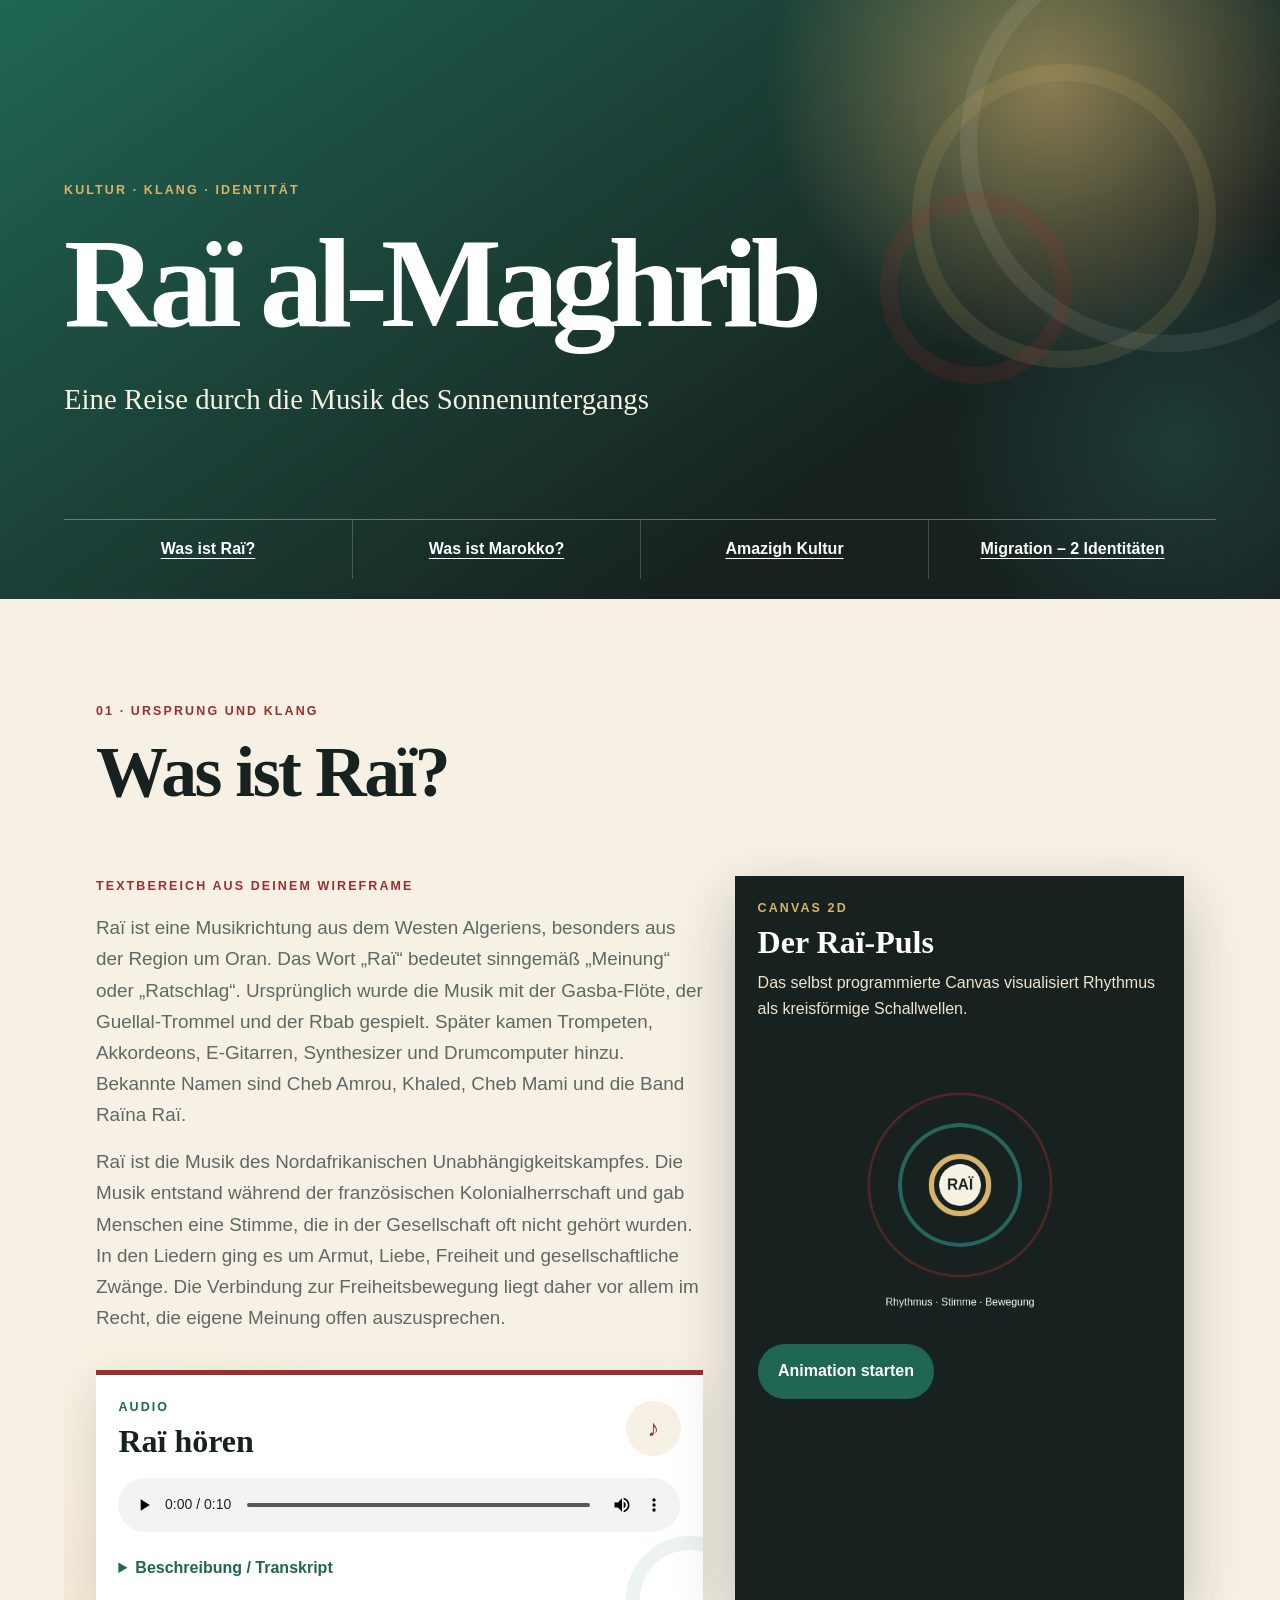
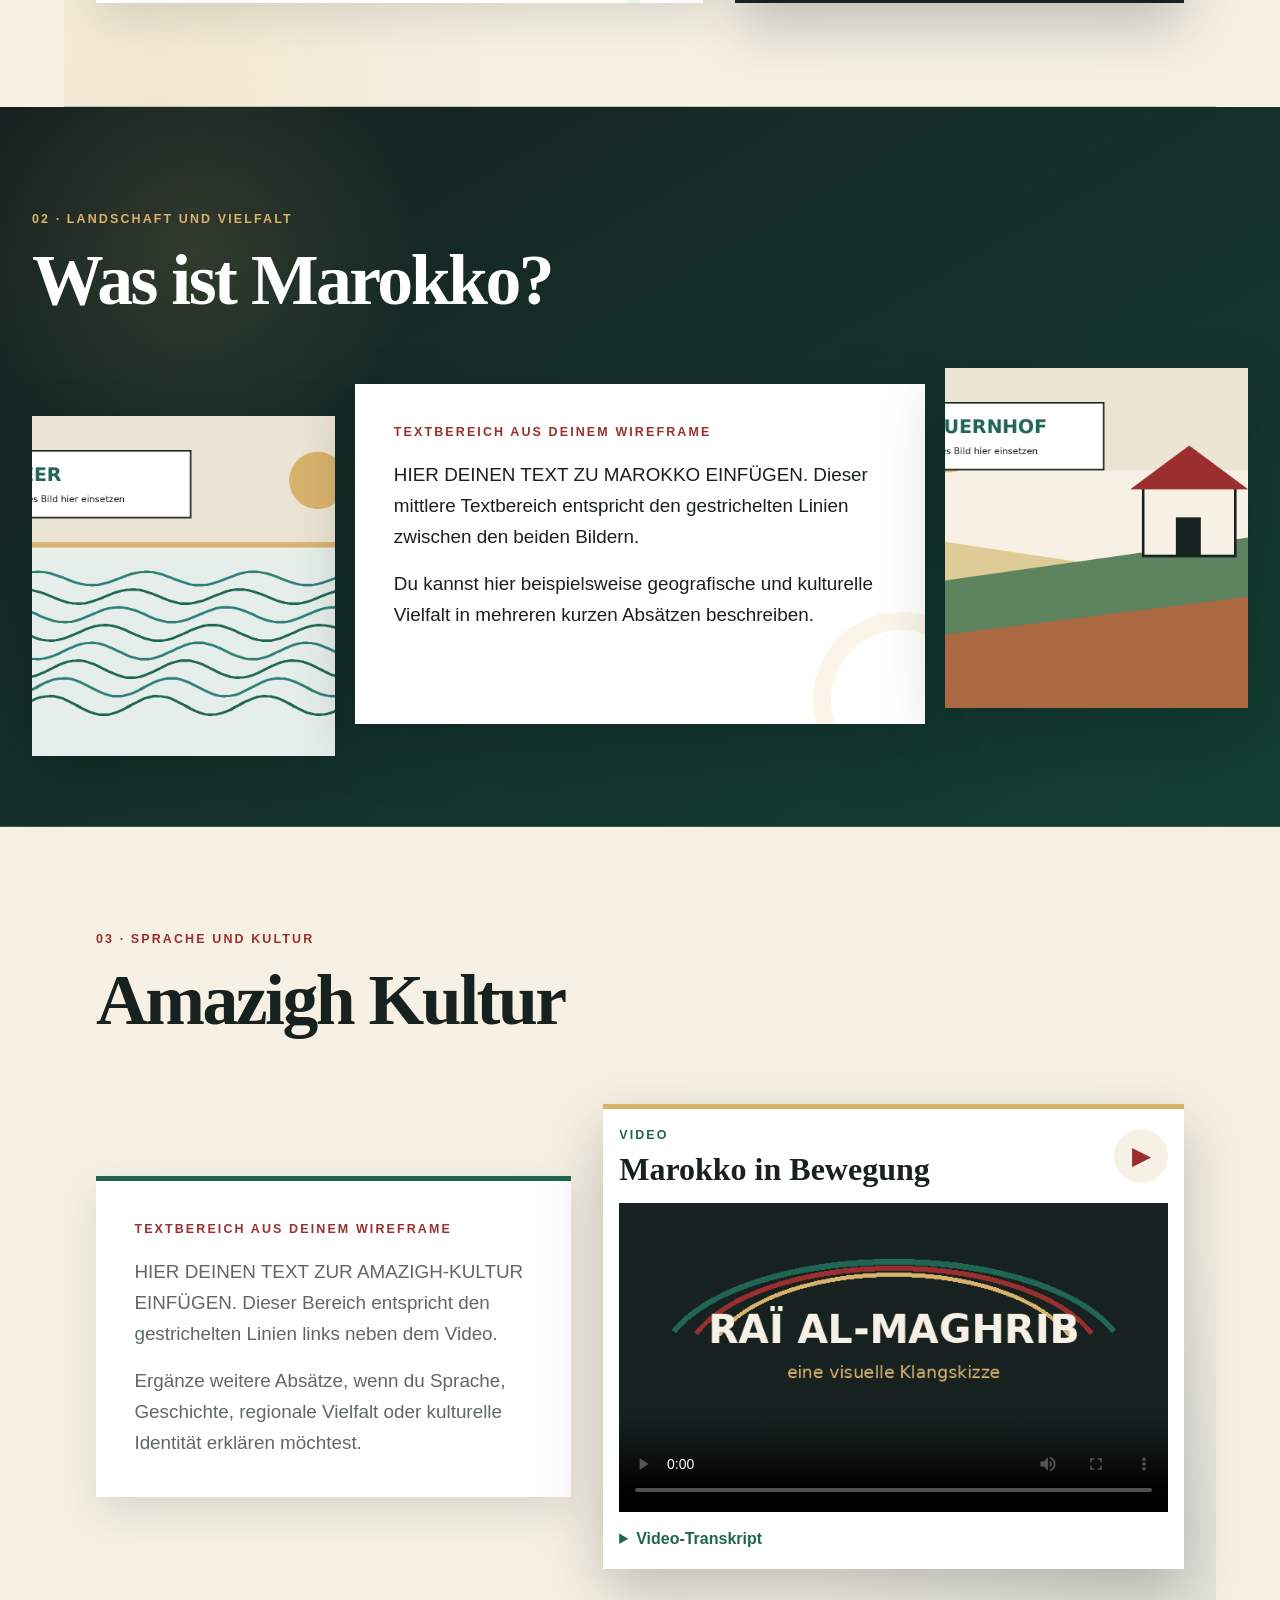
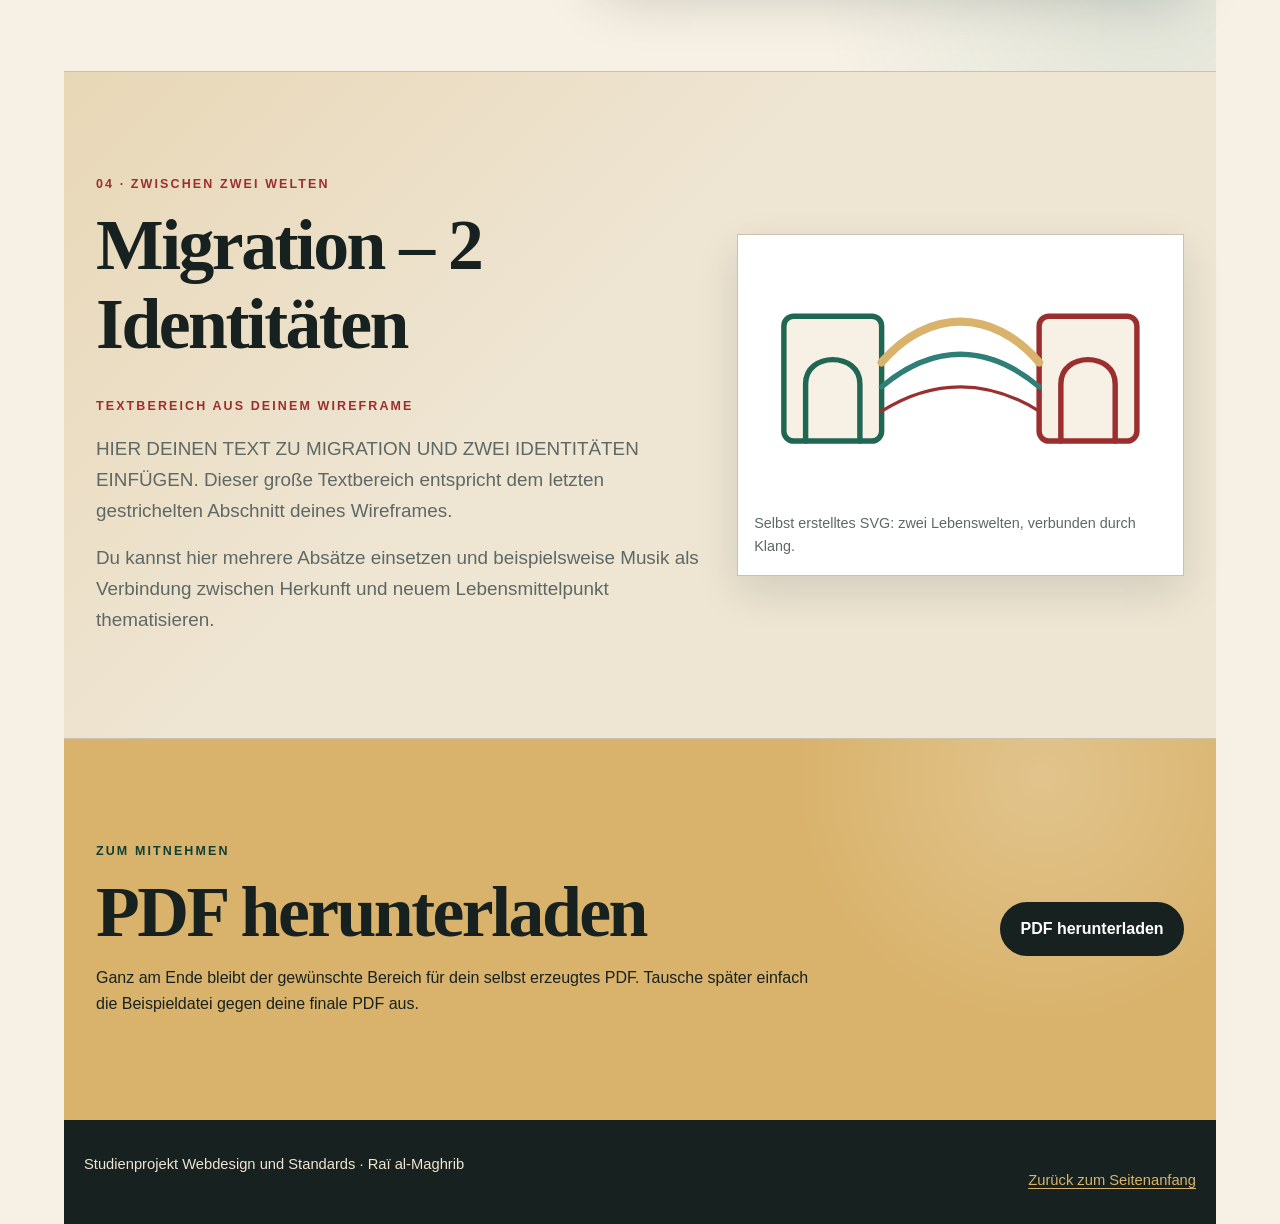
==== rai-al-maghrib-wireframe-design/index.html @ 9a780779 "prototyp" ====
<!doctype html>
<html lang="de">
<head>
    <meta charset="utf-8">
    <meta name="viewport" content="width=device-width, initial-scale=1">
    <meta name="description" content="Raï al-Maghrib – Website-Template zu Marokko, Raï, Amazigh-Kultur und Migration.">
    <title>Raï al-Maghrib – Musik des Sonnenuntergangs</title>

    <link rel="stylesheet" href="css/reset.css">
    <link rel="stylesheet" href="css/base.css">
    <link rel="stylesheet" href="css/components.css">
    <link rel="stylesheet" href="css/print.css" media="print">

    <script src="js/canvas.js" defer></script>
</head>
<body>
    <a class="skip-link" href="#hauptinhalt">Direkt zum Inhalt</a>

    <header class="site-header">
        <div class="hero-decoration" aria-hidden="true">
            <span class="hero-ring hero-ring--one"></span>
            <span class="hero-ring hero-ring--two"></span>
            <span class="hero-ring hero-ring--three"></span>
        </div>

        <div class="site-header__inner">
            <p class="eyebrow">Kultur · Klang · Identität</p>
            <h1>Raï al-Maghrib</h1>
            <p class="lead">Eine Reise durch die Musik des Sonnenuntergangs</p>
        </div>

        <nav class="main-nav" aria-label="Hauptnavigation">
            <ul>
                <li><a href="#rai">Was ist Raï?</a></li>
                <li><a href="#marokko">Was ist Marokko?</a></li>
                <li><a href="#amazigh">Amazigh Kultur</a></li>
                <li><a href="#migration">Migration – 2 Identitäten</a></li>
            </ul>
        </nav>
    </header>

    <main id="hauptinhalt">

        <section id="rai" class="section section--rai" aria-labelledby="rai-title">
            <div class="section-heading">
                <p class="section-kicker">01 · Ursprung und Klang</p>
                <h2 id="rai-title">Was ist Raï?</h2>
            </div>

            <div class="rai-layout">
                <div class="editorial-copy">
                    <p class="placeholder-label">Textbereich aus deinem Wireframe</p>
                    <div class="text-slot">
                        <p>
                        Raï ist eine Musikrichtung aus dem Westen Algeriens, besonders aus der Region um Oran. Das Wort „Raï“ bedeutet sinngemäß „Meinung“ oder „Ratschlag“. Ursprünglich wurde die Musik mit der Gasba-Flöte, der Guellal-Trommel und der Rbab gespielt. Später kamen Trompeten, Akkordeons, E-Gitarren, Synthesizer und Drumcomputer hinzu. Bekannte Namen sind Cheb Amrou, Khaled, Cheb Mami und die Band Raïna Raï.
                        </p>
                        <p>
                            Raï ist die Musik des Nordafrikanischen Unabhängigkeitskampfes. Die Musik entstand während der französischen Kolonialherrschaft und gab Menschen eine Stimme, die in der Gesellschaft oft nicht gehört wurden. In den Liedern ging es um Armut, Liebe, Freiheit und gesellschaftliche Zwänge. Die Verbindung zur Freiheitsbewegung liegt daher vor allem im Recht, die eigene Meinung offen auszusprechen.
                        </p>
                    </div>

                    <article class="audio-card" aria-labelledby="audio-title">
                        <div class="audio-card__top">
                            <div>
                                <p class="media-kicker">Audio</p>
                                <h3 id="audio-title">Raï hören</h3>
                            </div>
                            <span class="audio-mark" aria-hidden="true">♪</span>
                        </div>

                        <audio controls preload="metadata">
                            <source src="assets/audio/rai-demo.wav" type="audio/wav">
                            Ihr Browser unterstützt das Audio-Element nicht.
                        </audio>

                        <details>
                            <summary>Beschreibung / Transkript</summary>
                            <p>
                                HIER BESCHREIBUNG ODER TRANSKRIPT DEINES EIGENEN AUDIOS EINFÜGEN.
                            </p>
                        </details>
                    </article>
                </div>

                <aside class="pulse-card" aria-labelledby="pulse-title">
                    <div class="pulse-card__copy">
                        <p class="media-kicker">Canvas 2D</p>
                        <h3 id="pulse-title">Der Raï-Puls</h3>
                        <p>
                            Das selbst programmierte Canvas visualisiert Rhythmus als
                            kreisförmige Schallwellen.
                        </p>
                    </div>

                    <canvas
                        id="rai-pulse"
                        width="620"
                        height="430"
                        aria-label="Animierte Kreiswellen als Darstellung eines musikalischen Pulses">
                        Stilisierte Kreiswellen zeigen einen musikalischen Puls.
                    </canvas>

                    <button id="pulse-toggle" class="button" type="button" aria-pressed="false">
                        Animation starten
                    </button>
                </aside>
            </div>
        </section>

        <section id="marokko" class="section section--marokko" aria-labelledby="marokko-title">
            <div class="section-heading section-heading--light">
                <p class="section-kicker">02 · Landschaft und Vielfalt</p>
                <h2 id="marokko-title">Was ist Marokko?</h2>
            </div>

            <div class="marokko-grid">
                <figure class="photo-card photo-card--left">
                    <img src="assets/images/meer-platzhalter.png" alt="Platzhalter für ein eigenes Bild des Meeres">
                    <figcaption>Bild des Meeres</figcaption>
                </figure>

                <article class="story-card">
                    <p class="placeholder-label">Textbereich aus deinem Wireframe</p>
                    <div class="text-slot text-slot--dark">
                        <p>
                            HIER DEINEN TEXT ZU MAROKKO EINFÜGEN.
                            Dieser mittlere Textbereich entspricht den gestrichelten Linien
                            zwischen den beiden Bildern.
                        </p>
                        <p>
                            Du kannst hier beispielsweise geografische und kulturelle Vielfalt
                            in mehreren kurzen Absätzen beschreiben.
                        </p>
                    </div>
                </article>

                <figure class="photo-card photo-card--right">
                    <img src="assets/images/bauernhof-platzhalter.png" alt="Platzhalter für ein eigenes Bild eines Bauernhofs">
                    <figcaption>Bild vom Bauernhof</figcaption>
                </figure>
            </div>
        </section>

        <section id="amazigh" class="section section--amazigh" aria-labelledby="amazigh-title">
            <div class="section-heading">
                <p class="section-kicker">03 · Sprache und Kultur</p>
                <h2 id="amazigh-title">Amazigh Kultur</h2>
            </div>

            <div class="amazigh-grid">
                <article class="editorial-panel">
                    <p class="placeholder-label">Textbereich aus deinem Wireframe</p>
                    <div class="text-slot">
                        <p>
                            HIER DEINEN TEXT ZUR AMAZIGH-KULTUR EINFÜGEN.
                            Dieser Bereich entspricht den gestrichelten Linien links
                            neben dem Video.
                        </p>
                        <p>
                            Ergänze weitere Absätze, wenn du Sprache, Geschichte,
                            regionale Vielfalt oder kulturelle Identität erklären möchtest.
                        </p>
                    </div>
                </article>

                <article class="video-card" aria-labelledby="video-title">
                    <div class="video-card__heading">
                        <div>
                            <p class="media-kicker">Video</p>
                            <h3 id="video-title">Marokko in Bewegung</h3>
                        </div>
                        <span class="video-mark" aria-hidden="true">▶</span>
                    </div>

                    <video controls preload="metadata" poster="assets/images/video-poster.png">
                        <source src="assets/video/rai-marokko-demo.mp4" type="video/mp4">
                        <track
                            kind="captions"
                            srclang="de"
                            src="assets/video/rai-marokko-demo.vtt"
                            label="Deutsche Untertitel"
                            default>
                        Ihr Browser unterstützt das Video-Element nicht.
                    </video>

                    <details>
                        <summary>Video-Transkript</summary>
                        <p>HIER DAS TRANSKRIPT DEINES EIGENEN VIDEOS EINFÜGEN.</p>
                    </details>
                </article>
            </div>
        </section>

        <section id="migration" class="section section--migration" aria-labelledby="migration-title">
            <div class="migration-layout">
                <div>
                    <div class="section-heading section-heading--migration">
                        <p class="section-kicker">04 · Zwischen zwei Welten</p>
                        <h2 id="migration-title">Migration – 2 Identitäten</h2>
                    </div>

                    <p class="placeholder-label">Textbereich aus deinem Wireframe</p>
                    <div class="text-slot text-slot--wide">
                        <p>
                            HIER DEINEN TEXT ZU MIGRATION UND ZWEI IDENTITÄTEN EINFÜGEN.
                            Dieser große Textbereich entspricht dem letzten gestrichelten
                            Abschnitt deines Wireframes.
                        </p>
                        <p>
                            Du kannst hier mehrere Absätze einsetzen und beispielsweise
                            Musik als Verbindung zwischen Herkunft und neuem Lebensmittelpunkt thematisieren.
                        </p>
                    </div>
                </div>

                <figure class="identity-figure">
                    <svg
                        class="identity-svg"
                        viewBox="0 0 760 460"
                        role="img"
                        aria-labelledby="identity-title identity-desc">
                        <title id="identity-title">Zwei Identitäten, eine Verbindung</title>
                        <desc id="identity-desc">
                            Zwei abstrakte Torformen werden durch mehrere geschwungene Linien verbunden.
                        </desc>

                        <g class="identity-gate identity-gate--left">
                            <rect x="55" y="120" width="180" height="230" rx="18"></rect>
                            <path d="M95 350V245C95 185 195 185 195 245V350"></path>
                        </g>

                        <g class="identity-gate identity-gate--right">
                            <rect x="525" y="120" width="180" height="230" rx="18"></rect>
                            <path d="M565 350V245C565 185 665 185 665 245V350"></path>
                        </g>

                        <path class="identity-wave identity-wave--one" d="M235 205C320 105 440 105 525 205"></path>
                        <path class="identity-wave identity-wave--two" d="M235 250C330 170 430 170 525 250"></path>
                        <path class="identity-wave identity-wave--three" d="M235 295C330 235 430 235 525 295"></path>
                    </svg>
                    <figcaption>Selbst erstelltes SVG: zwei Lebenswelten, verbunden durch Klang.</figcaption>
                </figure>
            </div>
        </section>

        <section id="download" class="section section--download" aria-labelledby="download-title">
            <div>
                <p class="section-kicker">Zum Mitnehmen</p>
                <h2 id="download-title">PDF herunterladen</h2>
                <p>
                    Ganz am Ende bleibt der gewünschte Bereich für dein selbst erzeugtes PDF.
                    Tausche später einfach die Beispieldatei gegen deine finale PDF aus.
                </p>
            </div>

            <a class="button button--download" href="assets/pdf/rai-marokko-konzept.pdf" download>
                PDF herunterladen
            </a>
        </section>
    </main>

    <footer class="site-footer">
        <p>Studienprojekt Webdesign und Standards · Raï al-Maghrib</p>
        <p><a href="#hauptinhalt">Zurück zum Seitenanfang</a></p>
    </footer>
</body>
</html>
---- rai-al-maghrib-wireframe-design/css/base.css ----
/* 2. Ebene der CSS-Kaskade: globale Regeln und Farbwelt */
:root {
    --color-ink: #17211f;
    --color-paper: #f7f1e5;
    --color-paper-deep: #eee5d3;
    --color-sand: #d9b36c;
    --color-sand-soft: #ead3a2;
    --color-red: #9b2f2f;
    --color-green: #1f6653;
    --color-green-deep: #123f34;
    --color-teal: #2f7f79;
    --color-white: #ffffff;
    --color-muted: #5e6864;
    --color-border: #c9c1b2;
    --color-dark-border: #42524e;

    --shadow-soft: 0 1rem 2.5rem rgba(23, 33, 31, 0.12);
    --shadow-strong: 0 1.4rem 3.6rem rgba(8, 18, 16, 0.24);

    --font-display: Georgia, "Times New Roman", serif;
    --font-body: Arial, Helvetica, sans-serif;

    --content-width: 72rem;
}

html {
    scroll-behavior: smooth;
}

body {
    min-width: 20rem;
    overflow-x: hidden;
    background: var(--color-paper);
    color: var(--color-ink);
    font-family: var(--font-body);
    font-size: 1rem;
    line-height: 1.65;
}

a {
    color: var(--color-green);
    text-underline-offset: 0.22em;
}

a:hover,
a:focus-visible {
    color: var(--color-red);
}

h1,
h2,
h3 {
    font-family: var(--font-display);
    line-height: 1.1;
}

h1 {
    font-size: clamp(3.8rem, 10vw, 8rem);
    letter-spacing: -0.055em;
}

h2 {
    max-width: 18ch;
    font-size: clamp(2.4rem, 5.6vw, 4.6rem);
    letter-spacing: -0.035em;
}

h3 {
    font-size: clamp(1.35rem, 3vw, 2rem);
}

p + p {
    margin-top: 1rem;
}

button,
.button {
    min-height: 2.8rem;
}

:focus-visible {
    outline: 0.2rem solid var(--color-red);
    outline-offset: 0.25rem;
}

.skip-link {
    position: absolute;
    left: 1rem;
    top: -6rem;
    z-index: 200;
    padding: 0.8rem 1rem;
    background: var(--color-white);
    color: var(--color-ink);
    font-weight: 700;
}

.skip-link:focus {
    top: 1rem;
}
---- rai-al-maghrib-wireframe-design/css/components.css ----
/* 3. Ebene der CSS-Kaskade: Komponenten und Layout */

/* HERO ------------------------------------------------------------- */
.site-header {
    position: relative;
    overflow: hidden;
    padding: 1.25rem;
    background:
        radial-gradient(circle at 82% 14%, rgba(217, 179, 108, 0.58), transparent 24%),
        radial-gradient(circle at 92% 74%, rgba(47, 127, 121, 0.28), transparent 19%),
        linear-gradient(145deg, var(--color-green), var(--color-ink) 72%);
    color: var(--color-white);
}

.site-header__inner,
.main-nav,
.section,
.site-footer {
    width: min(100%, var(--content-width));
    margin-inline: auto;
}

.site-header__inner {
    position: relative;
    z-index: 2;
    padding-block: clamp(5rem, 13vw, 10rem) clamp(3.8rem, 8vw, 6rem);
}

.eyebrow,
.section-kicker,
.media-kicker,
.placeholder-label {
    font-size: 0.78rem;
    font-weight: 700;
    letter-spacing: 0.17em;
    text-transform: uppercase;
}

.eyebrow {
    margin-bottom: 0.75rem;
    color: var(--color-sand);
}

.lead {
    max-width: 44rem;
    margin-top: 1.4rem;
    color: var(--color-paper);
    font-family: var(--font-display);
    font-size: clamp(1.25rem, 2.7vw, 1.8rem);
}

.hero-decoration {
    position: absolute;
    inset: 0;
    pointer-events: none;
}

.hero-ring {
    position: absolute;
    border: 1.1rem solid rgba(247, 241, 229, 0.08);
    border-radius: 50%;
}

.hero-ring--one {
    width: 26rem;
    height: 26rem;
    right: -6rem;
    top: -4rem;
}

.hero-ring--two {
    width: 19rem;
    height: 19rem;
    right: 4rem;
    top: 4rem;
    border-color: rgba(217, 179, 108, 0.13);
}

.hero-ring--three {
    width: 12rem;
    height: 12rem;
    right: 13rem;
    top: 12rem;
    border-color: rgba(155, 47, 47, 0.16);
}

/* NAV -------------------------------------------------------------- */
.main-nav {
    position: relative;
    z-index: 3;
    border-top: 0.0625rem solid rgba(255, 255, 255, 0.32);
}

.main-nav ul {
    display: grid;
    grid-template-columns: 1fr;
}

.main-nav li + li {
    border-top: 0.0625rem solid rgba(255, 255, 255, 0.2);
}

.main-nav a {
    display: block;
    padding: 1rem 0.5rem;
    color: var(--color-white);
    font-weight: 700;
    text-align: center;
    text-decoration-thickness: 0.08rem;
}

.main-nav a:hover,
.main-nav a:focus-visible {
    color: var(--color-sand);
}

/* SHARED SECTION SYSTEM -------------------------------------------- */
.section {
    position: relative;
    padding: clamp(4.5rem, 8vw, 7rem) 1.25rem;
    border-bottom: 0.0625rem solid var(--color-border);
}

.section-heading {
    margin-bottom: clamp(2.5rem, 5vw, 4rem);
}

.section-kicker {
    margin-bottom: 0.7rem;
    color: var(--color-red);
}

.section-heading--light .section-kicker,
.section--marokko .media-kicker {
    color: var(--color-sand);
}

.section-heading--light h2 {
    color: var(--color-white);
}

.placeholder-label {
    margin-bottom: 1rem;
    color: var(--color-red);
}

.media-kicker {
    margin-bottom: 0.4rem;
    color: var(--color-green);
}

.text-slot {
    max-width: 43rem;
    color: var(--color-muted);
    font-size: clamp(1.04rem, 1.8vw, 1.18rem);
}

.text-slot--wide {
    max-width: 49rem;
}

.text-slot--dark {
    color: var(--color-ink);
}

/* 01 RAÏ ----------------------------------------------------------- */
.section--rai {
    background:
        radial-gradient(circle at 8% 100%, rgba(217, 179, 108, 0.18), transparent 25%),
        var(--color-paper);
}

.rai-layout {
    display: grid;
    gap: 2rem;
}

.editorial-copy {
    align-self: center;
}

.audio-card {
    position: relative;
    overflow: hidden;
    max-width: 39rem;
    margin-top: 2.3rem;
    padding: 1.4rem;
    background: var(--color-white);
    border-top: 0.34rem solid var(--color-red);
    box-shadow: var(--shadow-soft);
}

.audio-card::after {
    position: absolute;
    right: -3.2rem;
    bottom: -3.8rem;
    width: 8rem;
    height: 8rem;
    border: 0.9rem solid rgba(31, 102, 83, 0.08);
    border-radius: 50%;
    content: "";
}

.audio-card__top,
.video-card__heading {
    display: flex;
    align-items: center;
    justify-content: space-between;
    gap: 1rem;
}

.audio-mark,
.video-mark {
    display: grid;
    flex: 0 0 auto;
    width: 3.4rem;
    height: 3.4rem;
    place-items: center;
    border-radius: 50%;
    background: var(--color-paper);
    color: var(--color-red);
    font-size: 1.45rem;
    font-weight: 700;
}

.audio-card audio {
    width: 100%;
    margin-top: 1.15rem;
}

.audio-card details,
.video-card details {
    position: relative;
    z-index: 2;
    margin-top: 0.9rem;
    color: var(--color-muted);
}

.audio-card summary,
.video-card summary {
    cursor: pointer;
    color: var(--color-green);
    font-weight: 700;
}

.pulse-card {
    position: relative;
    overflow: hidden;
    align-self: stretch;
    padding: 1.4rem;
    background: var(--color-ink);
    color: var(--color-white);
    box-shadow: var(--shadow-strong);
}

.pulse-card__copy {
    position: relative;
    z-index: 2;
    max-width: 28rem;
}

.pulse-card .media-kicker {
    color: var(--color-sand);
}

.pulse-card p:last-child {
    margin-top: 0.6rem;
    color: var(--color-paper-deep);
}

#rai-pulse {
    width: 100%;
    margin-top: 1.4rem;
    background: var(--color-ink);
}

.button {
    display: inline-flex;
    align-items: center;
    justify-content: center;
    margin-top: 1.2rem;
    padding: 0.75rem 1.15rem;
    border: 0.125rem solid var(--color-green);
    border-radius: 999px;
    background: var(--color-green);
    color: var(--color-white);
    font-weight: 700;
    text-decoration: none;
    cursor: pointer;
}

.button:hover,
.button:focus-visible {
    border-color: var(--color-red);
    background: var(--color-red);
    color: var(--color-white);
}

/* 02 MAROKKO ------------------------------------------------------- */
.section--marokko {
    width: 100%;
    max-width: none;
    padding-inline: max(1.25rem, calc((100vw - var(--content-width)) / 2 + 1.25rem));
    background:
        radial-gradient(circle at 15% 20%, rgba(217, 179, 108, 0.14), transparent 18%),
        linear-gradient(150deg, var(--color-ink), var(--color-green-deep));
    color: var(--color-white);
    border-bottom-color: var(--color-dark-border);
}

.marokko-grid {
    display: grid;
    gap: 1.25rem;
    align-items: stretch;
}

.photo-card,
.story-card,
.video-card,
.editorial-panel {
    background: var(--color-white);
    color: var(--color-ink);
    box-shadow: var(--shadow-strong);
}

.photo-card {
    overflow: hidden;
}

.photo-card img {
    width: 100%;
    height: 100%;
    min-height: 18rem;
    object-fit: cover;
}

.photo-card figcaption {
    padding: 0.75rem 1rem 1rem;
    color: var(--color-muted);
    font-size: 0.9rem;
}

.story-card {
    position: relative;
    overflow: hidden;
    padding: clamp(1.6rem, 3vw, 2.5rem);
}

.story-card::after {
    position: absolute;
    right: -4rem;
    bottom: -4rem;
    width: 11rem;
    height: 11rem;
    border: 1.15rem solid rgba(217, 179, 108, 0.15);
    border-radius: 50%;
    content: "";
}

/* 03 AMAZIGH ------------------------------------------------------- */
.section--amazigh {
    background:
        radial-gradient(circle at 94% 88%, rgba(47, 127, 121, 0.12), transparent 25%),
        var(--color-paper);
}

.amazigh-grid {
    display: grid;
    gap: 2rem;
}

.editorial-panel {
    align-self: center;
    padding: clamp(1.5rem, 3vw, 2.4rem);
    border-top: 0.35rem solid var(--color-green);
    box-shadow: var(--shadow-soft);
}

.video-card {
    align-self: start;
    padding: 1rem;
    border-top: 0.35rem solid var(--color-sand);
}

.video-card video {
    width: 100%;
    margin-top: 1rem;
}

/* 04 MIGRATION ----------------------------------------------------- */
.section--migration {
    background:
        linear-gradient(135deg, rgba(217, 179, 108, 0.28), transparent 44%),
        var(--color-paper-deep);
}

.migration-layout {
    display: grid;
    gap: 2.3rem;
    align-items: center;
}

.section-heading--migration {
    margin-bottom: 2rem;
}

.identity-figure {
    padding: 1rem;
    background: var(--color-white);
    border: 0.0625rem solid var(--color-border);
    box-shadow: var(--shadow-soft);
}

.identity-figure figcaption {
    margin-top: 0.7rem;
    color: var(--color-muted);
    font-size: 0.9rem;
}

.identity-gate rect {
    fill: var(--color-paper);
    stroke-width: 10;
}

.identity-gate path {
    fill: none;
    stroke-linecap: round;
    stroke-width: 10;
}

.identity-gate--left rect,
.identity-gate--left path {
    stroke: var(--color-green);
}

.identity-gate--right rect,
.identity-gate--right path {
    stroke: var(--color-red);
}

.identity-wave {
    fill: none;
    stroke-linecap: round;
}

.identity-wave--one {
    stroke: var(--color-sand);
    stroke-width: 15;
}

.identity-wave--two {
    stroke: var(--color-teal);
    stroke-width: 10;
}

.identity-wave--three {
    stroke: var(--color-red);
    stroke-width: 6;
}

/* DOWNLOAD --------------------------------------------------------- */
.section--download {
    display: grid;
    gap: 2rem;
    align-items: center;
    background:
        radial-gradient(circle at 85% 10%, rgba(255, 255, 255, 0.22), transparent 24%),
        var(--color-sand);
    border-bottom: 0;
}

.section--download .section-kicker {
    color: var(--color-green-deep);
}

.section--download p:last-child {
    max-width: 45rem;
    margin-top: 0.8rem;
    color: var(--color-ink);
}

.button--download {
    margin-top: 0;
    border-color: var(--color-ink);
    background: var(--color-ink);
}

/* FOOTER ----------------------------------------------------------- */
.site-footer {
    display: flex;
    flex-wrap: wrap;
    justify-content: space-between;
    gap: 1rem;
    padding: 2rem 1.25rem;
    background: var(--color-ink);
    color: var(--color-paper-deep);
    font-size: 0.92rem;
}

.site-footer a {
    color: var(--color-sand);
}

/* RESPONSIVE ------------------------------------------------------- */
@media screen and (min-width: 48rem) {
    .site-header,
    .section {
        padding-inline: 2rem;
    }

    .main-nav ul {
        grid-template-columns: repeat(4, 1fr);
    }

    .main-nav li + li {
        border-top: 0;
        border-left: 0.0625rem solid rgba(255, 255, 255, 0.2);
    }

    .rai-layout {
        grid-template-columns: minmax(0, 1.15fr) minmax(19rem, 0.85fr);
        align-items: start;
    }

    .marokko-grid {
        grid-template-columns: minmax(11rem, 0.72fr) minmax(20rem, 1.35fr) minmax(11rem, 0.72fr);
    }

    .amazigh-grid {
        grid-template-columns: minmax(0, 0.9fr) minmax(22rem, 1.1fr);
        align-items: center;
    }

    .migration-layout {
        grid-template-columns: minmax(0, 1.15fr) minmax(20rem, 0.85fr);
    }

    .section--download {
        grid-template-columns: minmax(0, 1fr) auto;
    }
}

@media screen and (min-width: 70rem) {
    .photo-card--left {
        transform: translateY(2rem);
    }

    .photo-card--right {
        transform: translateY(-1rem);
    }
}

@media (prefers-reduced-motion: reduce) {
    html {
        scroll-behavior: auto;
    }

    .photo-card--left,
    .photo-card--right {
        transform: none;
    }
}
---- rai-al-maghrib-wireframe-design/css/print.css ----
/* 4. Ebene der CSS-Kaskade: Druckansicht */
@media print {
    body {
        background: #ffffff;
        color: #000000;
        font-size: 11pt;
    }

    .skip-link,
    .main-nav,
    audio,
    video,
    canvas,
    button,
    .hero-decoration {
        display: none;
    }

    .site-header,
    .section--marokko,
    .section--migration,
    .section--download,
    .site-footer {
        background: #ffffff;
        color: #000000;
    }

    .section,
    .site-footer {
        width: 100%;
        padding: 1.2rem 0;
    }

    .photo-card,
    .story-card,
    .video-card,
    .editorial-panel,
    .identity-figure {
        box-shadow: none;
    }

    a {
        color: #000000;
    }

    a[href]::after {
        content: " (" attr(href) ")";
        font-size: 0.85em;
    }
}
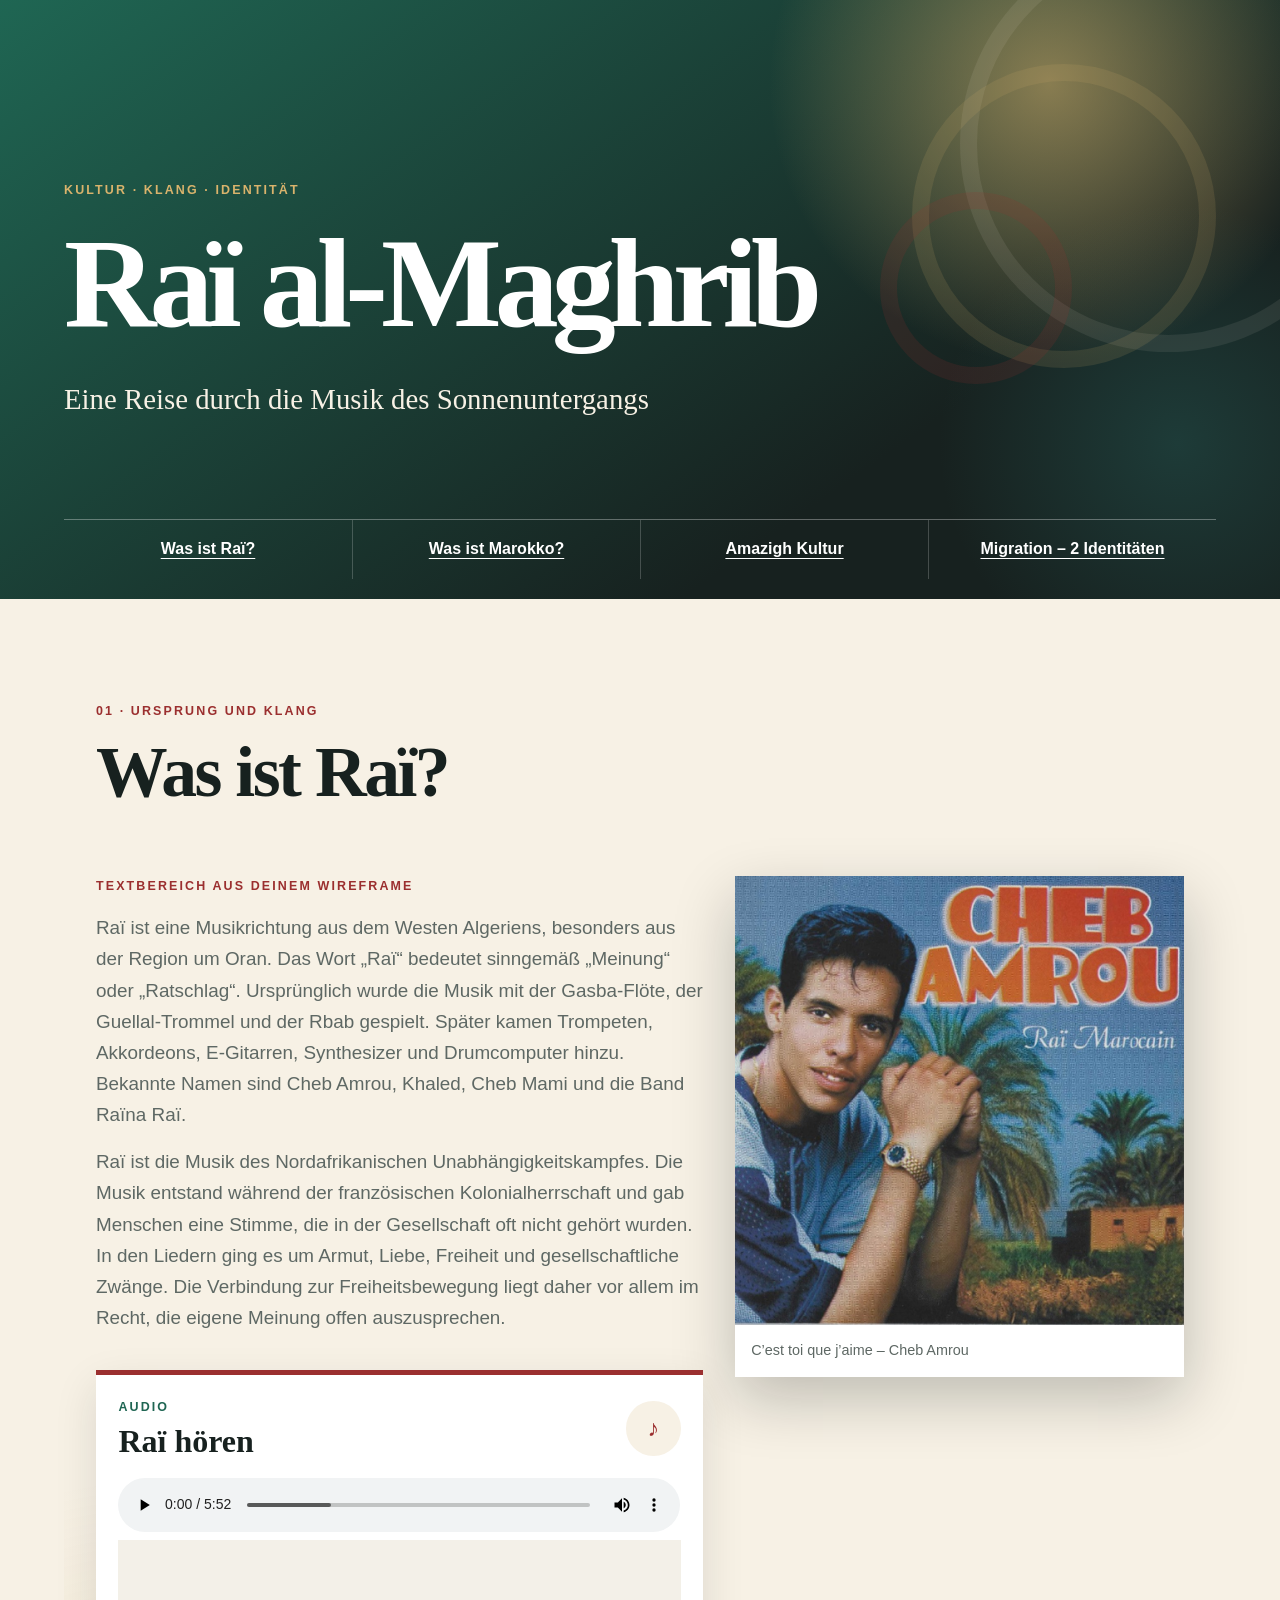
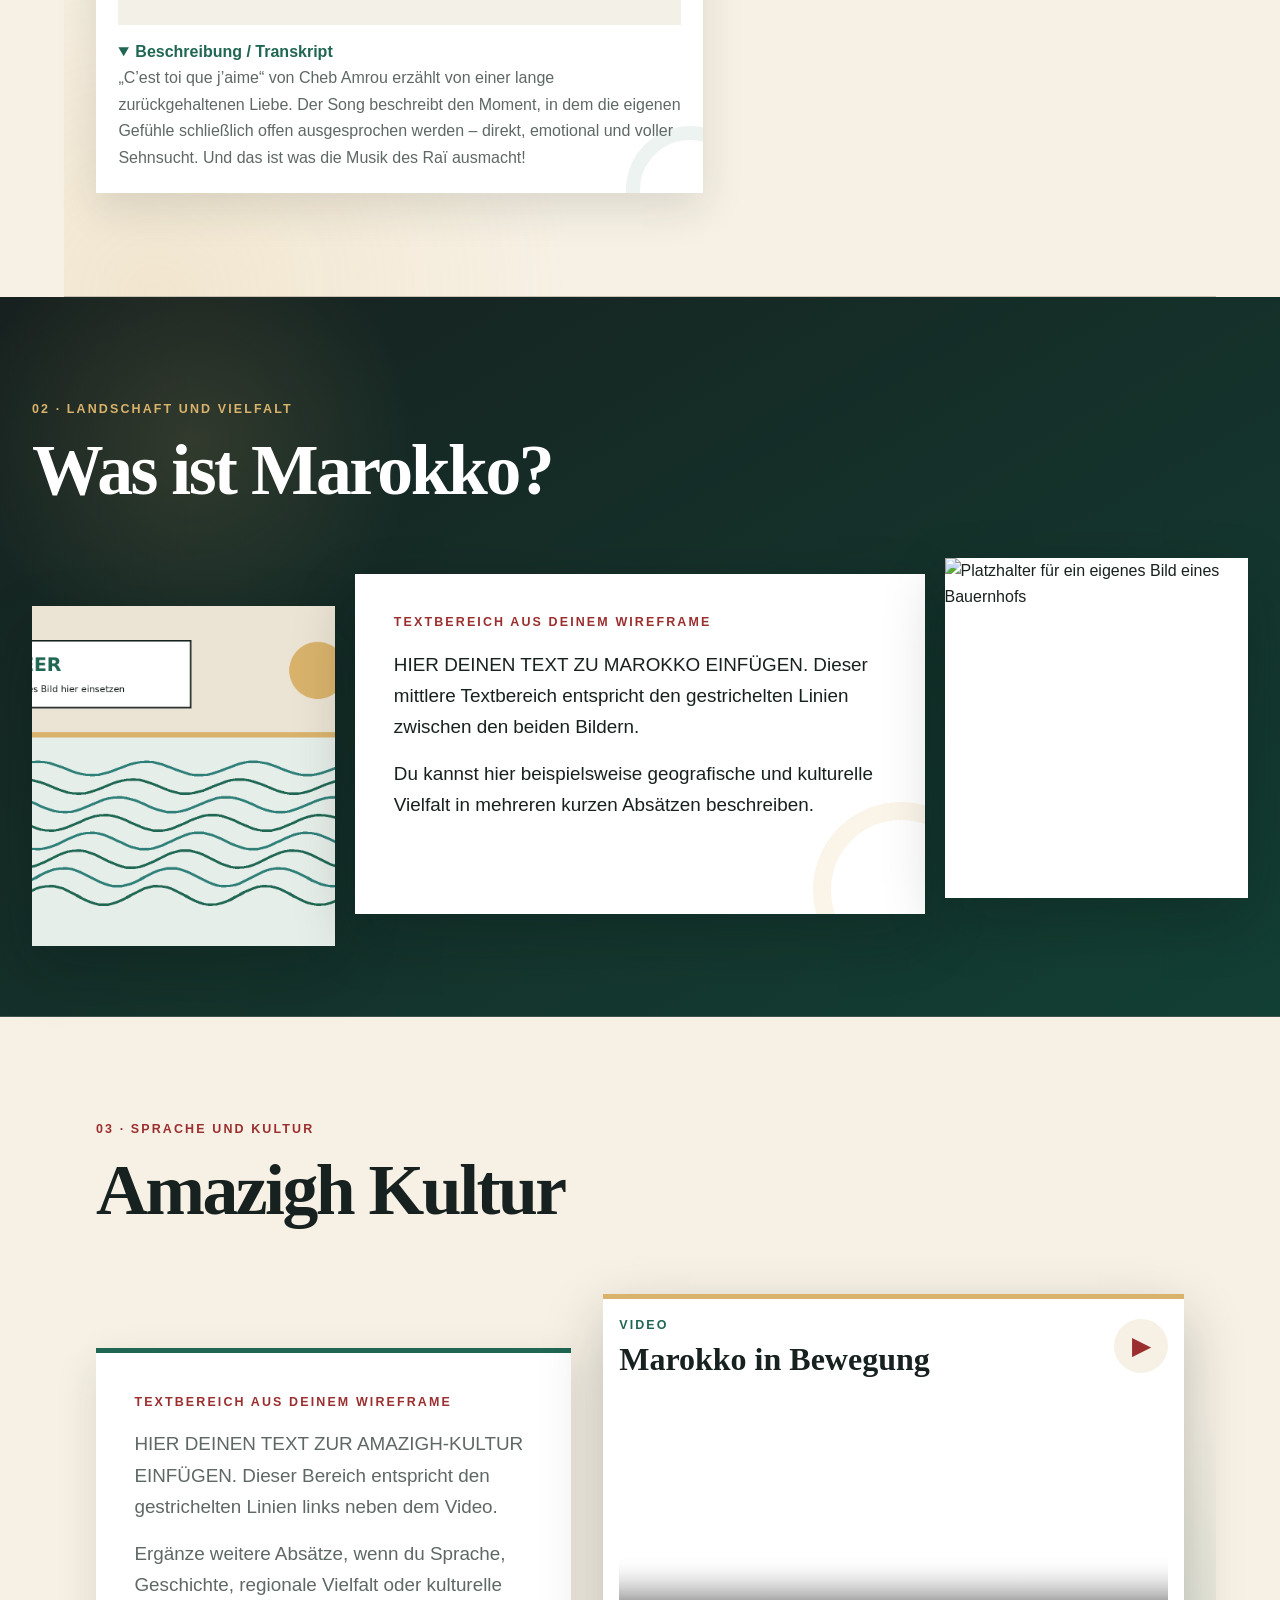
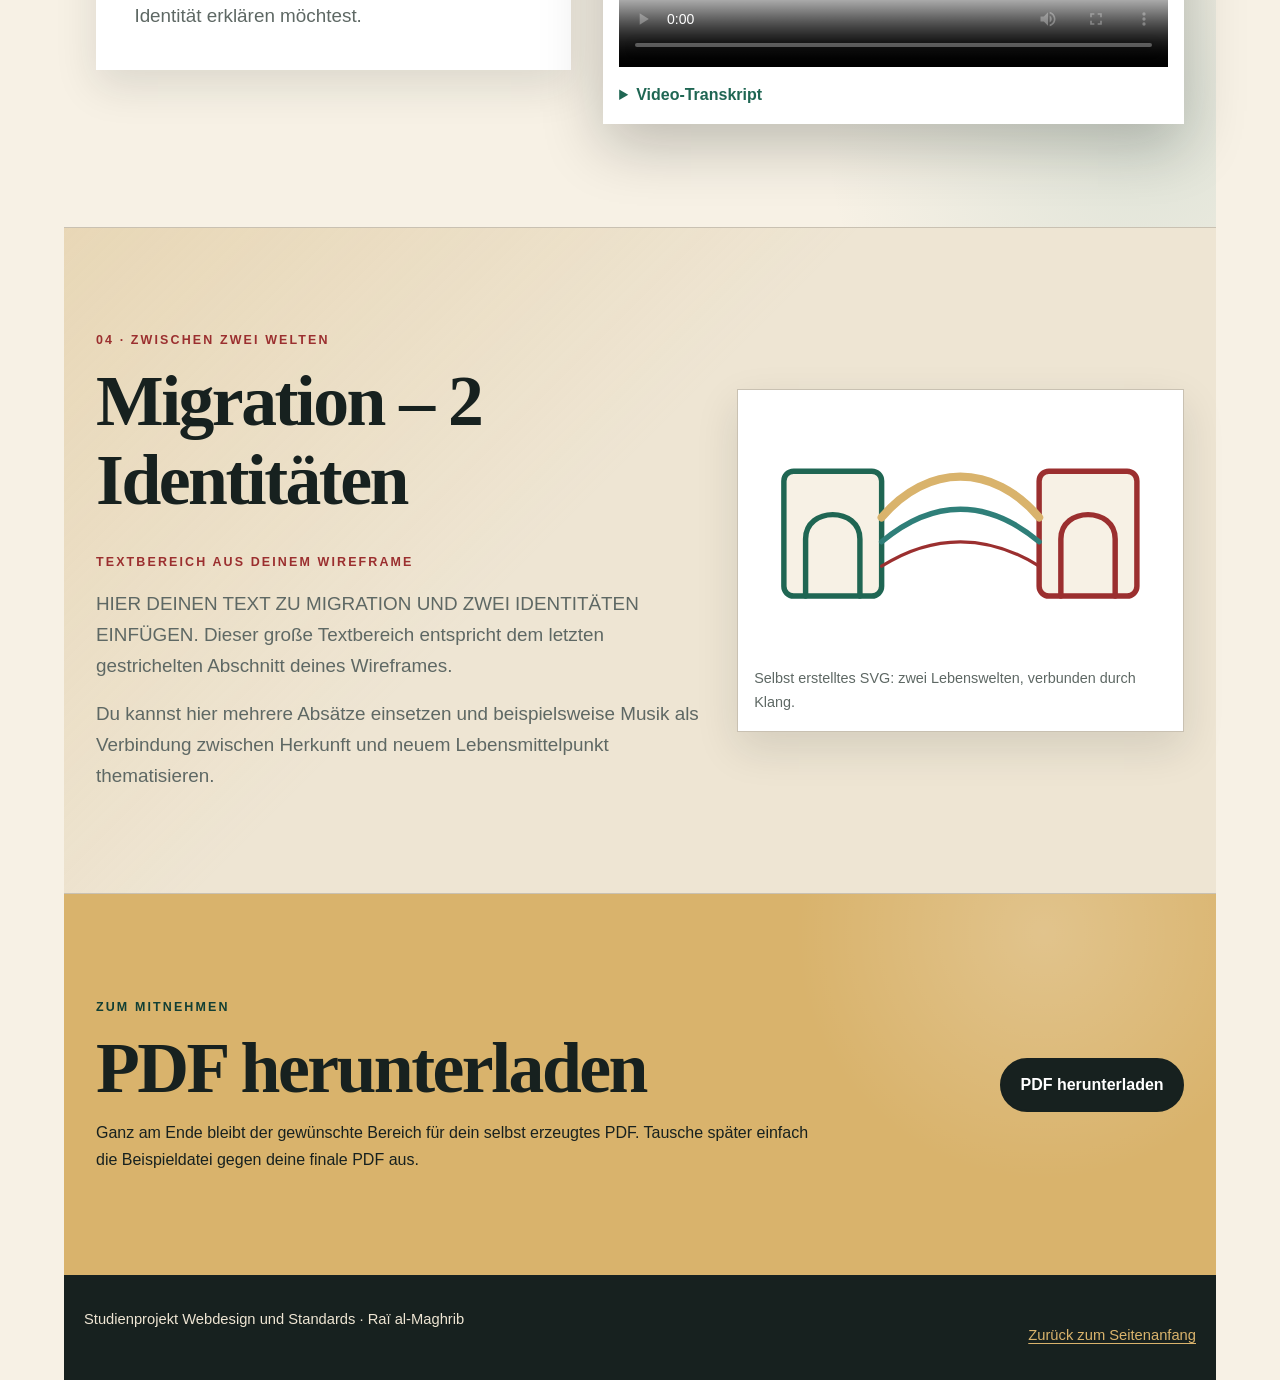
==== commit 4a266631: "canvas eingefügt mit album cover, Zu machen: mimetypes video+fotos, canvas ohne liveserver" ====
--- a/rai-al-maghrib-wireframe-design/index.html
+++ b/rai-al-maghrib-wireframe-design/index.html
@@ -67,43 +67,44 @@
                             </div>
                             <span class="audio-mark" aria-hidden="true">♪</span>
                         </div>
-
-                        <audio controls preload="metadata">
-                            <source src="assets/audio/rai-demo.wav" type="audio/wav">
+    <!-- AUDIO -->
+                        <audio id="raiAudio" controls preload="metadata">
+                        <source src="assets/audio/cest_toi_que_jaime.wav" type="audio/mpeg">
+                        <source src="assets/audio/cest_toi_que_jaime.ogg" type="audio/ogg">
+                        <source src="assets/audio/cest_toi_que_jaime.mp3" type="audio/wav">
                             Ihr Browser unterstützt das Audio-Element nicht.
                         </audio>
-
-                        <details>
+    <!-- AUDIO/ -->
+    <!-- CANVAS -->
+
+                        <canvas
+                            id="audioCanvas"
+                            width="800"
+                            height="120"
+                            aria-label="Visualisierung der Audio von C’est toi que j’aime">
+                            Ihr Browser unterstützt das Canvas-Element nicht.
+                        </canvas>
+    <!-- CANVAS/ -->
+
+                        <details class="audio-description" open>
                             <summary>Beschreibung / Transkript</summary>
                             <p>
-                                HIER BESCHREIBUNG ODER TRANSKRIPT DEINES EIGENEN AUDIOS EINFÜGEN.
+                            „C’est toi que j’aime“ von Cheb Amrou erzählt von einer lange zurückgehaltenen Liebe. Der Song beschreibt den Moment, in dem die eigenen Gefühle schließlich offen ausgesprochen werden – direkt, emotional und voller Sehnsucht. Und das ist was die Musik des Raï ausmacht!
                             </p>
                         </details>
                     </article>
                 </div>
-
-                <aside class="pulse-card" aria-labelledby="pulse-title">
-                    <div class="pulse-card__copy">
-                        <p class="media-kicker">Canvas 2D</p>
-                        <h3 id="pulse-title">Der Raï-Puls</h3>
-                        <p>
-                            Das selbst programmierte Canvas visualisiert Rhythmus als
-                            kreisförmige Schallwellen.
-                        </p>
-                    </div>
-
-                    <canvas
-                        id="rai-pulse"
-                        width="620"
-                        height="430"
-                        aria-label="Animierte Kreiswellen als Darstellung eines musikalischen Pulses">
-                        Stilisierte Kreiswellen zeigen einen musikalischen Puls.
-                    </canvas>
-
-                    <button id="pulse-toggle" class="button" type="button" aria-pressed="false">
-                        Animation starten
-                    </button>
-                </aside>
+    <!-- AlbumCover -->
+                <figure class="album-card">
+                    <img
+                        src="assets/images/cest_toi_que_jaime-cover.jpg"
+                        alt="Albumcover von C’est toi que j’aime von Cheb Amrou"
+                    >
+                    <figcaption>
+                        C’est toi que j’aime – Cheb Amrou
+                    </figcaption>
+                </figure>
+    <!-- AlbumCover/ -->
             </div>
         </section>
 
--- a/rai-al-maghrib-wireframe-design/css/components.css
+++ b/rai-al-maghrib-wireframe-design/css/components.css
@@ -228,6 +228,19 @@
     margin-top: 1.15rem;
 }
 
+.audio-card__canvas {
+    display: block;
+    width: 100%;
+    height: 120px;
+
+    margin-top: 1rem;
+    margin-bottom: 1rem;
+
+    background: var(--color-paper);
+    border: 2px solid red;
+    border-radius: 0.75rem;
+}
+
 .audio-card details,
 .video-card details {
     position: relative;
@@ -243,35 +256,24 @@
     font-weight: 700;
 }
 
-.pulse-card {
-    position: relative;
+.album-card {
     overflow: hidden;
-    align-self: stretch;
-    padding: 1.4rem;
-    background: var(--color-ink);
-    color: var(--color-white);
+    margin: 0;
+    background: var(--color-white);
     box-shadow: var(--shadow-strong);
 }
 
-.pulse-card__copy {
-    position: relative;
-    z-index: 2;
-    max-width: 28rem;
-}
-
-.pulse-card .media-kicker {
-    color: var(--color-sand);
-}
-
-.pulse-card p:last-child {
-    margin-top: 0.6rem;
-    color: var(--color-paper-deep);
-}
-
-#rai-pulse {
+.album-card img {
+    display: block;
     width: 100%;
-    margin-top: 1.4rem;
-    background: var(--color-ink);
+    aspect-ratio: 1 / 1;
+    object-fit: cover;
+}
+
+.album-card figcaption {
+    padding: 0.9rem 1rem;
+    color: var(--color-muted);
+    font-size: 0.9rem;
 }
 
 .button {
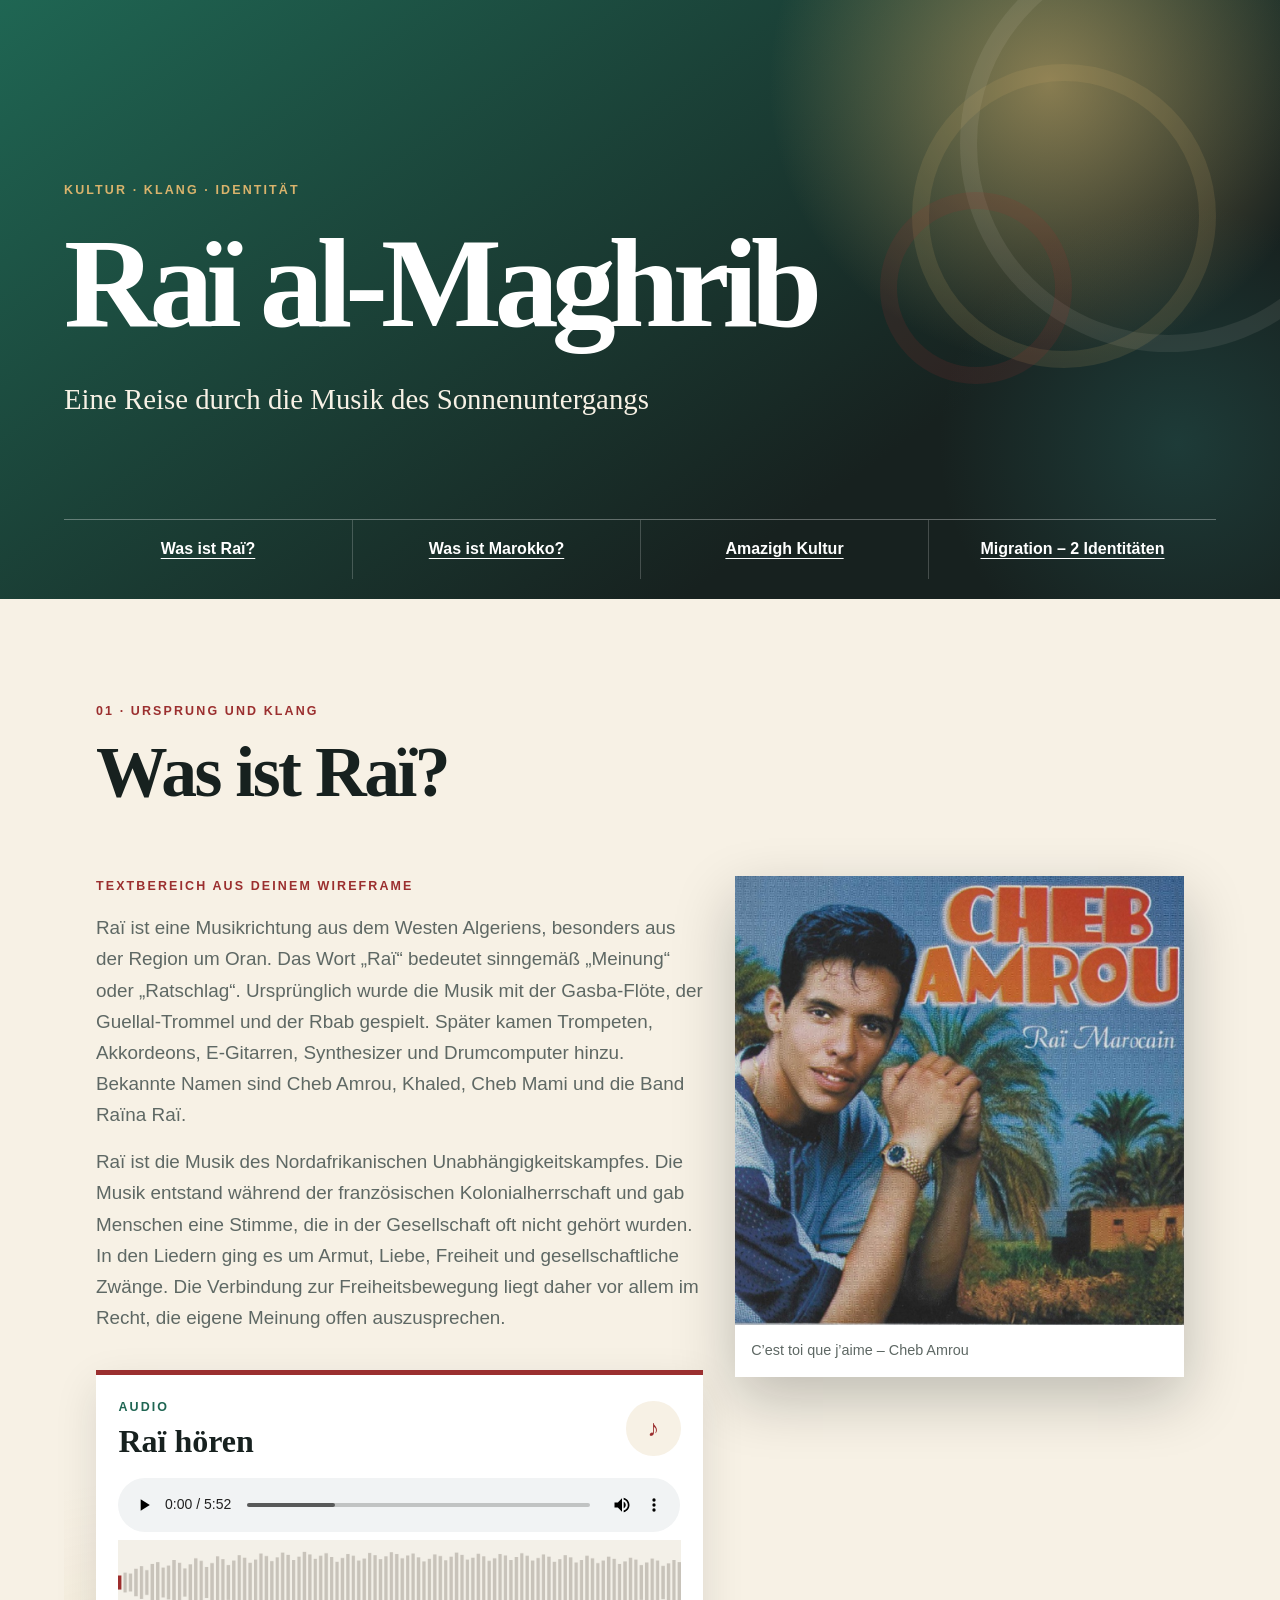
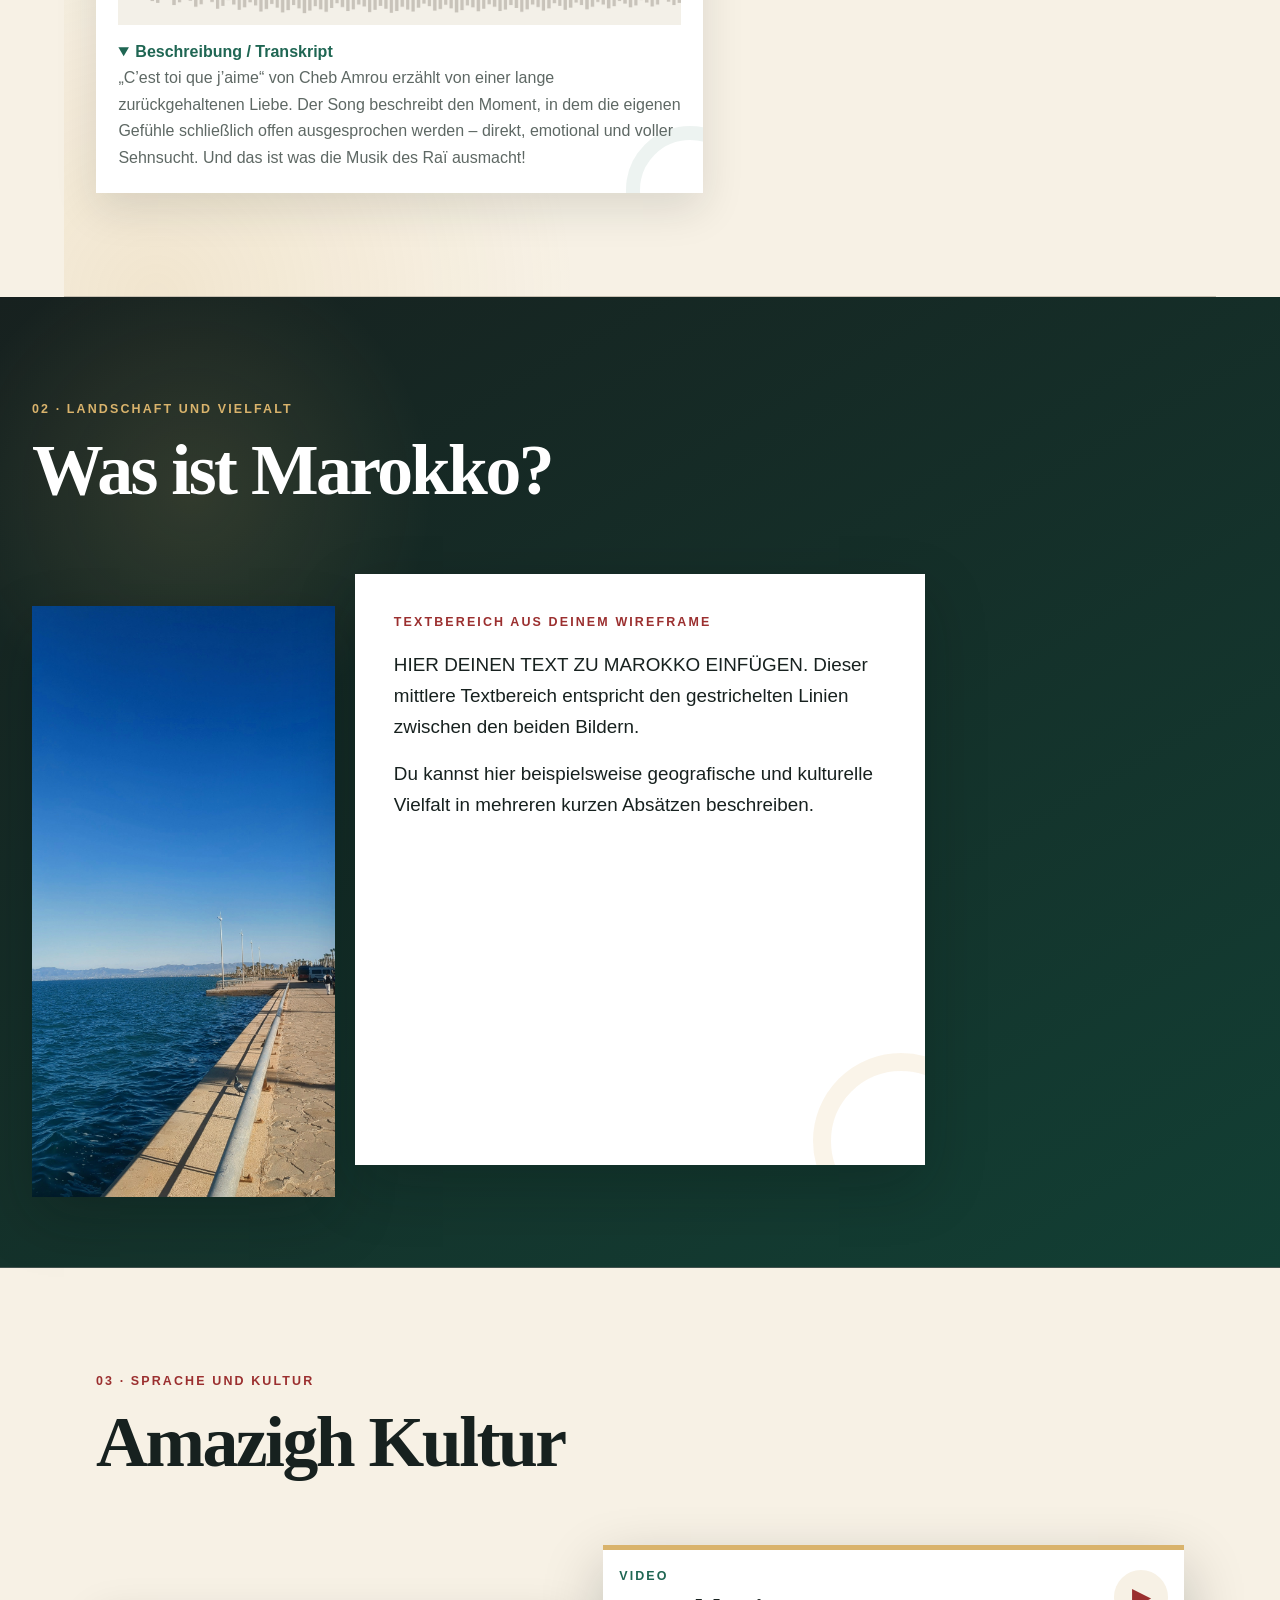
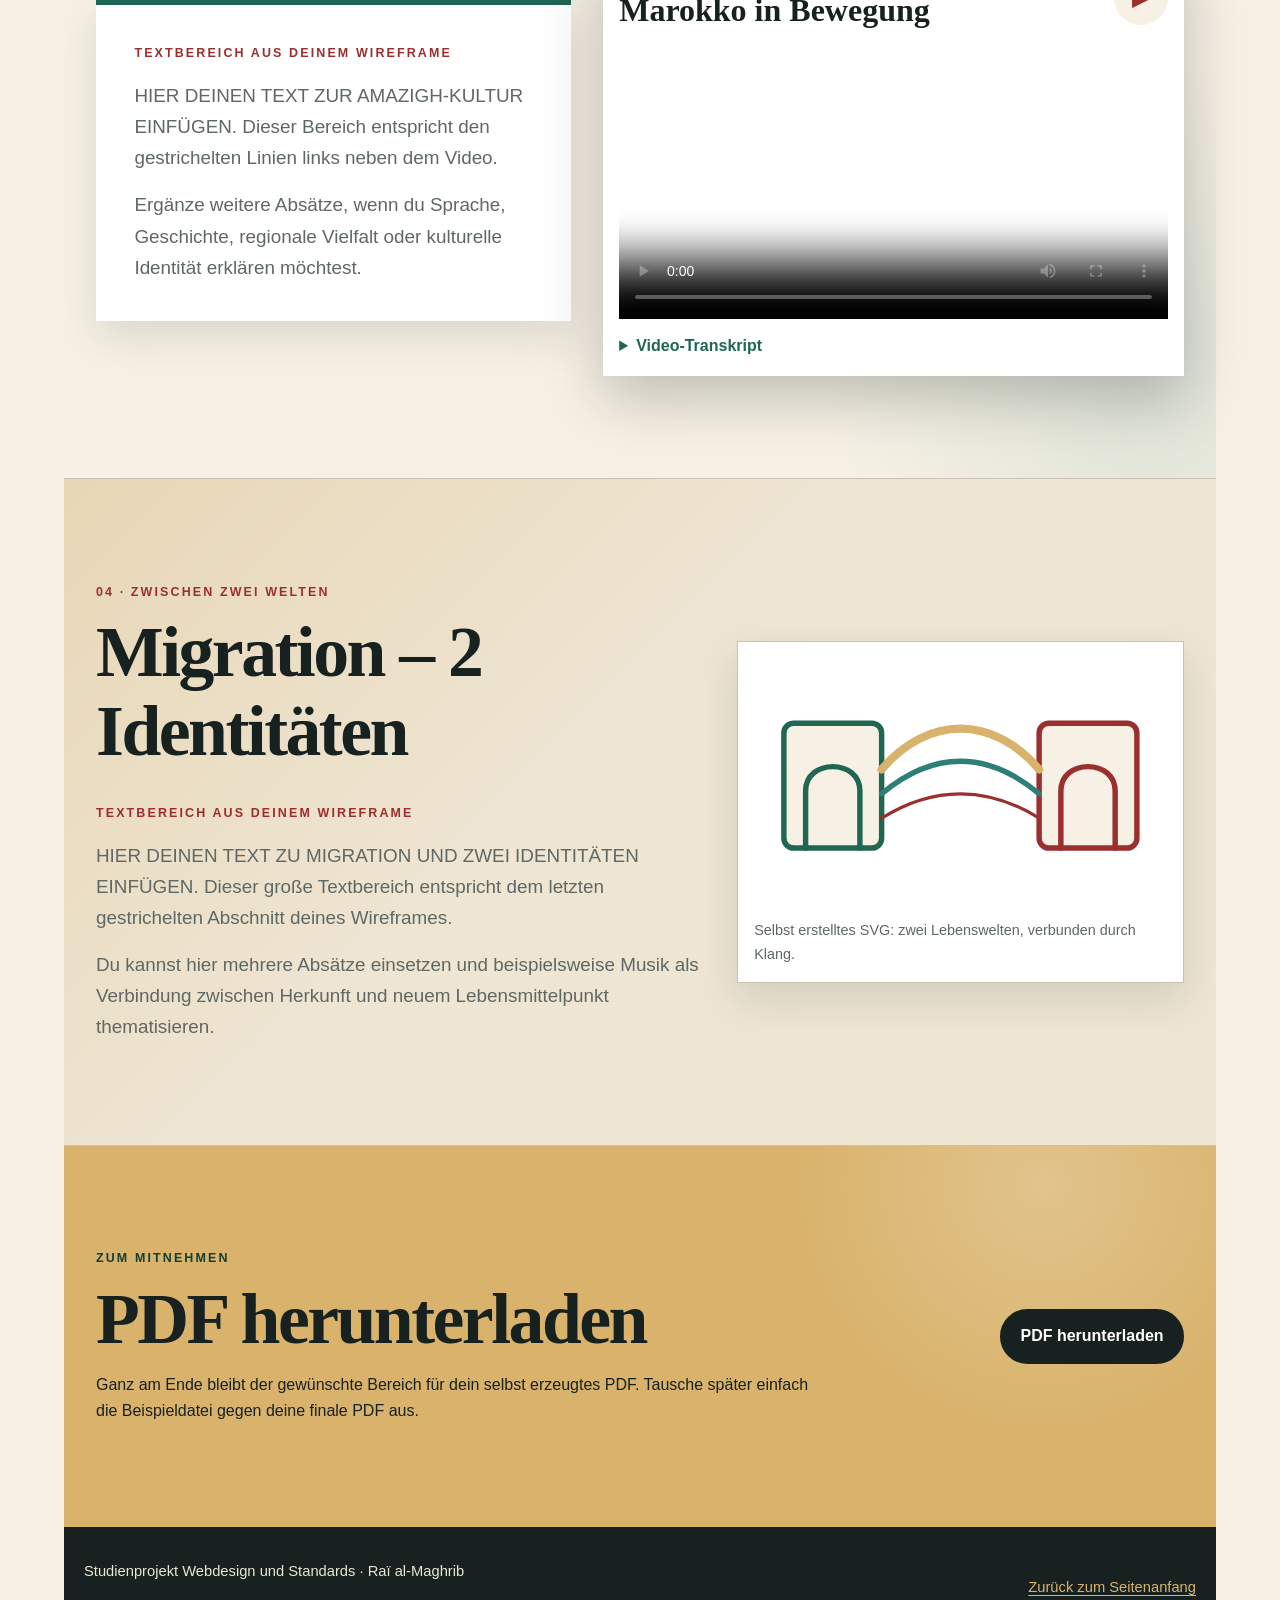
==== commit d0e236a2: "canvas überarbeitet" ====
--- a/rai-al-maghrib-wireframe-design/index.html
+++ b/rai-al-maghrib-wireframe-design/index.html
@@ -116,7 +116,7 @@
 
             <div class="marokko-grid">
                 <figure class="photo-card photo-card--left">
-                    <img src="assets/images/meer-platzhalter.png" alt="Platzhalter für ein eigenes Bild des Meeres">
+                    <img src="assets/images/meer-platzhalter.jpeg" alt="Platzhalter für ein eigenes Bild des Meeres">
                     <figcaption>Bild des Meeres</figcaption>
                 </figure>
 
@@ -134,11 +134,13 @@
                         </p>
                     </div>
                 </article>
-
+<!-- bauernhof-platzhalter  
                 <figure class="photo-card photo-card--right">
-                    <img src="assets/images/bauernhof-platzhalter.png" alt="Platzhalter für ein eigenes Bild eines Bauernhofs">
+                    <img src="assets/images/bauernhof-platzhalter.JPG" alt="Platzhalter für ein eigenes Bild eines Bauernhofs">
                     <figcaption>Bild vom Bauernhof</figcaption>
                 </figure>
+    bauernhof-platzhalter -->
+
             </div>
         </section>
 
--- a/rai-al-maghrib-wireframe-design/css/components.css
+++ b/rai-al-maghrib-wireframe-design/css/components.css
@@ -237,7 +237,6 @@
     margin-bottom: 1rem;
 
     background: var(--color-paper);
-    border: 2px solid red;
     border-radius: 0.75rem;
 }
 
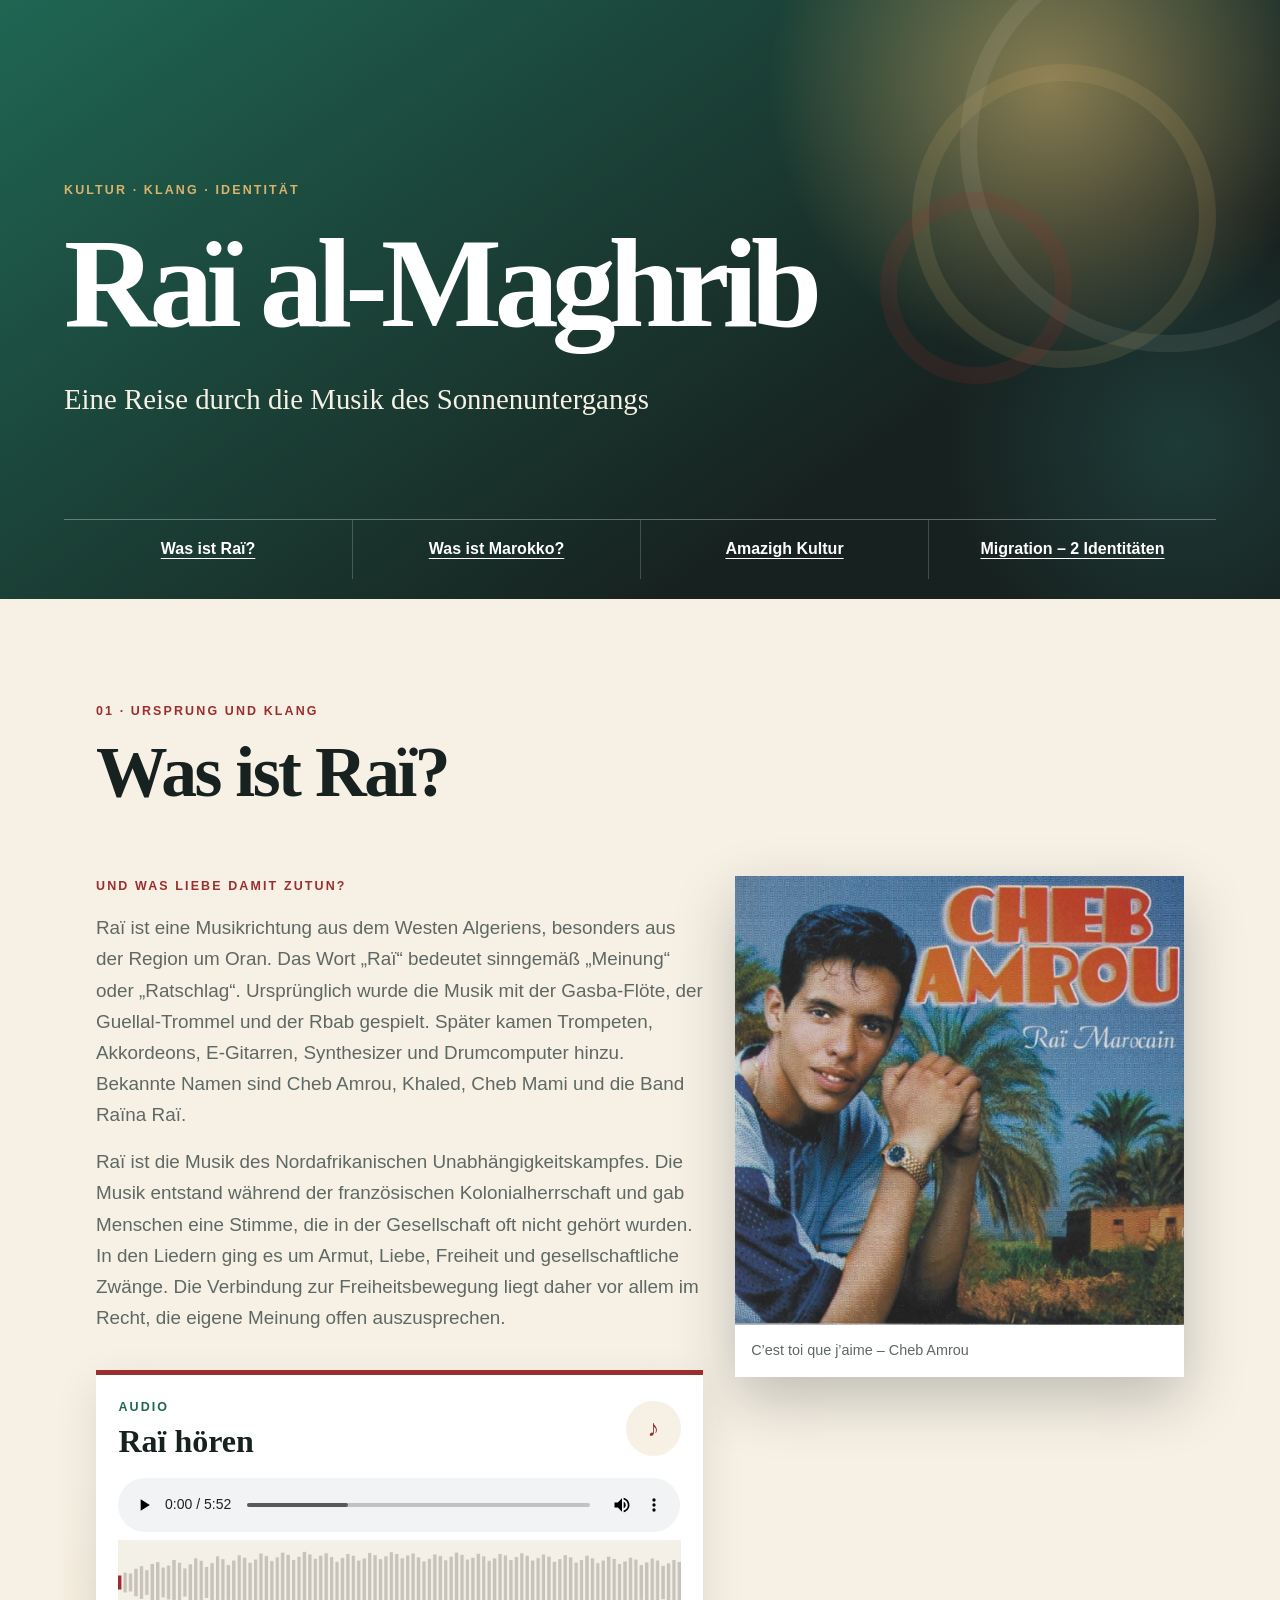
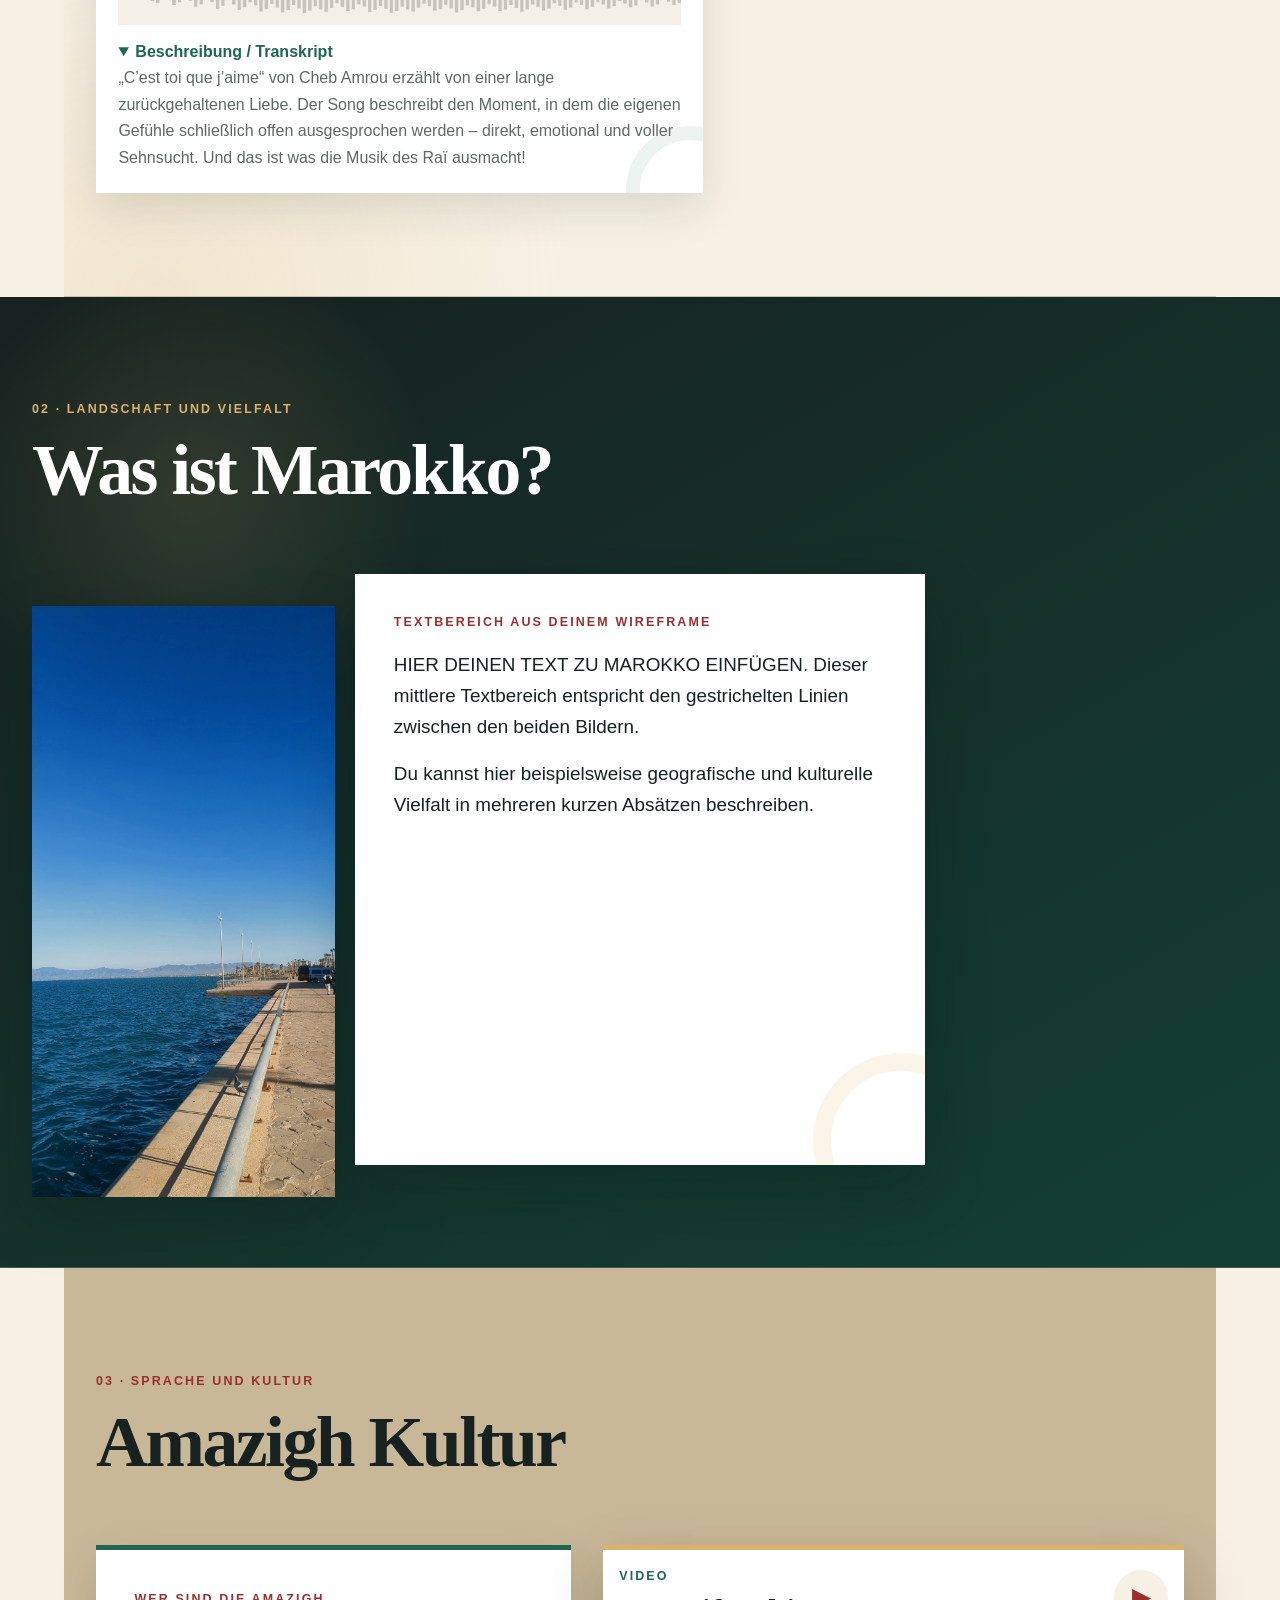
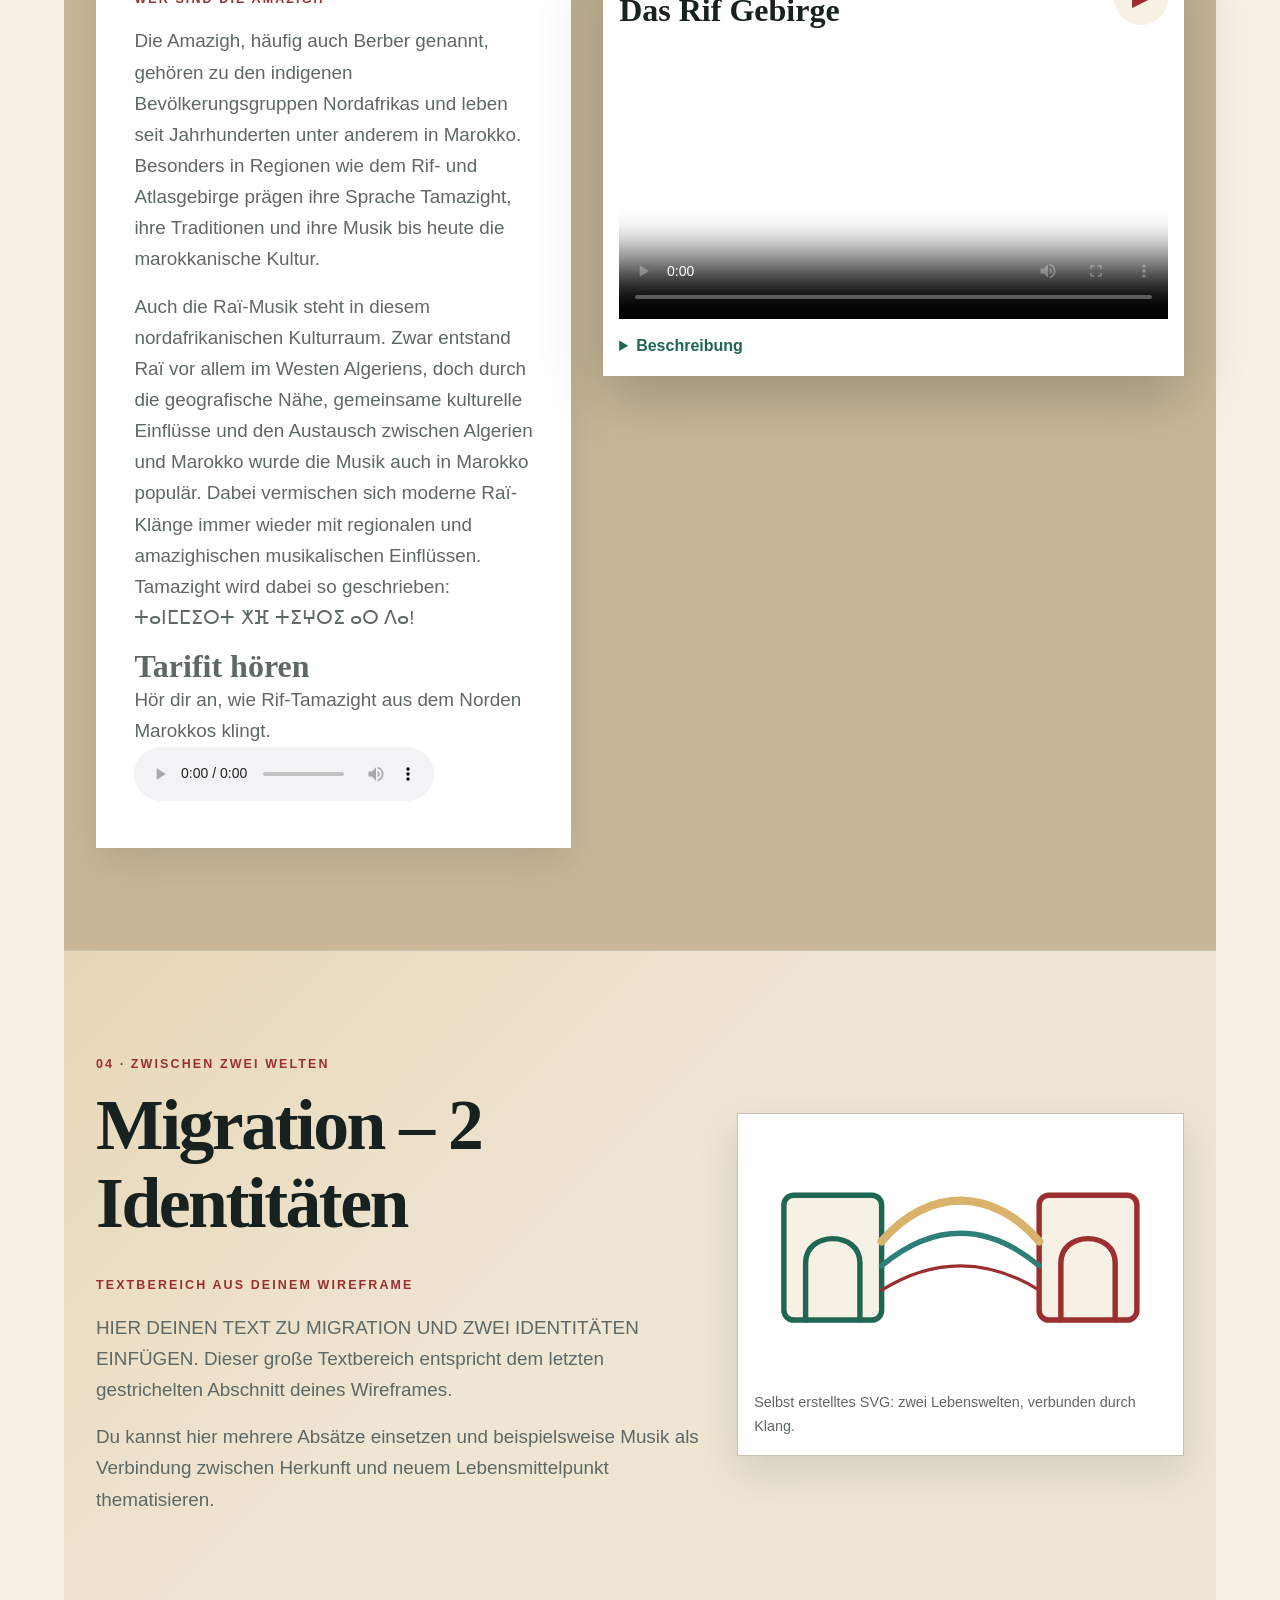
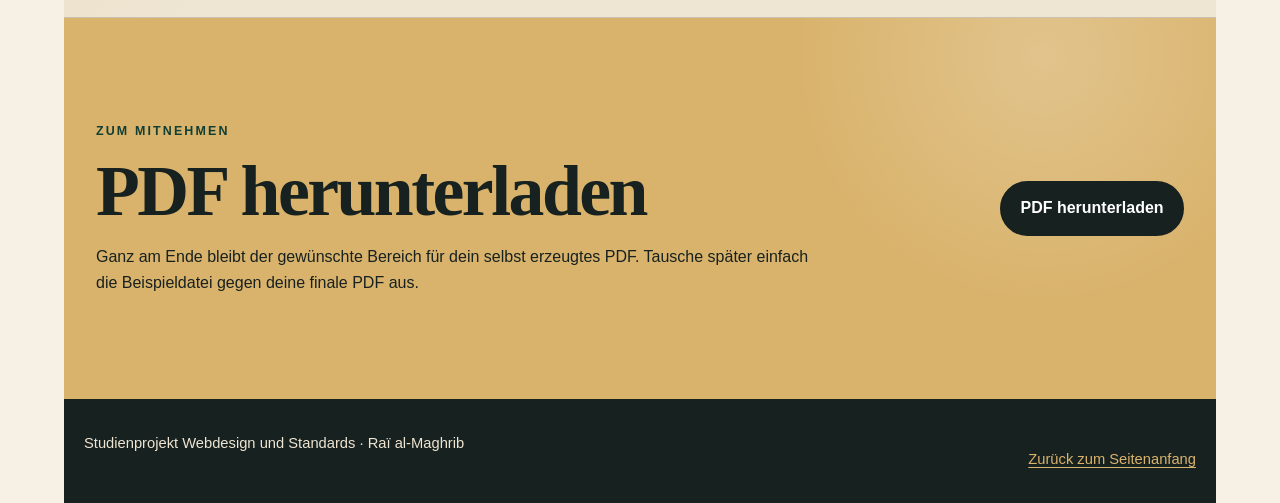
==== commit 05aab80b: "amazigh part überarbeiter" ====
--- a/rai-al-maghrib-wireframe-design/index.html
+++ b/rai-al-maghrib-wireframe-design/index.html
@@ -49,7 +49,7 @@
 
             <div class="rai-layout">
                 <div class="editorial-copy">
-                    <p class="placeholder-label">Textbereich aus deinem Wireframe</p>
+                    <p class="placeholder-label">Und was Liebe damit zutun?</p>
                     <div class="text-slot">
                         <p>
                         Raï ist eine Musikrichtung aus dem Westen Algeriens, besonders aus der Region um Oran. Das Wort „Raï“ bedeutet sinngemäß „Meinung“ oder „Ratschlag“. Ursprünglich wurde die Musik mit der Gasba-Flöte, der Guellal-Trommel und der Rbab gespielt. Später kamen Trompeten, Akkordeons, E-Gitarren, Synthesizer und Drumcomputer hinzu. Bekannte Namen sind Cheb Amrou, Khaled, Cheb Mami und die Band Raïna Raï.
@@ -152,17 +152,34 @@
 
             <div class="amazigh-grid">
                 <article class="editorial-panel">
-                    <p class="placeholder-label">Textbereich aus deinem Wireframe</p>
+                    <p class="placeholder-label">Wer sind die Amazigh</p>
                     <div class="text-slot">
                         <p>
-                            HIER DEINEN TEXT ZUR AMAZIGH-KULTUR EINFÜGEN.
-                            Dieser Bereich entspricht den gestrichelten Linien links
-                            neben dem Video.
-                        </p>
-                        <p>
-                            Ergänze weitere Absätze, wenn du Sprache, Geschichte,
-                            regionale Vielfalt oder kulturelle Identität erklären möchtest.
-                        </p>
+                        Die Amazigh, häufig auch Berber genannt, gehören zu den indigenen Bevölkerungsgruppen Nordafrikas und leben seit Jahrhunderten unter anderem in Marokko. Besonders in Regionen wie dem Rif- und Atlasgebirge prägen ihre Sprache Tamazight, ihre Traditionen und ihre Musik bis heute die marokkanische Kultur.
+                        </p>
+                        <p>
+                            Auch die Raï-Musik steht in diesem nordafrikanischen Kulturraum. Zwar entstand Raï vor allem im Westen Algeriens, doch durch die geografische Nähe, gemeinsame kulturelle Einflüsse und den Austausch zwischen Algerien und Marokko wurde die Musik auch in Marokko populär. Dabei vermischen sich moderne Raï-Klänge immer wieder mit regionalen und amazighischen musikalischen Einflüssen. Tamazight wird dabei so geschrieben: ⵜⴰⵏⵎⵎⵉⵔⵜ ⵅⴼ ⵜⵉⵖⵔⵉ ⴰⵔ ⴷⴰ!
+
+                        </p>
+                        <p>      </p>
+                        <p>      </p>
+                        <div class="audio-box">
+            <p class="audio-box__label"></p>
+
+            <h3>Tarifit hören</h3>
+
+            <p class="audio-box__text">
+                Hör dir an, wie Rif-Tamazight aus dem Norden Marokkos klingt.
+            </p>
+
+            <audio class="audio-box__player" controls preload="metadata">
+                <source src="assets/audio/tamazight.mp3" type="audio/mpeg">
+                <source src="assets/audio/tamazight.ogg" type="audio/ogg">
+                <source src="assets/audio/tamazight.wav" type="audio/wav">
+
+                Dein Browser unterstützt das Audio-Element nicht.
+            </audio>
+        </div>
                     </div>
                 </article>
 
@@ -170,7 +187,7 @@
                     <div class="video-card__heading">
                         <div>
                             <p class="media-kicker">Video</p>
-                            <h3 id="video-title">Marokko in Bewegung</h3>
+                            <h3 id="video-title">Das Rif Gebirge</h3>
                         </div>
                         <span class="video-mark" aria-hidden="true">▶</span>
                     </div>
@@ -187,8 +204,8 @@
                     </video>
 
                     <details>
-                        <summary>Video-Transkript</summary>
-                        <p>HIER DAS TRANSKRIPT DEINES EIGENEN VIDEOS EINFÜGEN.</p>
+                        <summary>Beschreibung</summary>
+                        <p>Das Rif-Gebirge im Norden und Nordosten Marokkos ist nicht nur landschaftlich prägend, sondern auch ein wichtiger kultureller Raum der Amazigh. Besonders die dort lebenden Rif-Amazigh haben über Generationen eigene sprachliche, musikalische und gesellschaftliche Traditionen bewahrt. Die Region steht damit beispielhaft für die kulturelle Vielfalt Marokkos und bildet einen wichtigen Hintergrund für das Verständnis nordmarokkanischer Identität.</p>
                     </details>
                 </article>
             </div>
--- a/rai-al-maghrib-wireframe-design/css/components.css
+++ b/rai-al-maghrib-wireframe-design/css/components.css
@@ -361,8 +361,7 @@
 /* 03 AMAZIGH ------------------------------------------------------- */
 .section--amazigh {
     background:
-        radial-gradient(circle at 94% 88%, rgba(47, 127, 121, 0.12), transparent 25%),
-        var(--color-paper);
+        #c9b898;
 }
 
 .amazigh-grid {
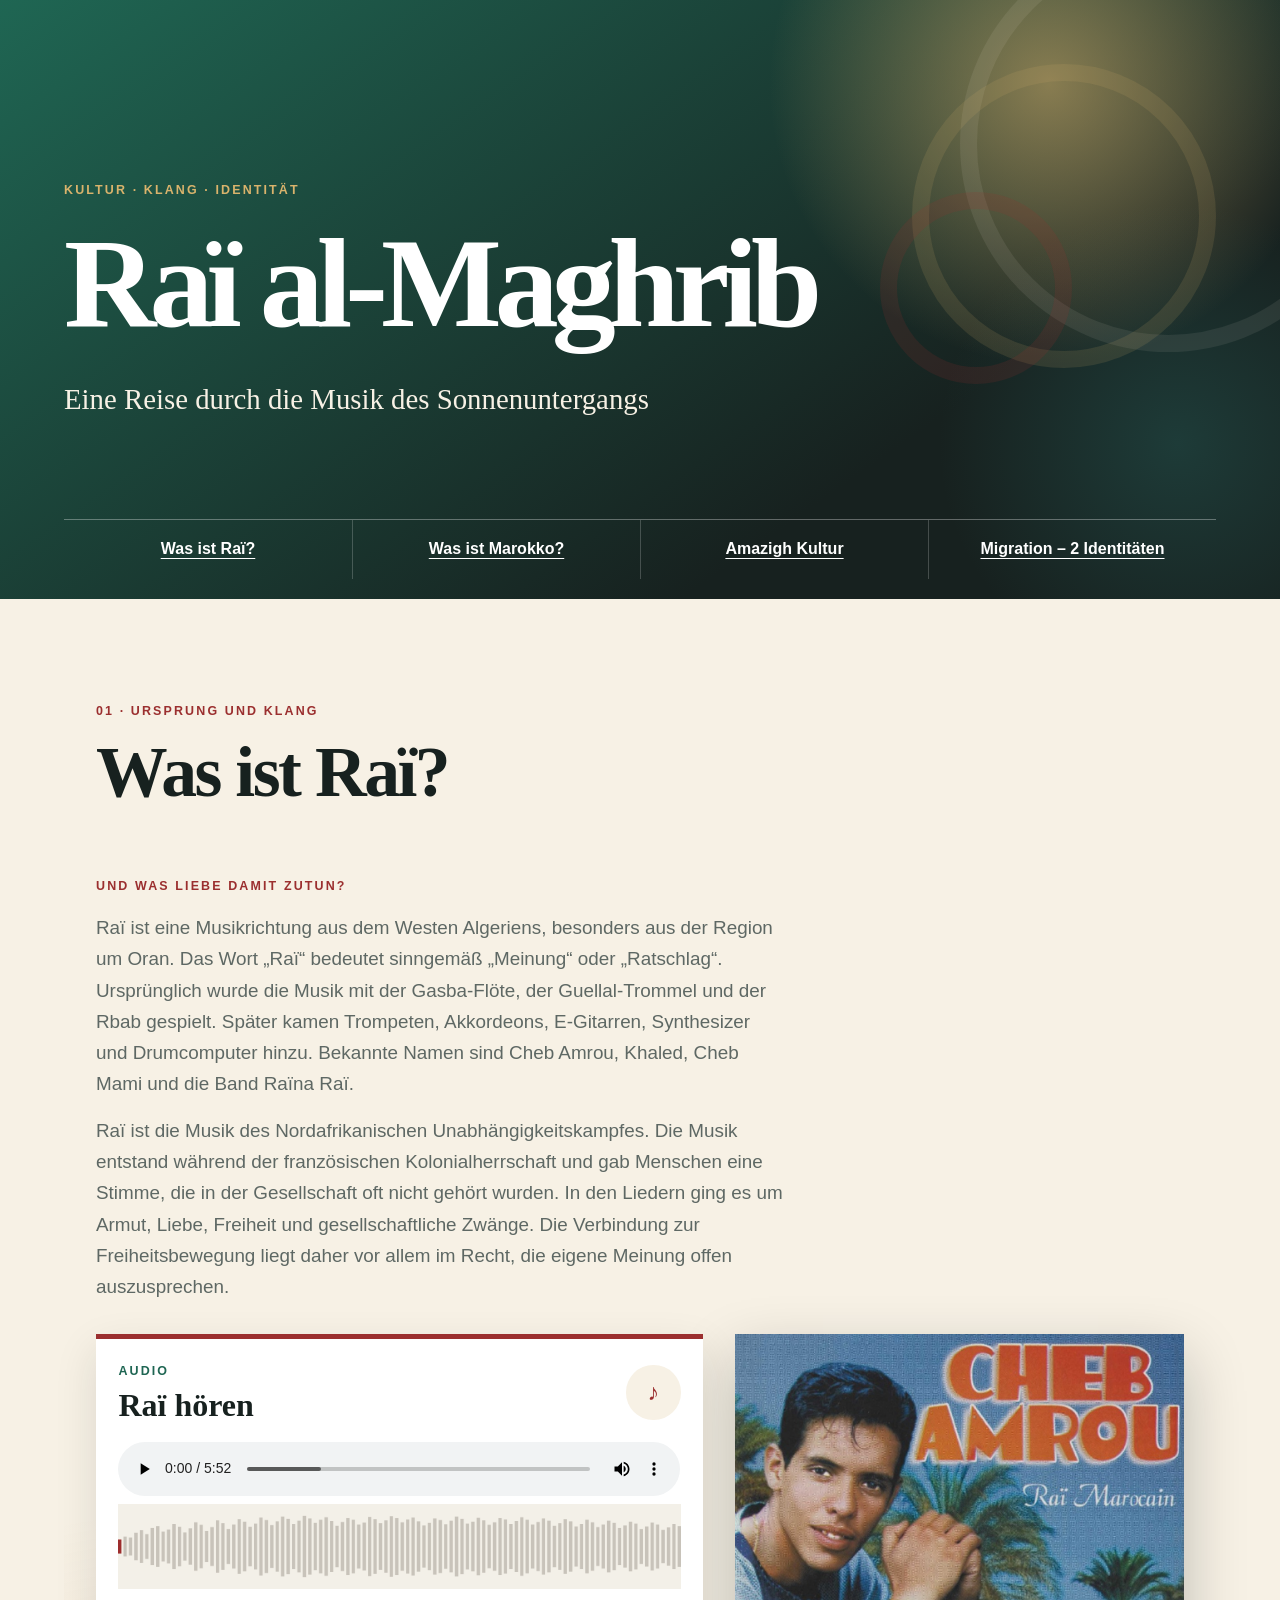
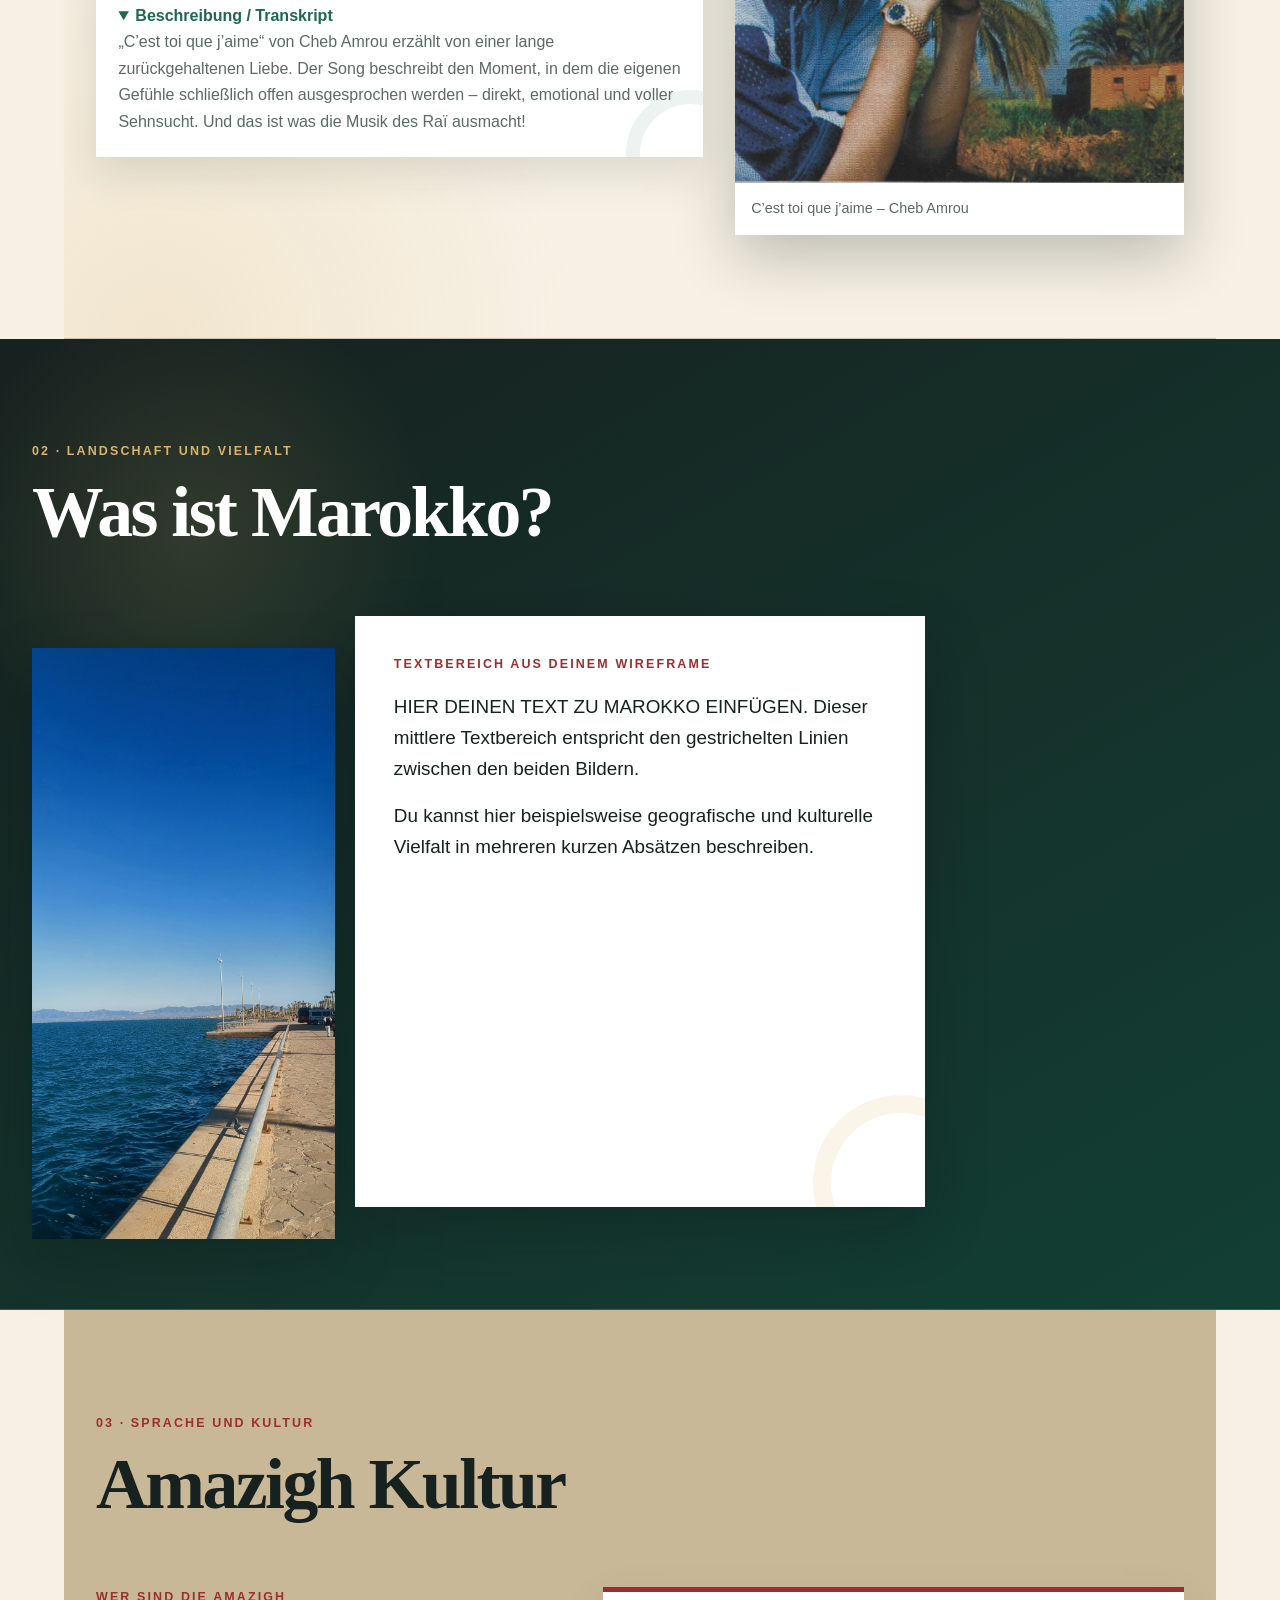
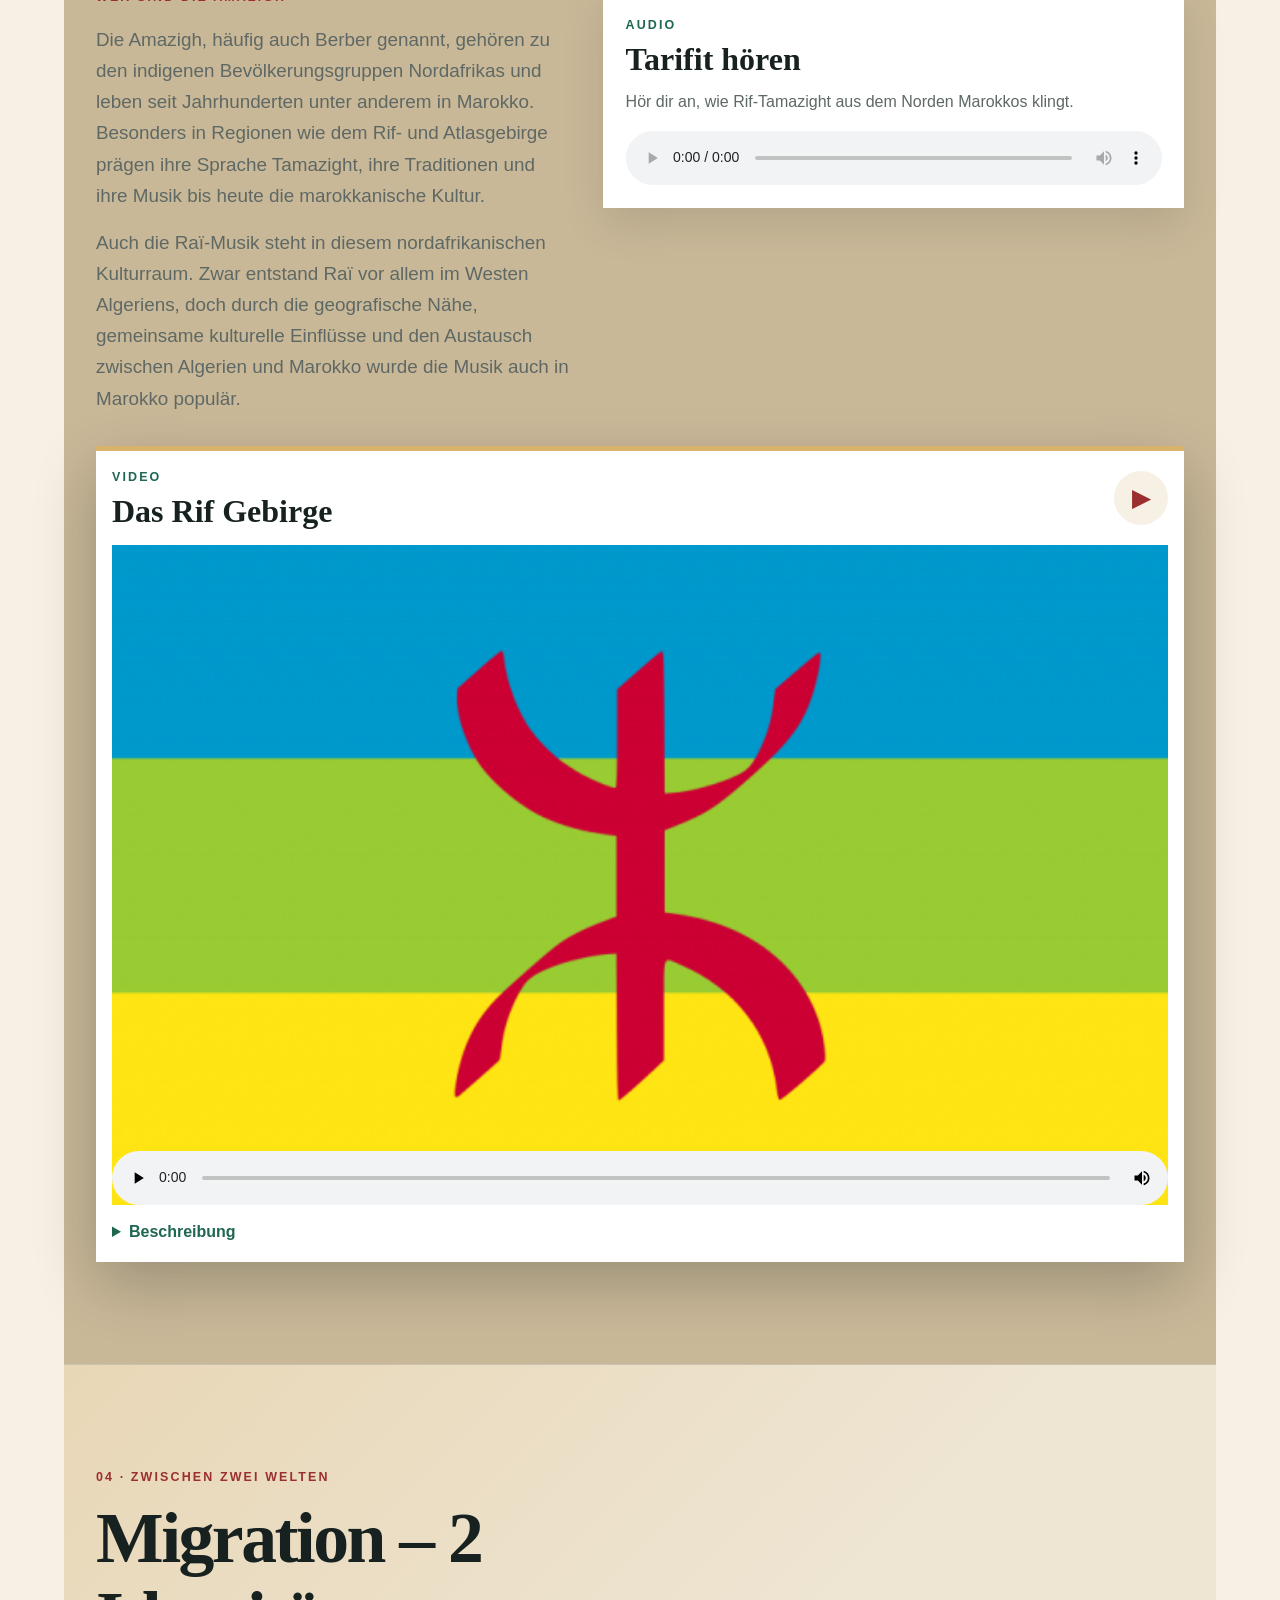
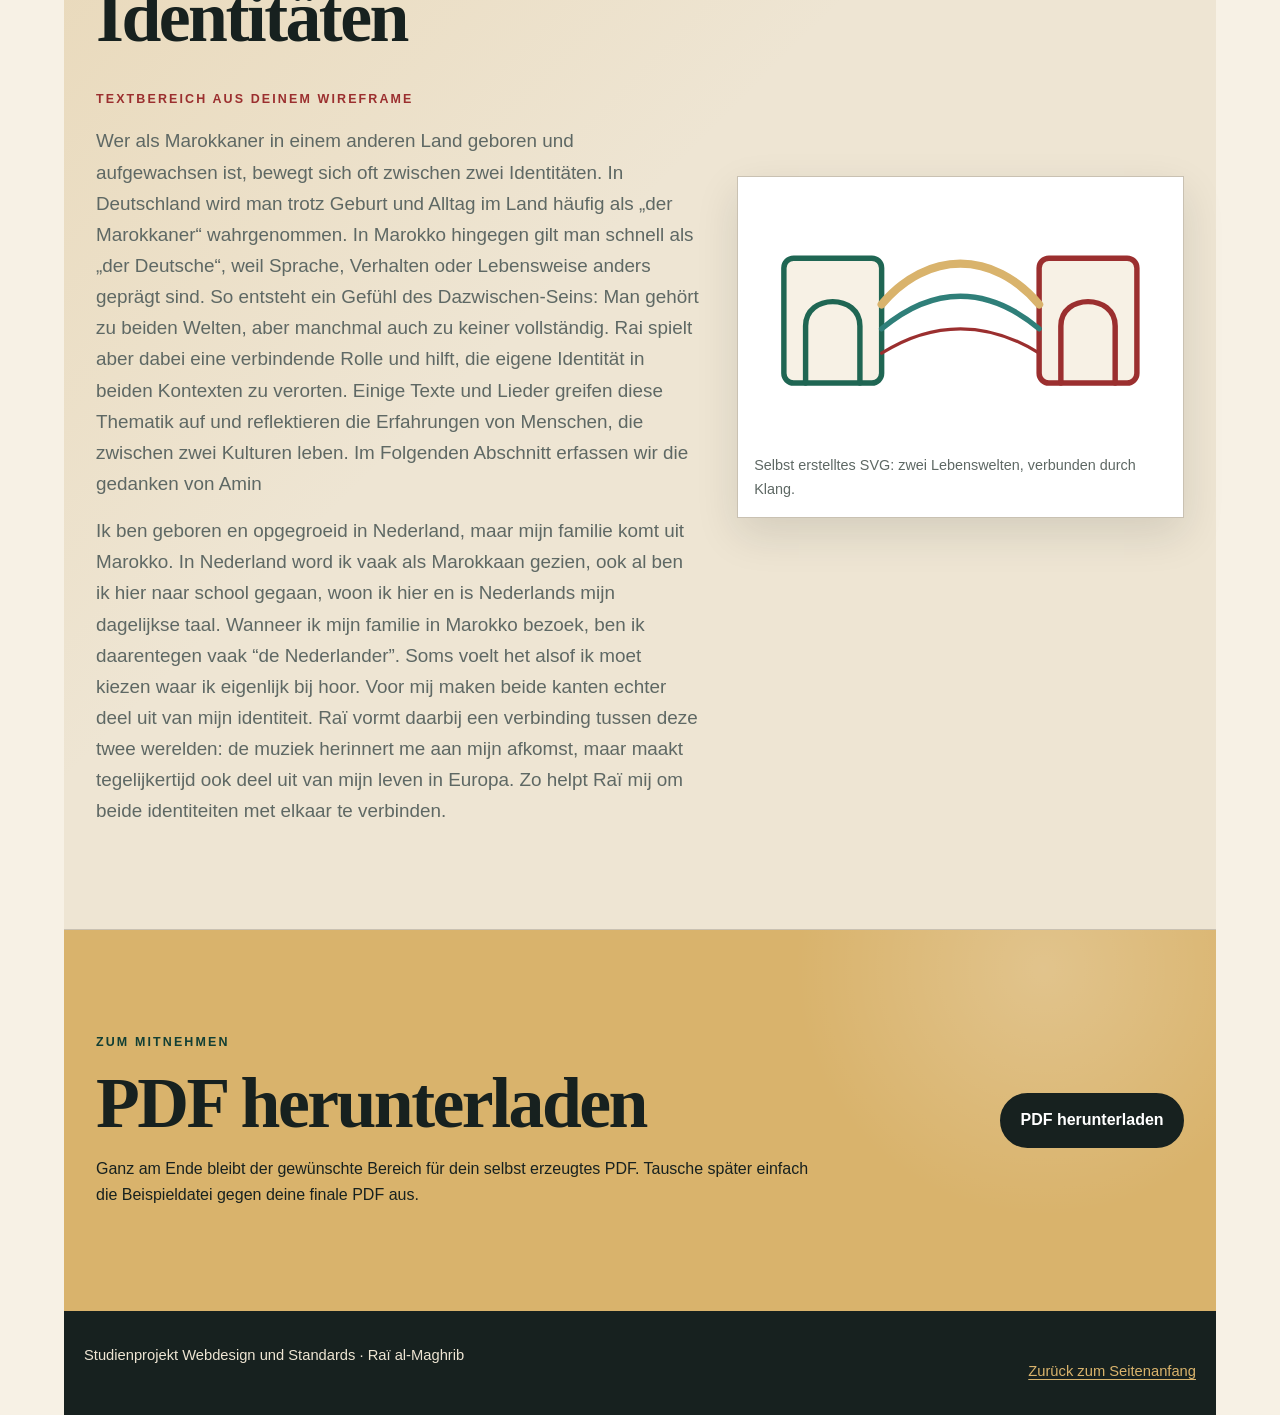
==== commit a0362745: "album cover gerichter, amazigh video verschoben und formatiert" ====
--- a/rai-al-maghrib-wireframe-design/index.html
+++ b/rai-al-maghrib-wireframe-design/index.html
@@ -58,6 +58,7 @@
                             Raï ist die Musik des Nordafrikanischen Unabhängigkeitskampfes. Die Musik entstand während der französischen Kolonialherrschaft und gab Menschen eine Stimme, die in der Gesellschaft oft nicht gehört wurden. In den Liedern ging es um Armut, Liebe, Freiheit und gesellschaftliche Zwänge. Die Verbindung zur Freiheitsbewegung liegt daher vor allem im Recht, die eigene Meinung offen auszusprechen.
                         </p>
                     </div>
+                </div>
 
                     <article class="audio-card" aria-labelledby="audio-title">
                         <div class="audio-card__top">
@@ -67,14 +68,14 @@
                             </div>
                             <span class="audio-mark" aria-hidden="true">♪</span>
                         </div>
-    <!-- AUDIO -->
+    <!-- RAI AUDIO  -->
                         <audio id="raiAudio" controls preload="metadata">
-                        <source src="assets/audio/cest_toi_que_jaime.wav" type="audio/mpeg">
+                        <source src="assets/audio/cest_toi_que_jaime.wav" type="audio/wav">
                         <source src="assets/audio/cest_toi_que_jaime.ogg" type="audio/ogg">
-                        <source src="assets/audio/cest_toi_que_jaime.mp3" type="audio/wav">
-                            Ihr Browser unterstützt das Audio-Element nicht.
+                        <source src="assets/audio/cest_toi_que_jaime.mp3" type="audio/mpeg">
+                        Ihr Browser unterstützt das Audio-Element nicht.
                         </audio>
-    <!-- AUDIO/ -->
+    <!-- RAI AUDIO/ -->
     <!-- CANVAS -->
 
                         <canvas
@@ -93,18 +94,14 @@
                             </p>
                         </details>
                     </article>
-                </div>
     <!-- AlbumCover -->
-                <figure class="album-card">
-                    <img
-                        src="assets/images/cest_toi_que_jaime-cover.jpg"
-                        alt="Albumcover von C’est toi que j’aime von Cheb Amrou"
-                    >
-                    <figcaption>
-                        C’est toi que j’aime – Cheb Amrou
-                    </figcaption>
-                </figure>
-    <!-- AlbumCover/ -->
+            <figure class="album-card">
+                <img src="assets/images/cest_toi_que_jaime-cover.jpg"alt="Albumcover von C’est toi que j’aime von Cheb Amrou">
+                <figcaption>
+                    C’est toi que j’aime – Cheb Amrou
+                </figcaption>
+            </figure>
+            <!-- AlbumCover/ -->
             </div>
         </section>
 
@@ -134,13 +131,6 @@
                         </p>
                     </div>
                 </article>
-<!-- bauernhof-platzhalter  
-                <figure class="photo-card photo-card--right">
-                    <img src="assets/images/bauernhof-platzhalter.JPG" alt="Platzhalter für ein eigenes Bild eines Bauernhofs">
-                    <figcaption>Bild vom Bauernhof</figcaption>
-                </figure>
-    bauernhof-platzhalter -->
-
             </div>
         </section>
 
@@ -151,35 +141,52 @@
             </div>
 
             <div class="amazigh-grid">
-                <article class="editorial-panel">
-                    <p class="placeholder-label">Wer sind die Amazigh</p>
-                    <div class="text-slot">
-                        <p>
-                        Die Amazigh, häufig auch Berber genannt, gehören zu den indigenen Bevölkerungsgruppen Nordafrikas und leben seit Jahrhunderten unter anderem in Marokko. Besonders in Regionen wie dem Rif- und Atlasgebirge prägen ihre Sprache Tamazight, ihre Traditionen und ihre Musik bis heute die marokkanische Kultur.
-                        </p>
-                        <p>
-                            Auch die Raï-Musik steht in diesem nordafrikanischen Kulturraum. Zwar entstand Raï vor allem im Westen Algeriens, doch durch die geografische Nähe, gemeinsame kulturelle Einflüsse und den Austausch zwischen Algerien und Marokko wurde die Musik auch in Marokko populär. Dabei vermischen sich moderne Raï-Klänge immer wieder mit regionalen und amazighischen musikalischen Einflüssen. Tamazight wird dabei so geschrieben: ⵜⴰⵏⵎⵎⵉⵔⵜ ⵅⴼ ⵜⵉⵖⵔⵉ ⴰⵔ ⴷⴰ!
-
-                        </p>
-                        <p>      </p>
-                        <p>      </p>
-                        <div class="audio-box">
-            <p class="audio-box__label"></p>
-
-            <h3>Tarifit hören</h3>
-
-            <p class="audio-box__text">
-                Hör dir an, wie Rif-Tamazight aus dem Norden Marokkos klingt.
-            </p>
-
-            <audio class="audio-box__player" controls preload="metadata">
-                <source src="assets/audio/tamazight.mp3" type="audio/mpeg">
-                <source src="assets/audio/tamazight.ogg" type="audio/ogg">
-                <source src="assets/audio/tamazight.wav" type="audio/wav">
-
-                Dein Browser unterstützt das Audio-Element nicht.
-            </audio>
-        </div>
+
+            <article class="amazigh-copy">
+            <p class="placeholder-label">Wer sind die Amazigh</p>
+            <div class="text-slot">
+                <p>
+                    Die Amazigh, häufig auch Berber genannt, gehören zu den
+                    indigenen Bevölkerungsgruppen Nordafrikas und leben seit
+                    Jahrhunderten unter anderem in Marokko. Besonders in Regionen
+                    wie dem Rif- und Atlasgebirge prägen ihre Sprache Tamazight,
+                    ihre Traditionen und ihre Musik bis heute die marokkanische Kultur.
+                </p>
+
+                <p>
+                    Auch die Raï-Musik steht in diesem nordafrikanischen Kulturraum.
+                    Zwar entstand Raï vor allem im Westen Algeriens, doch durch die
+                    geografische Nähe, gemeinsame kulturelle Einflüsse und den
+                    Austausch zwischen Algerien und Marokko wurde die Musik auch
+                    in Marokko populär.
+                </p>
+            </div>
+        </article>
+
+
+            <div class="amazigh-media">
+
+            <div class="audio-box">
+                <p class="media-kicker">Audio</p>
+
+                <h3>Tarifit hören</h3>
+
+                <p class="audio-box__text">
+                    Hör dir an, wie Rif-Tamazight aus dem Norden Marokkos klingt.
+                </p>
+
+                <audio
+                    class="audio-box__player"
+                    controls
+                    preload="metadata">
+
+                    <source src="assets/audio/tamazight.mp3"type="audio/mpeg">
+                    <source src="assets/audio/tamazight.ogg"type="audio/ogg">
+                    <source src="assets/audio/tamazight.wav"type="audio/wav">
+                    Dein Browser unterstützt das Audio-Element nicht.
+                </audio>
+            </div>
+                        </article>
                     </div>
                 </article>
 
@@ -193,13 +200,9 @@
                     </div>
 
                     <video controls preload="metadata" poster="assets/images/video-poster.png">
-                        <source src="assets/video/rai-marokko-demo.mp4" type="video/mp4">
-                        <track
-                            kind="captions"
-                            srclang="de"
-                            src="assets/video/rai-marokko-demo.vtt"
-                            label="Deutsche Untertitel"
-                            default>
+                        <source src="assets/video/Bauernhof_Video.mp4" type="video/mp4">
+                        <source src="assets/video/Bauernhof_Video..webm"type="video/webm">
+                        <source src="assets/video/Bauernhof_Video.ogv"type="video/ogg">
                         Ihr Browser unterstützt das Video-Element nicht.
                     </video>
 
@@ -222,13 +225,15 @@
                     <p class="placeholder-label">Textbereich aus deinem Wireframe</p>
                     <div class="text-slot text-slot--wide">
                         <p>
-                            HIER DEINEN TEXT ZU MIGRATION UND ZWEI IDENTITÄTEN EINFÜGEN.
-                            Dieser große Textbereich entspricht dem letzten gestrichelten
-                            Abschnitt deines Wireframes.
-                        </p>
-                        <p>
-                            Du kannst hier mehrere Absätze einsetzen und beispielsweise
-                            Musik als Verbindung zwischen Herkunft und neuem Lebensmittelpunkt thematisieren.
+                        Wer als Marokkaner in einem anderen Land geboren und aufgewachsen ist, bewegt sich oft zwischen zwei Identitäten. In Deutschland wird man trotz Geburt und Alltag im Land häufig als „der Marokkaner“ wahrgenommen. In Marokko hingegen gilt man schnell als „der Deutsche“, weil Sprache, Verhalten oder Lebensweise anders geprägt sind.  
+                        So entsteht ein Gefühl des Dazwischen-Seins: Man gehört zu beiden Welten, aber manchmal auch zu keiner vollständig. Rai spielt aber dabei eine verbindende Rolle und hilft, die eigene Identität in beiden Kontexten zu verorten. Einige Texte und Lieder greifen diese Thematik auf und reflektieren die Erfahrungen von Menschen, die zwischen zwei Kulturen leben.
+                        Im Folgenden Abschnitt erfassen wir die gedanken von Amin
+
+                        </p>
+                        <p>
+                        Ik ben geboren en opgegroeid in Nederland, maar mijn familie komt uit Marokko. In Nederland word ik vaak als Marokkaan gezien, ook al ben ik hier naar school gegaan, woon ik hier en is Nederlands mijn dagelijkse taal. Wanneer ik mijn familie in Marokko bezoek, ben ik daarentegen vaak “de Nederlander”.
+
+                        Soms voelt het alsof ik moet kiezen waar ik eigenlijk bij hoor. Voor mij maken beide kanten echter deel uit van mijn identiteit. Raï vormt daarbij een verbinding tussen deze twee werelden: de muziek herinnert me aan mijn afkomst, maar maakt tegelijkertijd ook deel uit van mijn leven in Europa. Zo helpt Raï mij om beide identiteiten met elkaar te verbinden.
                         </p>
                     </div>
                 </div>
--- a/rai-al-maghrib-wireframe-design/css/components.css
+++ b/rai-al-maghrib-wireframe-design/css/components.css
@@ -380,6 +380,7 @@
     align-self: start;
     padding: 1rem;
     border-top: 0.35rem solid var(--color-sand);
+    width: 100%;
 }
 
 .video-card video {
@@ -387,6 +388,32 @@
     margin-top: 1rem;
 }
 
+.audio-box {
+    position: relative;
+
+    margin-top: 2rem;
+    padding: 1.4rem;
+
+    background: var(--color-white);
+
+    border-top: 0.35rem solid var(--color-red);
+
+    box-shadow: var(--shadow-soft);
+}
+
+.audio-box__text {
+    margin-top: 0.75rem;
+
+    color: var(--color-muted);
+}
+
+.audio-box__player {
+    display: block;
+
+    width: 100%;
+
+    margin-top: 1rem;
+}
 /* 04 MIGRATION ----------------------------------------------------- */
 .section--migration {
     background:
@@ -522,13 +549,52 @@
         align-items: start;
     }
 
+    .editorial-copy {
+        grid-column: 1 / -1;
+    }
+
+    .audio-card {
+        grid-column: 1;
+        margin-top: 0;
+        max-width: none;
+        width: 100%;
+    }
+
+    .album-card {
+        grid-column: 2;
+    }
+
+    .rai-layout {
+        grid-template-columns: minmax(0, 1.15fr) minmax(19rem, 0.85fr);
+        align-items: start;
+    }
+
+    .editorial-copy {
+        grid-column: 1 / -1;
+    }
+
+    .audio-card {
+        grid-column: 1;
+        margin-top: 0;
+        max-width: none;
+        width: 100%;
+    }
+
+    .album-card {
+        grid-column: 2;
+    }
+
     .marokko-grid {
         grid-template-columns: minmax(11rem, 0.72fr) minmax(20rem, 1.35fr) minmax(11rem, 0.72fr);
     }
 
     .amazigh-grid {
         grid-template-columns: minmax(0, 0.9fr) minmax(22rem, 1.1fr);
-        align-items: center;
+        align-items: start;
+    }
+
+    .amazigh-media .audio-box {
+    margin-top: 0;
     }
 
     .migration-layout {
@@ -548,6 +614,11 @@
     .photo-card--right {
         transform: translateY(-1rem);
     }
+    
+    .video-card {
+        grid-column: 1 / -1;
+        width: 100%;
+    }
 }
 
 @media (prefers-reduced-motion: reduce) {
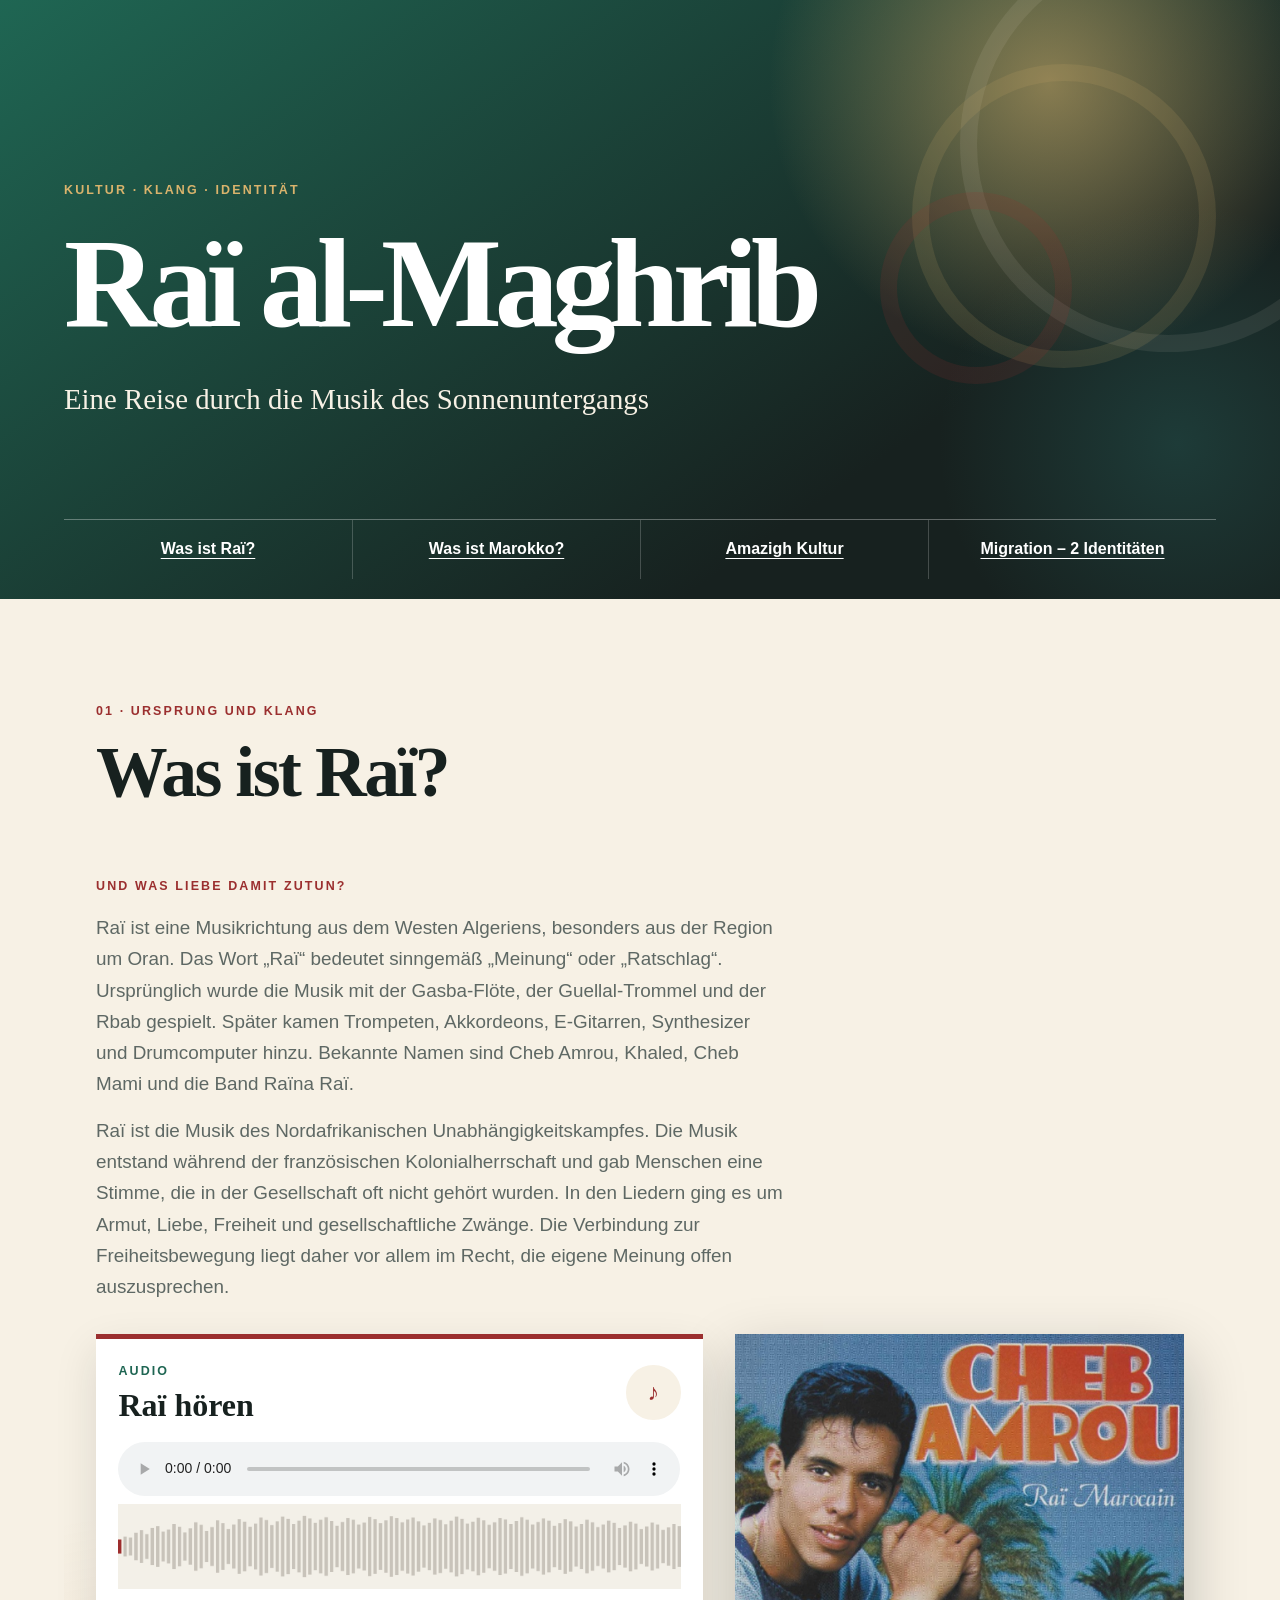
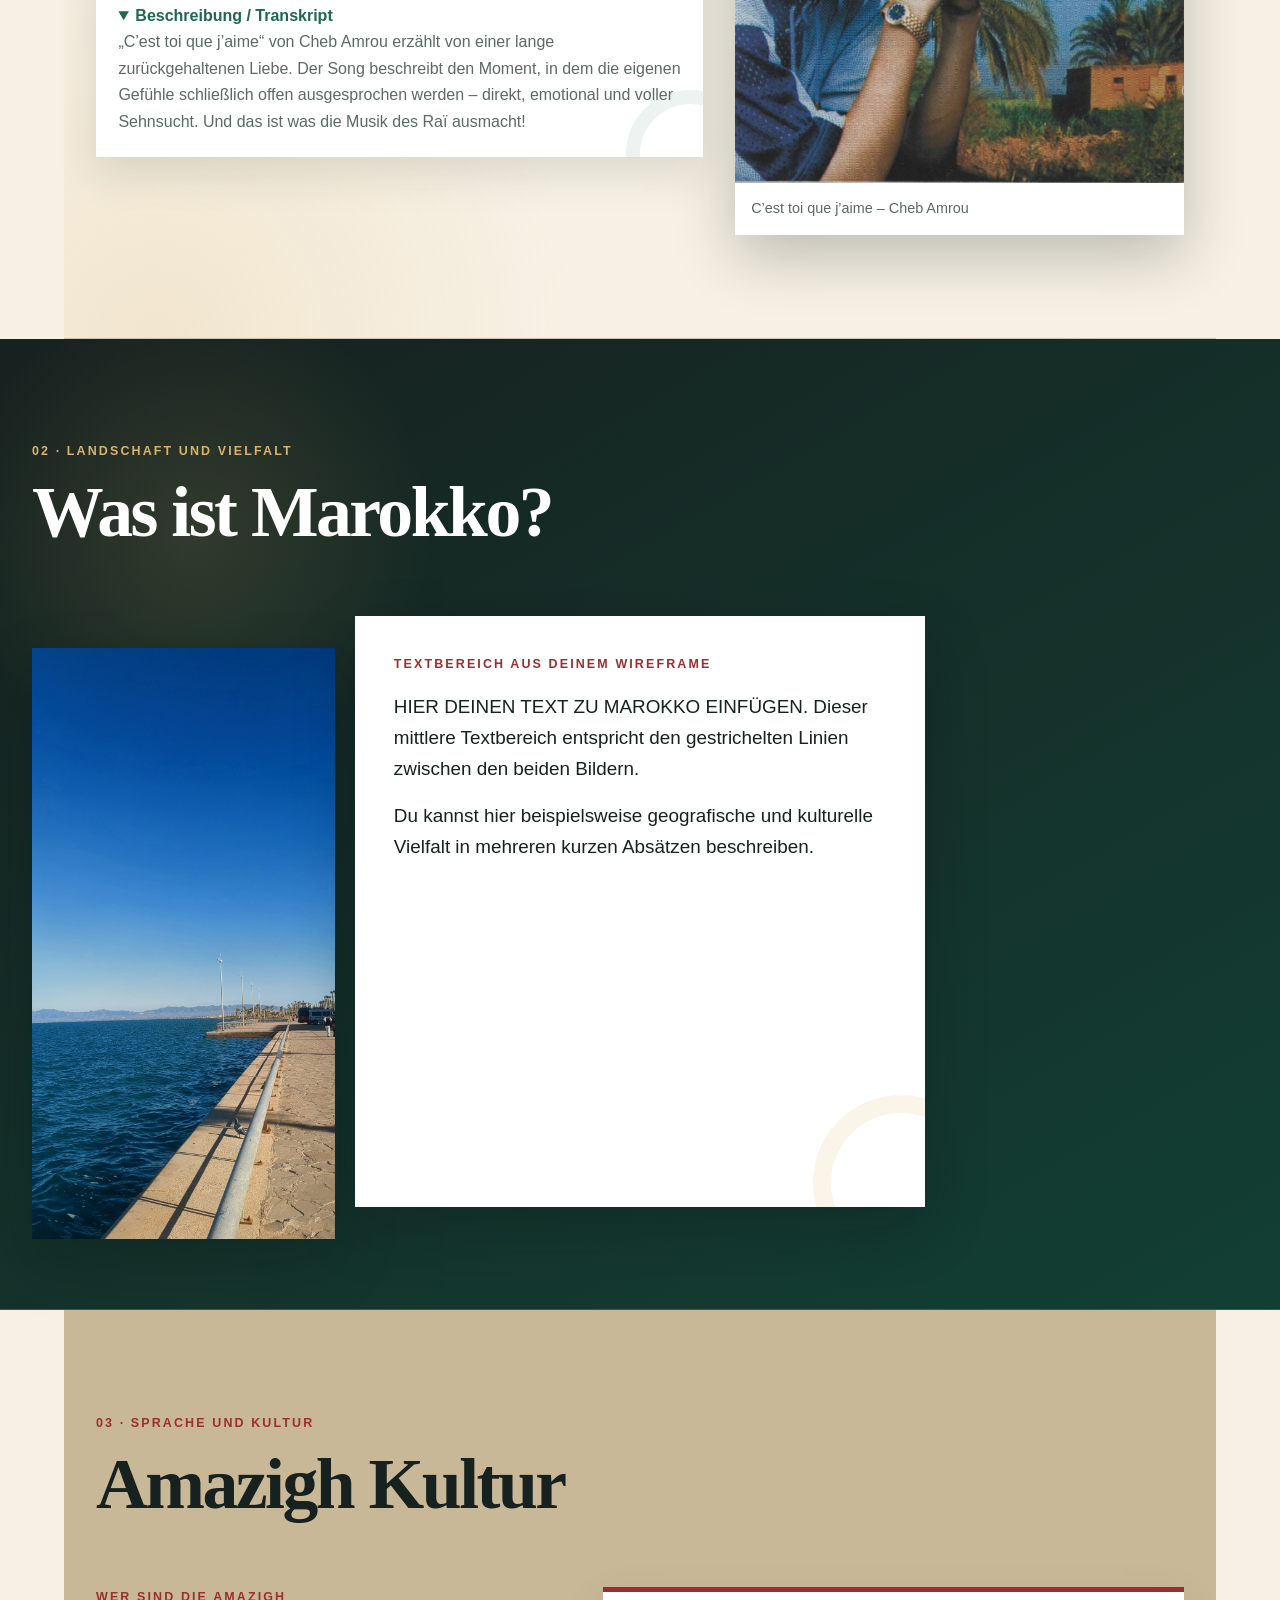
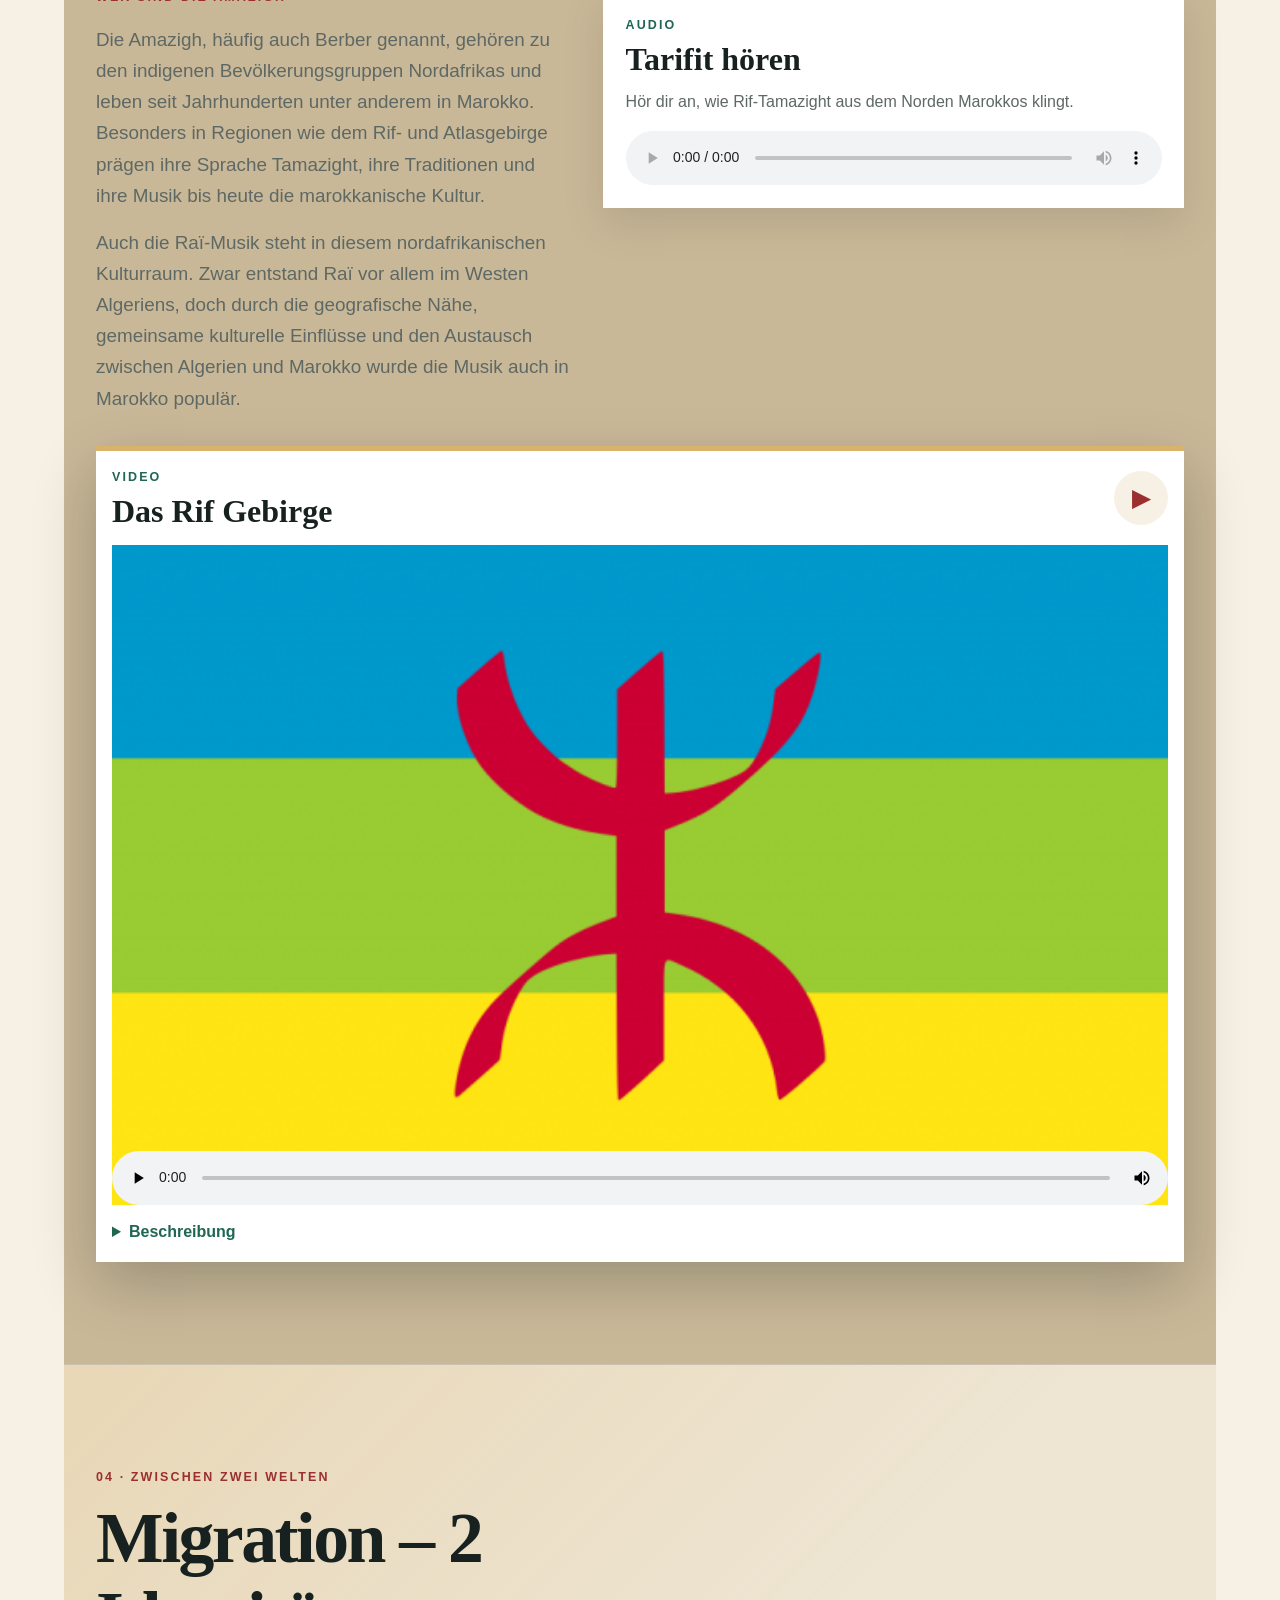
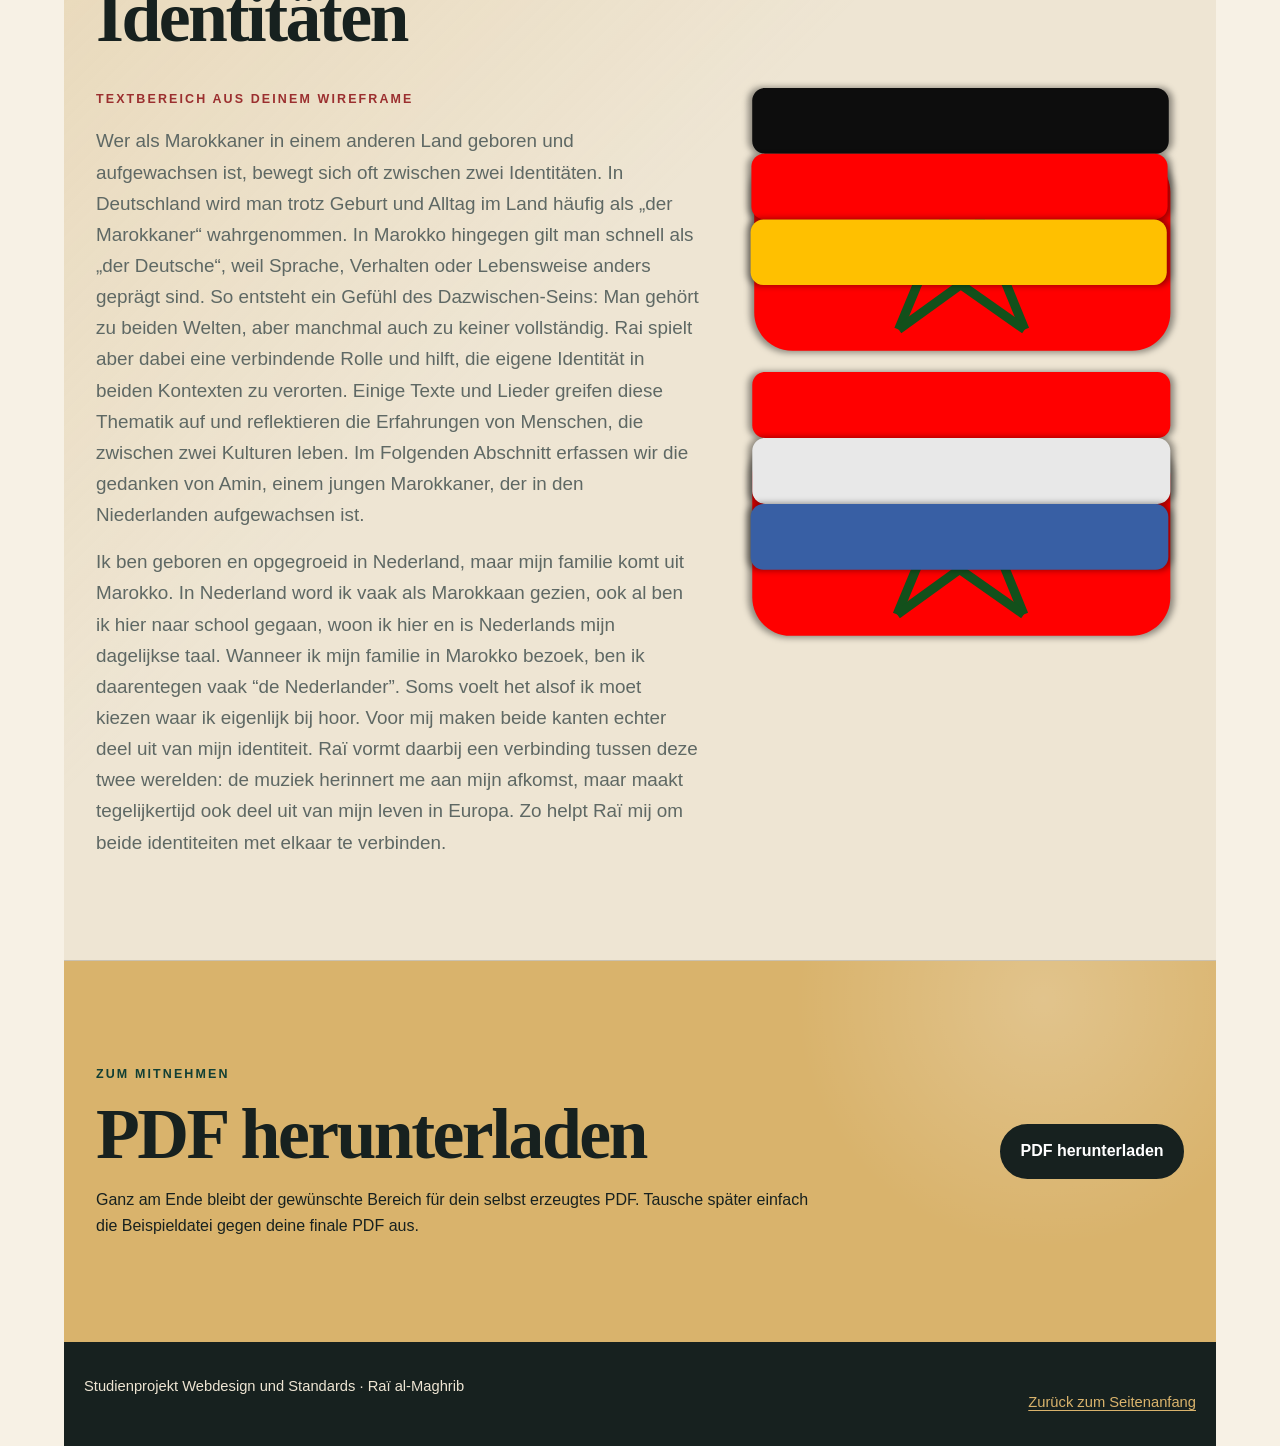
==== commit da3afc10: "SVG's eingefügt inklusive code" ====
--- a/rai-al-maghrib-wireframe-design/index.html
+++ b/rai-al-maghrib-wireframe-design/index.html
@@ -227,7 +227,7 @@
                         <p>
                         Wer als Marokkaner in einem anderen Land geboren und aufgewachsen ist, bewegt sich oft zwischen zwei Identitäten. In Deutschland wird man trotz Geburt und Alltag im Land häufig als „der Marokkaner“ wahrgenommen. In Marokko hingegen gilt man schnell als „der Deutsche“, weil Sprache, Verhalten oder Lebensweise anders geprägt sind.  
                         So entsteht ein Gefühl des Dazwischen-Seins: Man gehört zu beiden Welten, aber manchmal auch zu keiner vollständig. Rai spielt aber dabei eine verbindende Rolle und hilft, die eigene Identität in beiden Kontexten zu verorten. Einige Texte und Lieder greifen diese Thematik auf und reflektieren die Erfahrungen von Menschen, die zwischen zwei Kulturen leben.
-                        Im Folgenden Abschnitt erfassen wir die gedanken von Amin
+                        Im Folgenden Abschnitt erfassen wir die gedanken von Amin, einem jungen Marokkaner, der in den Niederlanden aufgewachsen ist.
 
                         </p>
                         <p>
@@ -238,34 +238,22 @@
                     </div>
                 </div>
 
-                <figure class="identity-figure">
-                    <svg
-                        class="identity-svg"
-                        viewBox="0 0 760 460"
-                        role="img"
-                        aria-labelledby="identity-title identity-desc">
-                        <title id="identity-title">Zwei Identitäten, eine Verbindung</title>
-                        <desc id="identity-desc">
-                            Zwei abstrakte Torformen werden durch mehrere geschwungene Linien verbunden.
-                        </desc>
-
-                        <g class="identity-gate identity-gate--left">
-                            <rect x="55" y="120" width="180" height="230" rx="18"></rect>
-                            <path d="M95 350V245C95 185 195 185 195 245V350"></path>
-                        </g>
-
-                        <g class="identity-gate identity-gate--right">
-                            <rect x="525" y="120" width="180" height="230" rx="18"></rect>
-                            <path d="M565 350V245C565 185 665 185 665 245V350"></path>
-                        </g>
-
-                        <path class="identity-wave identity-wave--one" d="M235 205C320 105 440 105 525 205"></path>
-                        <path class="identity-wave identity-wave--two" d="M235 250C330 170 430 170 525 250"></path>
-                        <path class="identity-wave identity-wave--three" d="M235 295C330 235 430 235 525 295"></path>
-                    </svg>
-                    <figcaption>Selbst erstelltes SVG: zwei Lebenswelten, verbunden durch Klang.</figcaption>
+                <div class="identity-flags">
+
+                <figure class="identity-flag">
+                    <img
+                        src="assets/images/D_Flagge.svg"
+                        alt="Verbindung der deutschen und marokkanischen Identität">
                 </figure>
-            </div>
+
+                <figure class="identity-flag">
+                    <img
+                        src="assets/images/N_Flagge.svg"
+                        alt="Verbindung der niederländischen und marokkanischen Identität">
+                </figure>
+
+                    </div>
+                    </div>
         </section>
 
         <section id="download" class="section section--download" aria-labelledby="download-title">
--- a/rai-al-maghrib-wireframe-design/css/components.css
+++ b/rai-al-maghrib-wireframe-design/css/components.css
@@ -431,60 +431,6 @@
     margin-bottom: 2rem;
 }
 
-.identity-figure {
-    padding: 1rem;
-    background: var(--color-white);
-    border: 0.0625rem solid var(--color-border);
-    box-shadow: var(--shadow-soft);
-}
-
-.identity-figure figcaption {
-    margin-top: 0.7rem;
-    color: var(--color-muted);
-    font-size: 0.9rem;
-}
-
-.identity-gate rect {
-    fill: var(--color-paper);
-    stroke-width: 10;
-}
-
-.identity-gate path {
-    fill: none;
-    stroke-linecap: round;
-    stroke-width: 10;
-}
-
-.identity-gate--left rect,
-.identity-gate--left path {
-    stroke: var(--color-green);
-}
-
-.identity-gate--right rect,
-.identity-gate--right path {
-    stroke: var(--color-red);
-}
-
-.identity-wave {
-    fill: none;
-    stroke-linecap: round;
-}
-
-.identity-wave--one {
-    stroke: var(--color-sand);
-    stroke-width: 15;
-}
-
-.identity-wave--two {
-    stroke: var(--color-teal);
-    stroke-width: 10;
-}
-
-.identity-wave--three {
-    stroke: var(--color-red);
-    stroke-width: 6;
-}
-
 /* DOWNLOAD --------------------------------------------------------- */
 .section--download {
     display: grid;
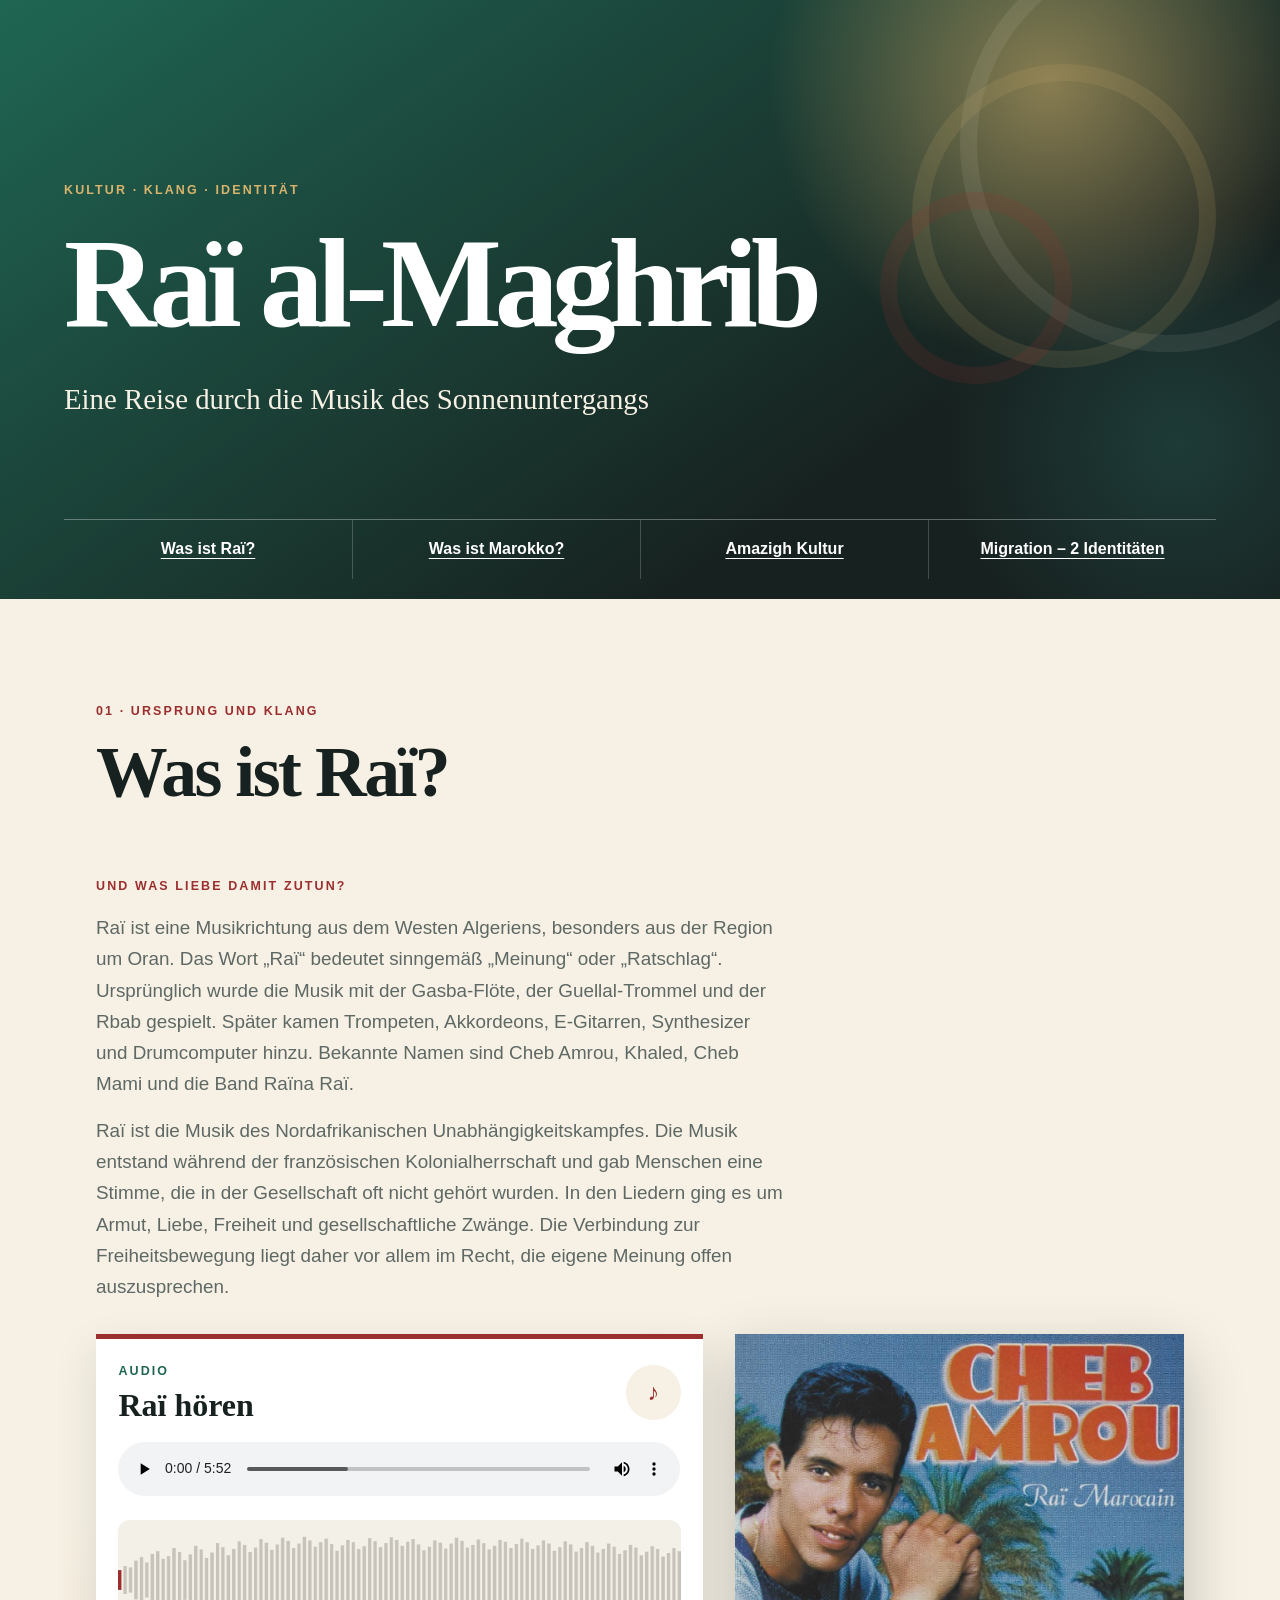
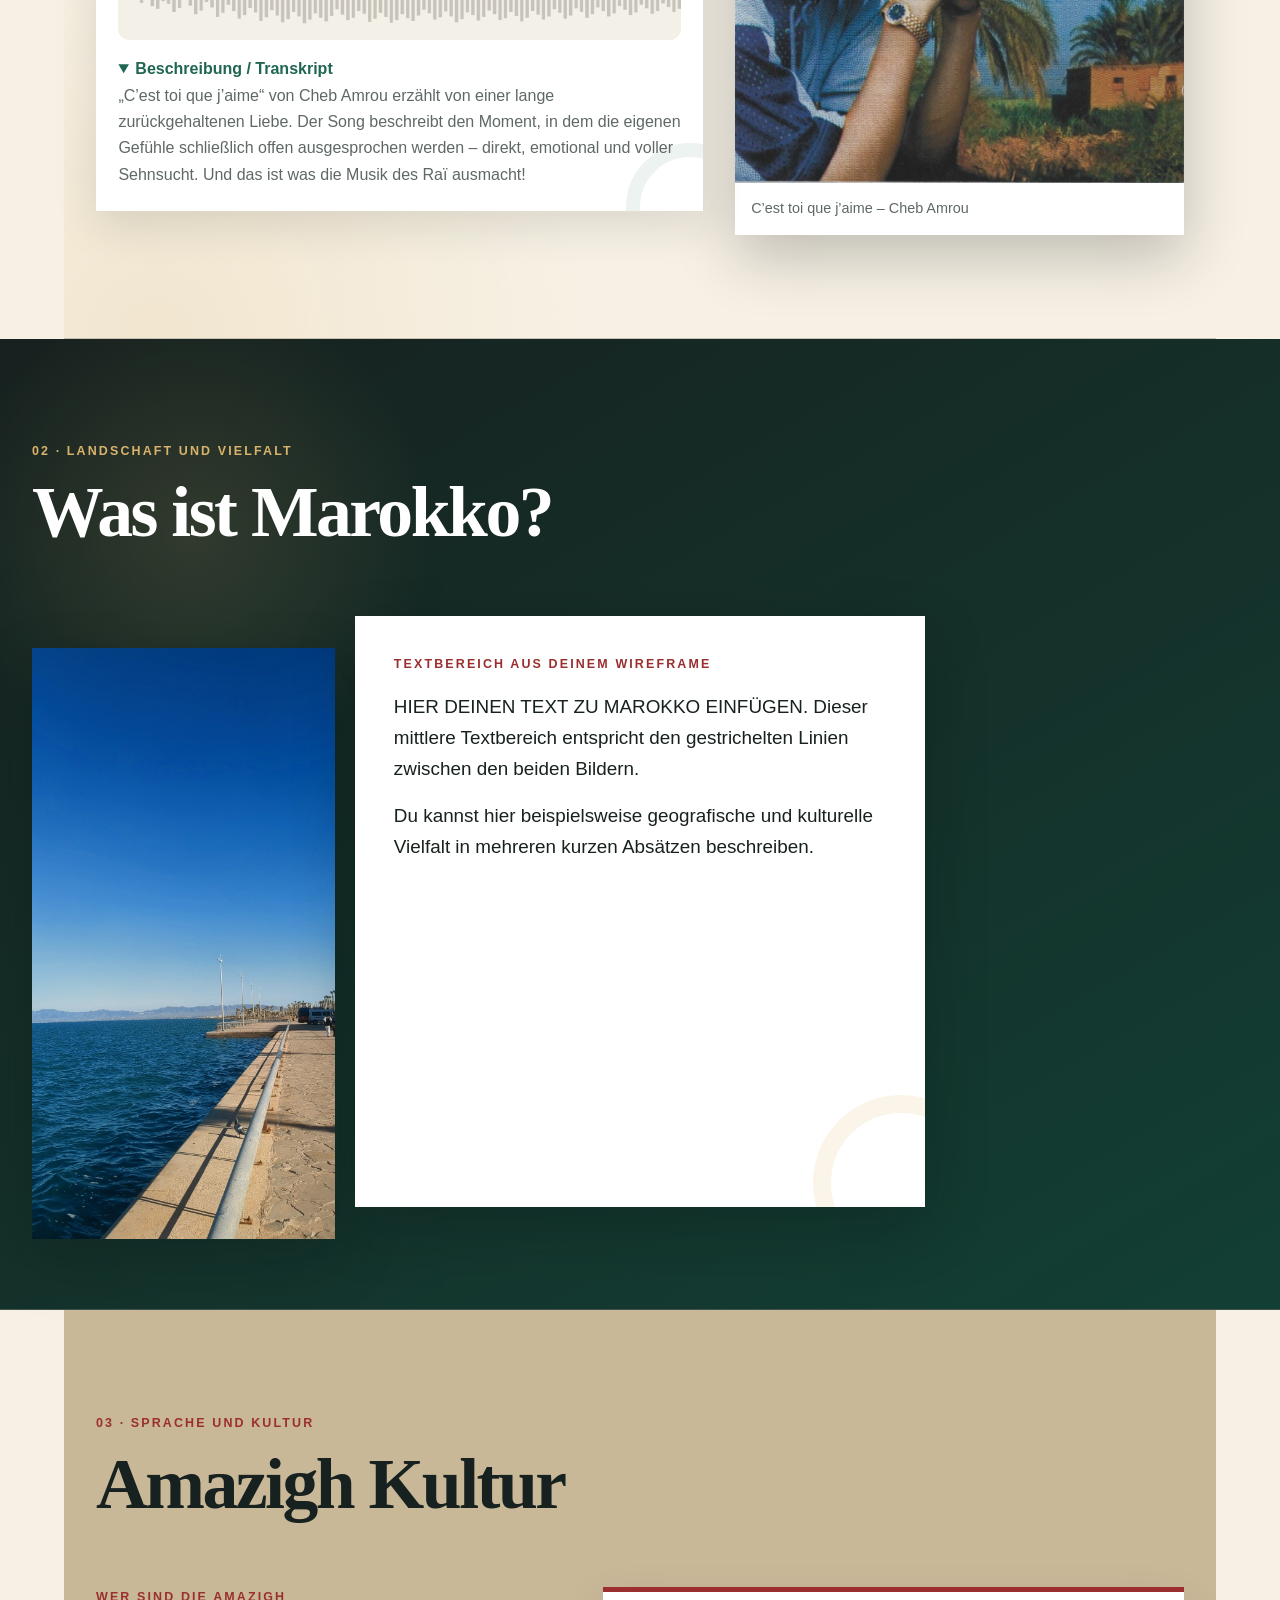
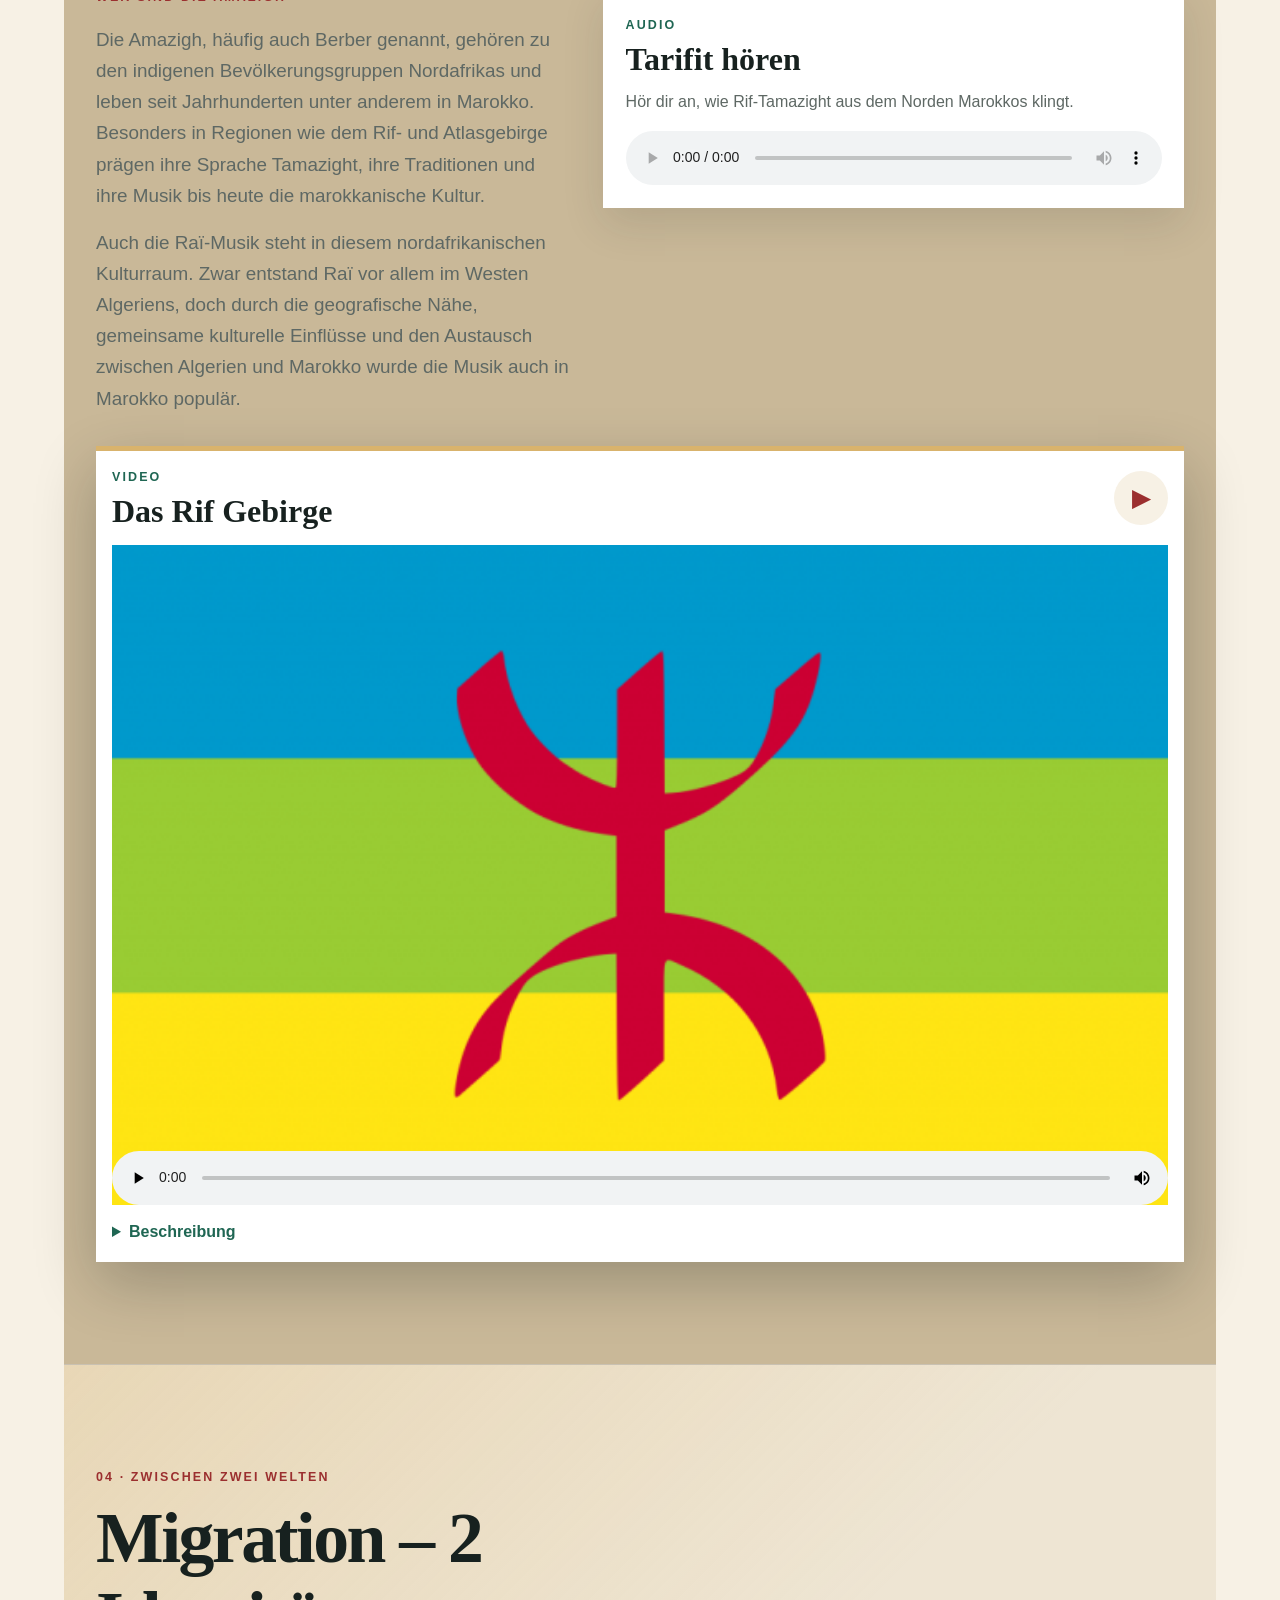
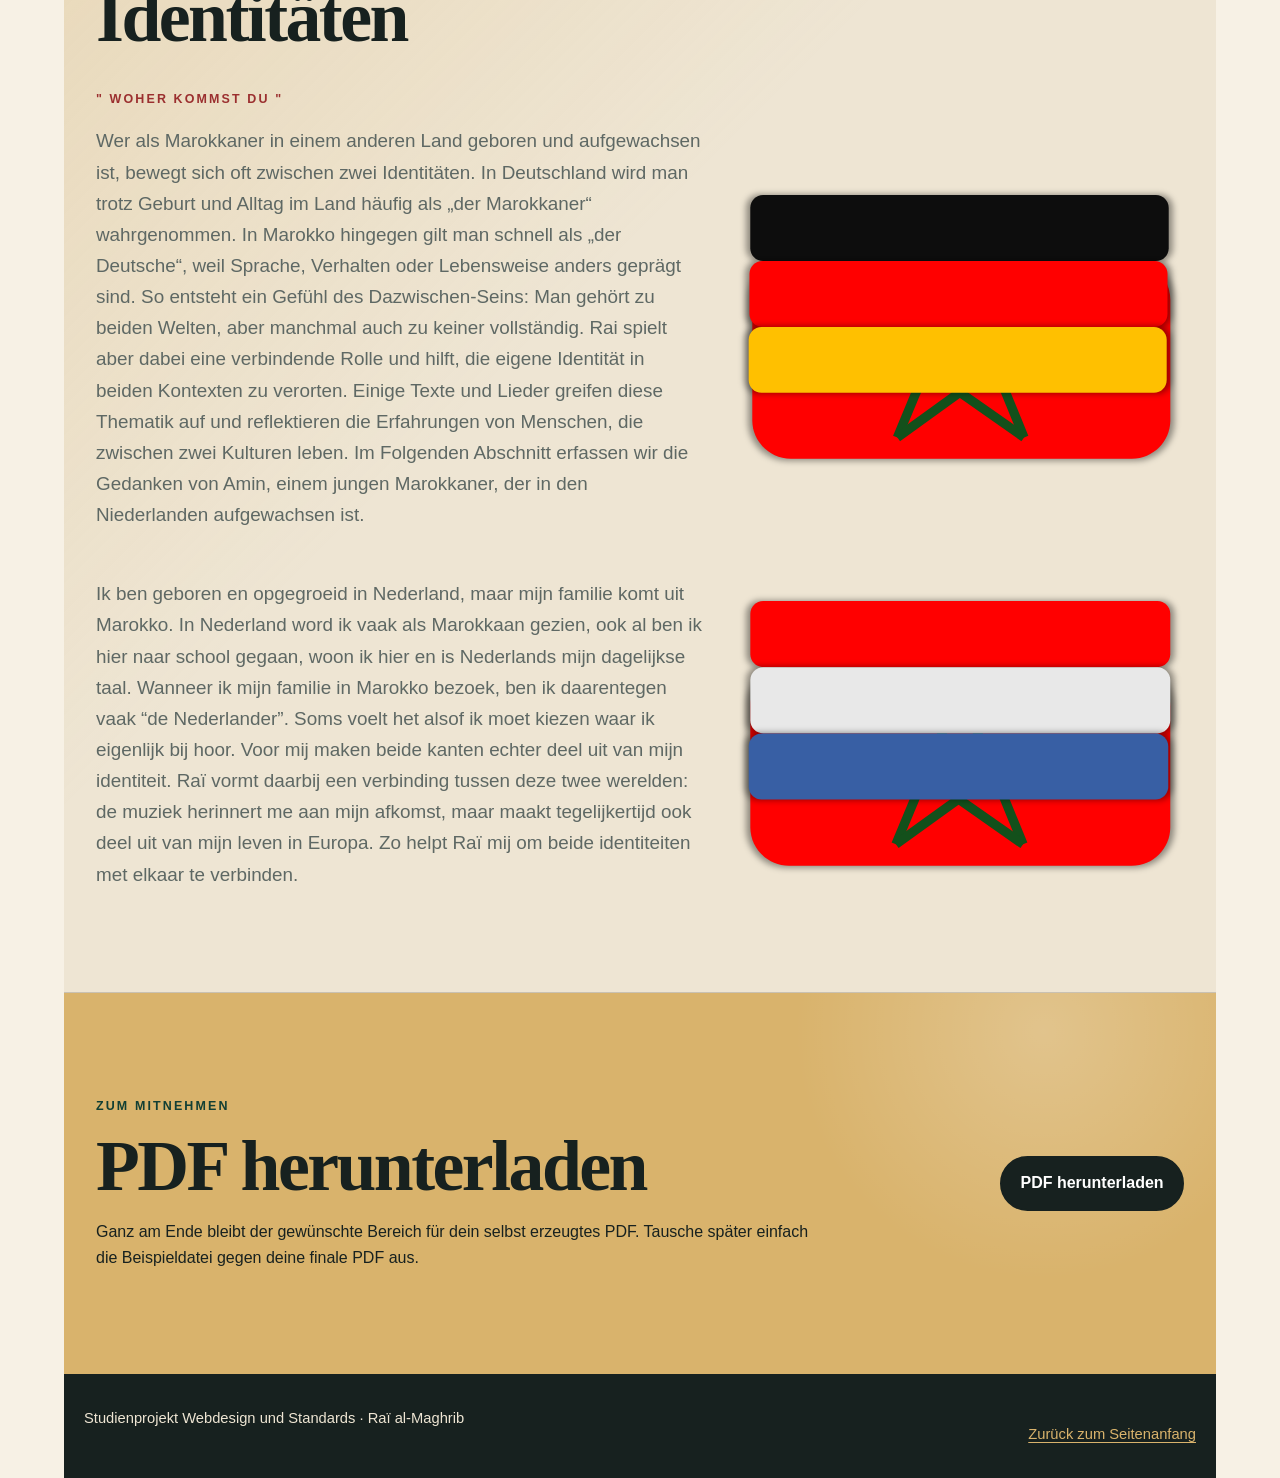
==== commit cf0e2213: "svgs überarbeitet, sturkur des html überarbeitet" ====
--- a/rai-al-maghrib-wireframe-design/index.html
+++ b/rai-al-maghrib-wireframe-design/index.html
@@ -1,280 +1,714 @@
 <!doctype html>
 <html lang="de">
+
 <head>
     <meta charset="utf-8">
-    <meta name="viewport" content="width=device-width, initial-scale=1">
-    <meta name="description" content="Raï al-Maghrib – Website-Template zu Marokko, Raï, Amazigh-Kultur und Migration.">
-    <title>Raï al-Maghrib – Musik des Sonnenuntergangs</title>
-
-    <link rel="stylesheet" href="css/reset.css">
-    <link rel="stylesheet" href="css/base.css">
-    <link rel="stylesheet" href="css/components.css">
-    <link rel="stylesheet" href="css/print.css" media="print">
-
-    <script src="js/canvas.js" defer></script>
+
+    <meta
+        name="viewport"
+        content="width=device-width, initial-scale=1">
+
+    <meta
+        name="description"
+        content="Raï al-Maghrib – Website-Template zu Marokko, Raï, Amazigh-Kultur und Migration.">
+
+    <title>
+        Raï al-Maghrib – Musik des Sonnenuntergangs
+    </title>
+
+    <link
+        rel="stylesheet"
+        href="css/reset.css">
+
+    <link
+        rel="stylesheet"
+        href="css/base.css">
+
+    <link
+        rel="stylesheet"
+        href="css/components.css">
+
+    <link
+        rel="stylesheet"
+        href="css/print.css"
+        media="print">
+
+    <script
+        src="js/canvas.js"
+        defer>
+    </script>
 </head>
+
 <body>
-    <a class="skip-link" href="#hauptinhalt">Direkt zum Inhalt</a>
+
+    <a
+        class="skip-link"
+        href="#hauptinhalt">
+        Direkt zum Inhalt
+    </a>
+
 
     <header class="site-header">
-        <div class="hero-decoration" aria-hidden="true">
+
+        <div
+            class="hero-decoration"
+            aria-hidden="true">
+
             <span class="hero-ring hero-ring--one"></span>
             <span class="hero-ring hero-ring--two"></span>
             <span class="hero-ring hero-ring--three"></span>
+
         </div>
 
+
         <div class="site-header__inner">
-            <p class="eyebrow">Kultur · Klang · Identität</p>
-            <h1>Raï al-Maghrib</h1>
-            <p class="lead">Eine Reise durch die Musik des Sonnenuntergangs</p>
+
+            <p class="eyebrow">
+                Kultur · Klang · Identität
+            </p>
+
+            <h1>
+                Raï al-Maghrib
+            </h1>
+
+            <p class="lead">
+                Eine Reise durch die Musik des Sonnenuntergangs
+            </p>
+
         </div>
 
-        <nav class="main-nav" aria-label="Hauptnavigation">
+
+        <nav
+            class="main-nav"
+            aria-label="Hauptnavigation">
+
             <ul>
-                <li><a href="#rai">Was ist Raï?</a></li>
-                <li><a href="#marokko">Was ist Marokko?</a></li>
-                <li><a href="#amazigh">Amazigh Kultur</a></li>
-                <li><a href="#migration">Migration – 2 Identitäten</a></li>
+
+                <li>
+                    <a href="#rai">
+                        Was ist Raï?
+                    </a>
+                </li>
+
+                <li>
+                    <a href="#marokko">
+                        Was ist Marokko?
+                    </a>
+                </li>
+
+                <li>
+                    <a href="#amazigh">
+                        Amazigh Kultur
+                    </a>
+                </li>
+
+                <li>
+                    <a href="#migration">
+                        Migration – 2 Identitäten
+                    </a>
+                </li>
+
             </ul>
+
         </nav>
+
     </header>
 
+
     <main id="hauptinhalt">
 
-        <section id="rai" class="section section--rai" aria-labelledby="rai-title">
+
+        <!-- ===================================================== -->
+        <!-- 01 WAS IST RAÏ                                       -->
+        <!-- ===================================================== -->
+
+        <section
+            id="rai"
+            class="section section--rai"
+            aria-labelledby="rai-title">
+
+
             <div class="section-heading">
-                <p class="section-kicker">01 · Ursprung und Klang</p>
-                <h2 id="rai-title">Was ist Raï?</h2>
+
+                <p class="section-kicker">
+                    01 · Ursprung und Klang
+                </p>
+
+                <h2 id="rai-title">
+                    Was ist Raï?
+                </h2>
+
             </div>
 
+
             <div class="rai-layout">
+
+
                 <div class="editorial-copy">
-                    <p class="placeholder-label">Und was Liebe damit zutun?</p>
+
+                    <p class="placeholder-label">
+                        Und was Liebe damit zutun?
+                    </p>
+
+
                     <div class="text-slot">
+
                         <p>
-                        Raï ist eine Musikrichtung aus dem Westen Algeriens, besonders aus der Region um Oran. Das Wort „Raï“ bedeutet sinngemäß „Meinung“ oder „Ratschlag“. Ursprünglich wurde die Musik mit der Gasba-Flöte, der Guellal-Trommel und der Rbab gespielt. Später kamen Trompeten, Akkordeons, E-Gitarren, Synthesizer und Drumcomputer hinzu. Bekannte Namen sind Cheb Amrou, Khaled, Cheb Mami und die Band Raïna Raï.
-                        </p>
+                            Raï ist eine Musikrichtung aus dem Westen Algeriens,
+                            besonders aus der Region um Oran. Das Wort „Raï“
+                            bedeutet sinngemäß „Meinung“ oder „Ratschlag“.
+                            Ursprünglich wurde die Musik mit der Gasba-Flöte,
+                            der Guellal-Trommel und der Rbab gespielt.
+                            Später kamen Trompeten, Akkordeons, E-Gitarren,
+                            Synthesizer und Drumcomputer hinzu.
+                            Bekannte Namen sind Cheb Amrou, Khaled,
+                            Cheb Mami und die Band Raïna Raï.
+                        </p>
+
                         <p>
-                            Raï ist die Musik des Nordafrikanischen Unabhängigkeitskampfes. Die Musik entstand während der französischen Kolonialherrschaft und gab Menschen eine Stimme, die in der Gesellschaft oft nicht gehört wurden. In den Liedern ging es um Armut, Liebe, Freiheit und gesellschaftliche Zwänge. Die Verbindung zur Freiheitsbewegung liegt daher vor allem im Recht, die eigene Meinung offen auszusprechen.
-                        </p>
-                    </div>
+                            Raï ist die Musik des Nordafrikanischen
+                            Unabhängigkeitskampfes. Die Musik entstand während
+                            der französischen Kolonialherrschaft und gab Menschen
+                            eine Stimme, die in der Gesellschaft oft nicht gehört
+                            wurden. In den Liedern ging es um Armut, Liebe,
+                            Freiheit und gesellschaftliche Zwänge.
+                            Die Verbindung zur Freiheitsbewegung liegt daher
+                            vor allem im Recht, die eigene Meinung offen
+                            auszusprechen.
+                        </p>
+
+                    </div>
+
                 </div>
 
-                    <article class="audio-card" aria-labelledby="audio-title">
-                        <div class="audio-card__top">
-                            <div>
-                                <p class="media-kicker">Audio</p>
-                                <h3 id="audio-title">Raï hören</h3>
-                            </div>
-                            <span class="audio-mark" aria-hidden="true">♪</span>
+
+                <!-- AUDIO -->
+
+                <article
+                    class="audio-card"
+                    aria-labelledby="audio-title">
+
+
+                    <div class="audio-card__top">
+
+                        <div>
+
+                            <p class="media-kicker">
+                                Audio
+                            </p>
+
+                            <h3 id="audio-title">
+                                Raï hören
+                            </h3>
+
                         </div>
-    <!-- RAI AUDIO  -->
-                        <audio id="raiAudio" controls preload="metadata">
-                        <source src="assets/audio/cest_toi_que_jaime.wav" type="audio/wav">
-                        <source src="assets/audio/cest_toi_que_jaime.ogg" type="audio/ogg">
-                        <source src="assets/audio/cest_toi_que_jaime.mp3" type="audio/mpeg">
+
+
+                        <span
+                            class="audio-mark"
+                            aria-hidden="true">
+                            ♪
+                        </span>
+
+                    </div>
+
+
+                    <audio
+                        id="raiAudio"
+                        controls
+                        preload="metadata">
+
+                        <source
+                            src="assets/audio/cest_toi_que_jaime.wav"
+                            type="audio/wav">
+
+                        <source
+                            src="assets/audio/cest_toi_que_jaime.ogg"
+                            type="audio/ogg">
+
+                        <source
+                            src="assets/audio/cest_toi_que_jaime.mp3"
+                            type="audio/mpeg">
+
                         Ihr Browser unterstützt das Audio-Element nicht.
-                        </audio>
-    <!-- RAI AUDIO/ -->
-    <!-- CANVAS -->
-
-                        <canvas
-                            id="audioCanvas"
-                            width="800"
-                            height="120"
-                            aria-label="Visualisierung der Audio von C’est toi que j’aime">
-                            Ihr Browser unterstützt das Canvas-Element nicht.
-                        </canvas>
-    <!-- CANVAS/ -->
-
-                        <details class="audio-description" open>
-                            <summary>Beschreibung / Transkript</summary>
-                            <p>
-                            „C’est toi que j’aime“ von Cheb Amrou erzählt von einer lange zurückgehaltenen Liebe. Der Song beschreibt den Moment, in dem die eigenen Gefühle schließlich offen ausgesprochen werden – direkt, emotional und voller Sehnsucht. Und das ist was die Musik des Raï ausmacht!
-                            </p>
-                        </details>
-                    </article>
-    <!-- AlbumCover -->
-            <figure class="album-card">
-                <img src="assets/images/cest_toi_que_jaime-cover.jpg"alt="Albumcover von C’est toi que j’aime von Cheb Amrou">
-                <figcaption>
-                    C’est toi que j’aime – Cheb Amrou
-                </figcaption>
-            </figure>
-            <!-- AlbumCover/ -->
+
+                    </audio>
+
+
+                    <!-- CANVAS -->
+
+                    <canvas
+                        id="audioCanvas"
+                        width="800"
+                        height="120"
+                        aria-label="Visualisierung der Audio von C’est toi que j’aime">
+
+                        Ihr Browser unterstützt das Canvas-Element nicht.
+
+                    </canvas>
+
+
+                    <details
+                        class="audio-description"
+                        open>
+
+                        <summary>
+                            Beschreibung / Transkript
+                        </summary>
+
+                        <p>
+                            „C’est toi que j’aime“ von Cheb Amrou erzählt von
+                            einer lange zurückgehaltenen Liebe. Der Song
+                            beschreibt den Moment, in dem die eigenen Gefühle
+                            schließlich offen ausgesprochen werden – direkt,
+                            emotional und voller Sehnsucht. Und das ist was
+                            die Musik des Raï ausmacht!
+                        </p>
+
+                    </details>
+
+                </article>
+
+
+                <!-- ALBUMCOVER -->
+
+                <figure class="album-card">
+
+                    <img
+                        src="assets/images/cest_toi_que_jaime-cover.jpg"
+                        alt="Albumcover von C’est toi que j’aime von Cheb Amrou">
+
+                    <figcaption>
+                        C’est toi que j’aime – Cheb Amrou
+                    </figcaption>
+
+                </figure>
+
             </div>
+
         </section>
 
-        <section id="marokko" class="section section--marokko" aria-labelledby="marokko-title">
+
+
+        <!-- ===================================================== -->
+        <!-- 02 MAROKKO                                           -->
+        <!-- ===================================================== -->
+
+        <section
+            id="marokko"
+            class="section section--marokko"
+            aria-labelledby="marokko-title">
+
+
             <div class="section-heading section-heading--light">
-                <p class="section-kicker">02 · Landschaft und Vielfalt</p>
-                <h2 id="marokko-title">Was ist Marokko?</h2>
+
+                <p class="section-kicker">
+                    02 · Landschaft und Vielfalt
+                </p>
+
+                <h2 id="marokko-title">
+                    Was ist Marokko?
+                </h2>
+
             </div>
 
+
             <div class="marokko-grid">
+
+
                 <figure class="photo-card photo-card--left">
-                    <img src="assets/images/meer-platzhalter.jpeg" alt="Platzhalter für ein eigenes Bild des Meeres">
-                    <figcaption>Bild des Meeres</figcaption>
+
+                    <img
+                        src="assets/images/meer-platzhalter.jpeg"
+                        alt="Platzhalter für ein eigenes Bild des Meeres">
+
+                    <figcaption>
+                        Bild des Meeres
+                    </figcaption>
+
                 </figure>
 
+
                 <article class="story-card">
-                    <p class="placeholder-label">Textbereich aus deinem Wireframe</p>
+
+                    <p class="placeholder-label">
+                        Textbereich aus deinem Wireframe
+                    </p>
+
+
                     <div class="text-slot text-slot--dark">
+
                         <p>
                             HIER DEINEN TEXT ZU MAROKKO EINFÜGEN.
-                            Dieser mittlere Textbereich entspricht den gestrichelten Linien
-                            zwischen den beiden Bildern.
-                        </p>
+                            Dieser mittlere Textbereich entspricht den
+                            gestrichelten Linien zwischen den beiden Bildern.
+                        </p>
+
                         <p>
-                            Du kannst hier beispielsweise geografische und kulturelle Vielfalt
-                            in mehreren kurzen Absätzen beschreiben.
-                        </p>
-                    </div>
+                            Du kannst hier beispielsweise geografische und
+                            kulturelle Vielfalt in mehreren kurzen Absätzen
+                            beschreiben.
+                        </p>
+
+                    </div>
+
                 </article>
+
             </div>
+
         </section>
 
-        <section id="amazigh" class="section section--amazigh" aria-labelledby="amazigh-title">
+
+
+        <!-- ===================================================== -->
+        <!-- 03 AMAZIGH KULTUR                                    -->
+        <!-- ===================================================== -->
+
+        <section
+            id="amazigh"
+            class="section section--amazigh"
+            aria-labelledby="amazigh-title">
+
+
             <div class="section-heading">
-                <p class="section-kicker">03 · Sprache und Kultur</p>
-                <h2 id="amazigh-title">Amazigh Kultur</h2>
+
+                <p class="section-kicker">
+                    03 · Sprache und Kultur
+                </p>
+
+                <h2 id="amazigh-title">
+                    Amazigh Kultur
+                </h2>
+
             </div>
 
+
             <div class="amazigh-grid">
 
-            <article class="amazigh-copy">
-            <p class="placeholder-label">Wer sind die Amazigh</p>
-            <div class="text-slot">
+
+                <!-- TEXT -->
+
+                <article class="amazigh-copy">
+
+                    <p class="placeholder-label">
+                        Wer sind die Amazigh
+                    </p>
+
+
+                    <div class="text-slot">
+
+                        <p>
+                            Die Amazigh, häufig auch Berber genannt,
+                            gehören zu den indigenen Bevölkerungsgruppen
+                            Nordafrikas und leben seit Jahrhunderten unter
+                            anderem in Marokko. Besonders in Regionen wie
+                            dem Rif- und Atlasgebirge prägen ihre Sprache
+                            Tamazight, ihre Traditionen und ihre Musik bis
+                            heute die marokkanische Kultur.
+                        </p>
+
+                        <p>
+                            Auch die Raï-Musik steht in diesem
+                            nordafrikanischen Kulturraum. Zwar entstand
+                            Raï vor allem im Westen Algeriens, doch durch
+                            die geografische Nähe, gemeinsame kulturelle
+                            Einflüsse und den Austausch zwischen Algerien
+                            und Marokko wurde die Musik auch in Marokko
+                            populär.
+                        </p>
+
+                    </div>
+
+                </article>
+
+
+                <!-- AUDIO -->
+
+                <div class="amazigh-media">
+
+                    <div class="audio-box">
+
+                        <p class="media-kicker">
+                            Audio
+                        </p>
+
+                        <h3>
+                            Tarifit hören
+                        </h3>
+
+                        <p class="audio-box__text">
+                            Hör dir an, wie Rif-Tamazight aus dem Norden
+                            Marokkos klingt.
+                        </p>
+
+
+                        <audio
+                            class="audio-box__player"
+                            controls
+                            preload="metadata">
+
+                            <source
+                                src="assets/audio/tamazight.mp3"
+                                type="audio/mpeg">
+
+                            <source
+                                src="assets/audio/tamazight.ogg"
+                                type="audio/ogg">
+
+                            <source
+                                src="assets/audio/tamazight.wav"
+                                type="audio/wav">
+
+                            Dein Browser unterstützt das Audio-Element nicht.
+
+                        </audio>
+
+                    </div>
+
+                </div>
+
+
+                <!-- VIDEO -->
+
+                <article
+                    class="video-card"
+                    aria-labelledby="video-title">
+
+
+                    <div class="video-card__heading">
+
+                        <div>
+
+                            <p class="media-kicker">
+                                Video
+                            </p>
+
+                            <h3 id="video-title">
+                                Das Rif Gebirge
+                            </h3>
+
+                        </div>
+
+
+                        <span
+                            class="video-mark"
+                            aria-hidden="true">
+                            ▶
+                        </span>
+
+                    </div>
+
+
+                    <video
+                        controls
+                        preload="metadata"
+                        poster="assets/images/video-poster.png">
+
+                        <source
+                            src="assets/video/Bauernhof_Video.mp4"
+                            type="video/mp4">
+
+                        <source
+                            src="assets/video/Bauernhof_Video..webm"
+                            type="video/webm">
+
+                        <source
+                            src="assets/video/Bauernhof_Video.ogv"
+                            type="video/ogg">
+
+                        Ihr Browser unterstützt das Video-Element nicht.
+
+                    </video>
+
+
+                    <details>
+
+                        <summary>
+                            Beschreibung
+                        </summary>
+
+                        <p>
+                            Das Rif-Gebirge im Norden und Nordosten Marokkos
+                            ist nicht nur landschaftlich prägend, sondern
+                            auch ein wichtiger kultureller Raum der Amazigh.
+                            Besonders die dort lebenden Rif-Amazigh haben
+                            über Generationen eigene sprachliche,
+                            musikalische und gesellschaftliche Traditionen
+                            bewahrt. Die Region steht damit beispielhaft
+                            für die kulturelle Vielfalt Marokkos und bildet
+                            einen wichtigen Hintergrund für das Verständnis
+                            nordmarokkanischer Identität.
+                        </p>
+
+                    </details>
+
+                </article>
+
+
+            </div>
+
+        </section>
+
+
+
+        <!-- ===================================================== -->
+        <!-- 04 MIGRATION                                         -->
+        <!-- ===================================================== -->
+
+        <section
+            id="migration"
+            class="section section--migration"
+            aria-labelledby="migration-title">
+
+
+            <div class="migration-layout">
+
+
+                <div>
+
+                    <div class="section-heading section-heading--migration">
+
+                        <p class="section-kicker">
+                            04 · Zwischen zwei Welten
+                        </p>
+
+                        <h2 id="migration-title">
+                            Migration – 2 Identitäten
+                        </h2>
+
+                    </div>
+
+
+                    <p class="placeholder-label">
+                        " Woher kommst du "
+                    </p>
+
+                <div class="identity-pairs">
+
+                    <div class="identity-pair">
+
+                        <div class="text-slot text-slot--wide">
+                            <p>
+                                Wer als Marokkaner in einem anderen Land geboren und
+                                aufgewachsen ist, bewegt sich oft zwischen zwei Identitäten.
+                                In Deutschland wird man trotz Geburt und Alltag im Land häufig
+                                als „der Marokkaner“ wahrgenommen. In Marokko hingegen gilt man
+                                schnell als „der Deutsche“, weil Sprache, Verhalten oder
+                                Lebensweise anders geprägt sind.
+
+                                So entsteht ein Gefühl des Dazwischen-Seins: Man gehört zu beiden
+                                Welten, aber manchmal auch zu keiner vollständig. Rai spielt aber
+                                dabei eine verbindende Rolle und hilft, die eigene Identität in
+                                beiden Kontexten zu verorten. Einige Texte und Lieder greifen
+                                diese Thematik auf und reflektieren die Erfahrungen von Menschen,
+                                die zwischen zwei Kulturen leben.
+
+                                Im Folgenden Abschnitt erfassen wir die Gedanken von Amin,
+                                einem jungen Marokkaner, der in den Niederlanden
+                                aufgewachsen ist.
+                            </p>
+                        </div>
+
+                        <figure class="identity-flag">
+                            <img
+                                src="assets/images/D_Flagge.svg"
+                                alt="Verbindung der deutschen und marokkanischen Identität">
+                        </figure>
+
+                    </div>
+
+
+                    <div class="identity-pair">
+
+                        <div class="text-slot text-slot--wide">
+                            <p>
+                                Ik ben geboren en opgegroeid in Nederland, maar mijn familie
+                                komt uit Marokko. In Nederland word ik vaak als Marokkaan
+                                gezien, ook al ben ik hier naar school gegaan, woon ik hier
+                                en is Nederlands mijn dagelijkse taal. Wanneer ik mijn familie
+                                in Marokko bezoek, ben ik daarentegen vaak “de Nederlander”.
+
+                                Soms voelt het alsof ik moet kiezen waar ik eigenlijk bij hoor.
+                                Voor mij maken beide kanten echter deel uit van mijn identiteit.
+                                Raï vormt daarbij een verbinding tussen deze twee werelden:
+                                de muziek herinnert me aan mijn afkomst, maar maakt tegelijkertijd
+                                ook deel uit van mijn leven in Europa. Zo helpt Raï mij om beide
+                                identiteiten met elkaar te verbinden.
+                            </p>
+                        </div>
+
+                        <figure class="identity-flag">
+                            <img
+                                src="assets/images/N_Flagge.svg"
+                                alt="Verbindung der niederländischen und marokkanischen Identität">
+                        </figure>
+
+                    </div>
+
+                </div>
+        </section>
+
+
+
+        <!-- ===================================================== -->
+        <!-- PDF DOWNLOAD                                         -->
+        <!-- ===================================================== -->
+
+        <section
+            id="download"
+            class="section section--download"
+            aria-labelledby="download-title">
+
+
+            <div>
+
+                <p class="section-kicker">
+                    Zum Mitnehmen
+                </p>
+
+                <h2 id="download-title">
+                    PDF herunterladen
+                </h2>
+
                 <p>
-                    Die Amazigh, häufig auch Berber genannt, gehören zu den
-                    indigenen Bevölkerungsgruppen Nordafrikas und leben seit
-                    Jahrhunderten unter anderem in Marokko. Besonders in Regionen
-                    wie dem Rif- und Atlasgebirge prägen ihre Sprache Tamazight,
-                    ihre Traditionen und ihre Musik bis heute die marokkanische Kultur.
+                    Ganz am Ende bleibt der gewünschte Bereich für dein
+                    selbst erzeugtes PDF. Tausche später einfach die
+                    Beispieldatei gegen deine finale PDF aus.
                 </p>
 
-                <p>
-                    Auch die Raï-Musik steht in diesem nordafrikanischen Kulturraum.
-                    Zwar entstand Raï vor allem im Westen Algeriens, doch durch die
-                    geografische Nähe, gemeinsame kulturelle Einflüsse und den
-                    Austausch zwischen Algerien und Marokko wurde die Musik auch
-                    in Marokko populär.
-                </p>
             </div>
-        </article>
-
-
-            <div class="amazigh-media">
-
-            <div class="audio-box">
-                <p class="media-kicker">Audio</p>
-
-                <h3>Tarifit hören</h3>
-
-                <p class="audio-box__text">
-                    Hör dir an, wie Rif-Tamazight aus dem Norden Marokkos klingt.
-                </p>
-
-                <audio
-                    class="audio-box__player"
-                    controls
-                    preload="metadata">
-
-                    <source src="assets/audio/tamazight.mp3"type="audio/mpeg">
-                    <source src="assets/audio/tamazight.ogg"type="audio/ogg">
-                    <source src="assets/audio/tamazight.wav"type="audio/wav">
-                    Dein Browser unterstützt das Audio-Element nicht.
-                </audio>
-            </div>
-                        </article>
-                    </div>
-                </article>
-
-                <article class="video-card" aria-labelledby="video-title">
-                    <div class="video-card__heading">
-                        <div>
-                            <p class="media-kicker">Video</p>
-                            <h3 id="video-title">Das Rif Gebirge</h3>
-                        </div>
-                        <span class="video-mark" aria-hidden="true">▶</span>
-                    </div>
-
-                    <video controls preload="metadata" poster="assets/images/video-poster.png">
-                        <source src="assets/video/Bauernhof_Video.mp4" type="video/mp4">
-                        <source src="assets/video/Bauernhof_Video..webm"type="video/webm">
-                        <source src="assets/video/Bauernhof_Video.ogv"type="video/ogg">
-                        Ihr Browser unterstützt das Video-Element nicht.
-                    </video>
-
-                    <details>
-                        <summary>Beschreibung</summary>
-                        <p>Das Rif-Gebirge im Norden und Nordosten Marokkos ist nicht nur landschaftlich prägend, sondern auch ein wichtiger kultureller Raum der Amazigh. Besonders die dort lebenden Rif-Amazigh haben über Generationen eigene sprachliche, musikalische und gesellschaftliche Traditionen bewahrt. Die Region steht damit beispielhaft für die kulturelle Vielfalt Marokkos und bildet einen wichtigen Hintergrund für das Verständnis nordmarokkanischer Identität.</p>
-                    </details>
-                </article>
-            </div>
+
+
+            <a
+                class="button button--download"
+                href="assets/pdf/rai-marokko-konzept.pdf"
+                download>
+
+                PDF herunterladen
+
+            </a>
+
         </section>
 
-        <section id="migration" class="section section--migration" aria-labelledby="migration-title">
-            <div class="migration-layout">
-                <div>
-                    <div class="section-heading section-heading--migration">
-                        <p class="section-kicker">04 · Zwischen zwei Welten</p>
-                        <h2 id="migration-title">Migration – 2 Identitäten</h2>
-                    </div>
-
-                    <p class="placeholder-label">Textbereich aus deinem Wireframe</p>
-                    <div class="text-slot text-slot--wide">
-                        <p>
-                        Wer als Marokkaner in einem anderen Land geboren und aufgewachsen ist, bewegt sich oft zwischen zwei Identitäten. In Deutschland wird man trotz Geburt und Alltag im Land häufig als „der Marokkaner“ wahrgenommen. In Marokko hingegen gilt man schnell als „der Deutsche“, weil Sprache, Verhalten oder Lebensweise anders geprägt sind.  
-                        So entsteht ein Gefühl des Dazwischen-Seins: Man gehört zu beiden Welten, aber manchmal auch zu keiner vollständig. Rai spielt aber dabei eine verbindende Rolle und hilft, die eigene Identität in beiden Kontexten zu verorten. Einige Texte und Lieder greifen diese Thematik auf und reflektieren die Erfahrungen von Menschen, die zwischen zwei Kulturen leben.
-                        Im Folgenden Abschnitt erfassen wir die gedanken von Amin, einem jungen Marokkaner, der in den Niederlanden aufgewachsen ist.
-
-                        </p>
-                        <p>
-                        Ik ben geboren en opgegroeid in Nederland, maar mijn familie komt uit Marokko. In Nederland word ik vaak als Marokkaan gezien, ook al ben ik hier naar school gegaan, woon ik hier en is Nederlands mijn dagelijkse taal. Wanneer ik mijn familie in Marokko bezoek, ben ik daarentegen vaak “de Nederlander”.
-
-                        Soms voelt het alsof ik moet kiezen waar ik eigenlijk bij hoor. Voor mij maken beide kanten echter deel uit van mijn identiteit. Raï vormt daarbij een verbinding tussen deze twee werelden: de muziek herinnert me aan mijn afkomst, maar maakt tegelijkertijd ook deel uit van mijn leven in Europa. Zo helpt Raï mij om beide identiteiten met elkaar te verbinden.
-                        </p>
-                    </div>
-                </div>
-
-                <div class="identity-flags">
-
-                <figure class="identity-flag">
-                    <img
-                        src="assets/images/D_Flagge.svg"
-                        alt="Verbindung der deutschen und marokkanischen Identität">
-                </figure>
-
-                <figure class="identity-flag">
-                    <img
-                        src="assets/images/N_Flagge.svg"
-                        alt="Verbindung der niederländischen und marokkanischen Identität">
-                </figure>
-
-                    </div>
-                    </div>
-        </section>
-
-        <section id="download" class="section section--download" aria-labelledby="download-title">
-            <div>
-                <p class="section-kicker">Zum Mitnehmen</p>
-                <h2 id="download-title">PDF herunterladen</h2>
-                <p>
-                    Ganz am Ende bleibt der gewünschte Bereich für dein selbst erzeugtes PDF.
-                    Tausche später einfach die Beispieldatei gegen deine finale PDF aus.
-                </p>
-            </div>
-
-            <a class="button button--download" href="assets/pdf/rai-marokko-konzept.pdf" download>
-                PDF herunterladen
+
+    </main>
+
+
+
+    <footer class="site-footer">
+
+        <p>
+            Studienprojekt Webdesign und Standards · Raï al-Maghrib
+        </p>
+
+        <p>
+            <a href="#hauptinhalt">
+                Zurück zum Seitenanfang
             </a>
-        </section>
-    </main>
-
-    <footer class="site-footer">
-        <p>Studienprojekt Webdesign und Standards · Raï al-Maghrib</p>
-        <p><a href="#hauptinhalt">Zurück zum Seitenanfang</a></p>
+        </p>
+
     </footer>
+
+
 </body>
-</html>
+</html>
--- a/rai-al-maghrib-wireframe-design/css/components.css
+++ b/rai-al-maghrib-wireframe-design/css/components.css
@@ -1,30 +1,59 @@
-/* 3. Ebene der CSS-Kaskade: Komponenten und Layout */
-
-/* HERO ------------------------------------------------------------- */
+/* ============================================================= */
+/* 3. Ebene der CSS-Kaskade: Komponenten und Layout              */
+/* ============================================================= */
+
+
+/* ============================================================= */
+/* HERO                                                          */
+/* ============================================================= */
+
 .site-header {
     position: relative;
     overflow: hidden;
+
     padding: 1.25rem;
+
     background:
-        radial-gradient(circle at 82% 14%, rgba(217, 179, 108, 0.58), transparent 24%),
-        radial-gradient(circle at 92% 74%, rgba(47, 127, 121, 0.28), transparent 19%),
-        linear-gradient(145deg, var(--color-green), var(--color-ink) 72%);
+        radial-gradient(
+            circle at 82% 14%,
+            rgba(217, 179, 108, 0.58),
+            transparent 24%
+        ),
+        radial-gradient(
+            circle at 92% 74%,
+            rgba(47, 127, 121, 0.28),
+            transparent 19%
+        ),
+        linear-gradient(
+            145deg,
+            var(--color-green),
+            var(--color-ink) 72%
+        );
+
     color: var(--color-white);
 }
+
 
 .site-header__inner,
 .main-nav,
 .section,
 .site-footer {
     width: min(100%, var(--content-width));
+
     margin-inline: auto;
 }
+
 
 .site-header__inner {
     position: relative;
+
     z-index: 2;
-    padding-block: clamp(5rem, 13vw, 10rem) clamp(3.8rem, 8vw, 6rem);
-}
+
+    padding-block:
+        clamp(5rem, 13vw, 10rem)
+        clamp(3.8rem, 8vw, 6rem);
+}
+
 
 .eyebrow,
 .section-kicker,
@@ -32,204 +61,320 @@
 .placeholder-label {
     font-size: 0.78rem;
     font-weight: 700;
+
     letter-spacing: 0.17em;
+
     text-transform: uppercase;
 }
+
 
 .eyebrow {
     margin-bottom: 0.75rem;
+
     color: var(--color-sand);
 }
+
 
 .lead {
     max-width: 44rem;
+
     margin-top: 1.4rem;
+
     color: var(--color-paper);
+
     font-family: var(--font-display);
     font-size: clamp(1.25rem, 2.7vw, 1.8rem);
 }
 
+
 .hero-decoration {
     position: absolute;
+
     inset: 0;
+
     pointer-events: none;
 }
+
 
 .hero-ring {
     position: absolute;
+
     border: 1.1rem solid rgba(247, 241, 229, 0.08);
+
     border-radius: 50%;
 }
+
 
 .hero-ring--one {
     width: 26rem;
     height: 26rem;
+
     right: -6rem;
     top: -4rem;
 }
+
 
 .hero-ring--two {
     width: 19rem;
     height: 19rem;
+
     right: 4rem;
     top: 4rem;
+
     border-color: rgba(217, 179, 108, 0.13);
 }
+
 
 .hero-ring--three {
     width: 12rem;
     height: 12rem;
+
     right: 13rem;
     top: 12rem;
+
     border-color: rgba(155, 47, 47, 0.16);
 }
 
-/* NAV -------------------------------------------------------------- */
+
+
+/* ============================================================= */
+/* NAVIGATION                                                    */
+/* ============================================================= */
+
 .main-nav {
     position: relative;
+
     z-index: 3;
-    border-top: 0.0625rem solid rgba(255, 255, 255, 0.32);
-}
+
+    border-top:
+        0.0625rem solid rgba(255, 255, 255, 0.32);
+}
+
 
 .main-nav ul {
     display: grid;
+
     grid-template-columns: 1fr;
 }
 
+
 .main-nav li + li {
-    border-top: 0.0625rem solid rgba(255, 255, 255, 0.2);
-}
+    border-top:
+        0.0625rem solid rgba(255, 255, 255, 0.2);
+}
+
 
 .main-nav a {
     display: block;
+
     padding: 1rem 0.5rem;
+
     color: var(--color-white);
+
     font-weight: 700;
+
     text-align: center;
+
     text-decoration-thickness: 0.08rem;
 }
+
 
 .main-nav a:hover,
 .main-nav a:focus-visible {
     color: var(--color-sand);
 }
 
-/* SHARED SECTION SYSTEM -------------------------------------------- */
+
+
+/* ============================================================= */
+/* ALLGEMEINE SECTION-ELEMENTE                                   */
+/* ============================================================= */
+
 .section {
     position: relative;
-    padding: clamp(4.5rem, 8vw, 7rem) 1.25rem;
-    border-bottom: 0.0625rem solid var(--color-border);
-}
+
+    padding:
+        clamp(4.5rem, 8vw, 7rem)
+        1.25rem;
+
+    border-bottom:
+        0.0625rem solid var(--color-border);
+}
+
 
 .section-heading {
-    margin-bottom: clamp(2.5rem, 5vw, 4rem);
-}
+    margin-bottom:
+        clamp(2.5rem, 5vw, 4rem);
+}
+
 
 .section-kicker {
     margin-bottom: 0.7rem;
+
     color: var(--color-red);
 }
+
 
 .section-heading--light .section-kicker,
 .section--marokko .media-kicker {
     color: var(--color-sand);
 }
 
+
 .section-heading--light h2 {
     color: var(--color-white);
 }
 
+
 .placeholder-label {
     margin-bottom: 1rem;
+
     color: var(--color-red);
 }
+
 
 .media-kicker {
     margin-bottom: 0.4rem;
+
     color: var(--color-green);
 }
+
 
 .text-slot {
     max-width: 43rem;
+
     color: var(--color-muted);
-    font-size: clamp(1.04rem, 1.8vw, 1.18rem);
-}
+
+    font-size:
+        clamp(1.04rem, 1.8vw, 1.18rem);
+}
+
 
 .text-slot--wide {
     max-width: 49rem;
 }
 
+
 .text-slot--dark {
     color: var(--color-ink);
 }
 
-/* 01 RAÏ ----------------------------------------------------------- */
+
+
+/* ============================================================= */
+/* 01 RAÏ                                                        */
+/* ============================================================= */
+
 .section--rai {
     background:
-        radial-gradient(circle at 8% 100%, rgba(217, 179, 108, 0.18), transparent 25%),
+        radial-gradient(
+            circle at 8% 100%,
+            rgba(217, 179, 108, 0.18),
+            transparent 25%
+        ),
         var(--color-paper);
 }
+
 
 .rai-layout {
     display: grid;
+
     gap: 2rem;
 }
+
 
 .editorial-copy {
     align-self: center;
 }
 
+
+
+/* AUDIO -------------------------------------------------------- */
+
 .audio-card {
     position: relative;
+
     overflow: hidden;
+
     max-width: 39rem;
+
     margin-top: 2.3rem;
+
     padding: 1.4rem;
+
     background: var(--color-white);
-    border-top: 0.34rem solid var(--color-red);
+
+    border-top:
+        0.34rem solid var(--color-red);
+
     box-shadow: var(--shadow-soft);
 }
+
 
 .audio-card::after {
     position: absolute;
+
     right: -3.2rem;
     bottom: -3.8rem;
+
     width: 8rem;
     height: 8rem;
-    border: 0.9rem solid rgba(31, 102, 83, 0.08);
+
+    border:
+        0.9rem solid rgba(31, 102, 83, 0.08);
+
     border-radius: 50%;
+
     content: "";
 }
+
 
 .audio-card__top,
 .video-card__heading {
     display: flex;
+
     align-items: center;
     justify-content: space-between;
+
     gap: 1rem;
 }
+
 
 .audio-mark,
 .video-mark {
     display: grid;
+
     flex: 0 0 auto;
+
     width: 3.4rem;
     height: 3.4rem;
+
     place-items: center;
+
     border-radius: 50%;
+
     background: var(--color-paper);
+
     color: var(--color-red);
+
     font-size: 1.45rem;
     font-weight: 700;
 }
 
+
 .audio-card audio {
     width: 100%;
+
     margin-top: 1.15rem;
 }
 
-.audio-card__canvas {
+
+
+/* CANVAS ------------------------------------------------------- */
+
+#audioCanvas {
     display: block;
+
     width: 100%;
     height: 120px;
 
@@ -237,169 +382,288 @@
     margin-bottom: 1rem;
 
     background: var(--color-paper);
+
     border-radius: 0.75rem;
 }
+
+
+
+/* AUDIO BESCHREIBUNG ------------------------------------------ */
 
 .audio-card details,
 .video-card details {
     position: relative;
+
     z-index: 2;
+
     margin-top: 0.9rem;
+
     color: var(--color-muted);
 }
+
 
 .audio-card summary,
 .video-card summary {
     cursor: pointer;
+
     color: var(--color-green);
+
     font-weight: 700;
 }
+
+
+
+/* ALBUM ------------------------------------------------------- */
 
 .album-card {
     overflow: hidden;
+
     margin: 0;
+
     background: var(--color-white);
+
     box-shadow: var(--shadow-strong);
 }
+
 
 .album-card img {
     display: block;
+
     width: 100%;
+
     aspect-ratio: 1 / 1;
+
     object-fit: cover;
 }
+
 
 .album-card figcaption {
     padding: 0.9rem 1rem;
+
     color: var(--color-muted);
+
     font-size: 0.9rem;
 }
+
+
+
+/* BUTTONS ----------------------------------------------------- */
 
 .button {
     display: inline-flex;
+
     align-items: center;
     justify-content: center;
+
     margin-top: 1.2rem;
+
     padding: 0.75rem 1.15rem;
-    border: 0.125rem solid var(--color-green);
+
+    border:
+        0.125rem solid var(--color-green);
+
     border-radius: 999px;
+
     background: var(--color-green);
+
     color: var(--color-white);
+
     font-weight: 700;
+
     text-decoration: none;
+
     cursor: pointer;
 }
+
 
 .button:hover,
 .button:focus-visible {
     border-color: var(--color-red);
+
     background: var(--color-red);
+
     color: var(--color-white);
 }
 
-/* 02 MAROKKO ------------------------------------------------------- */
+
+
+/* ============================================================= */
+/* 02 MAROKKO                                                    */
+/* ============================================================= */
+
 .section--marokko {
     width: 100%;
+
     max-width: none;
-    padding-inline: max(1.25rem, calc((100vw - var(--content-width)) / 2 + 1.25rem));
+
+    padding-inline:
+        max(
+            1.25rem,
+            calc(
+                (100vw - var(--content-width)) / 2
+                + 1.25rem
+            )
+        );
+
     background:
-        radial-gradient(circle at 15% 20%, rgba(217, 179, 108, 0.14), transparent 18%),
-        linear-gradient(150deg, var(--color-ink), var(--color-green-deep));
+        radial-gradient(
+            circle at 15% 20%,
+            rgba(217, 179, 108, 0.14),
+            transparent 18%
+        ),
+        linear-gradient(
+            150deg,
+            var(--color-ink),
+            var(--color-green-deep)
+        );
+
     color: var(--color-white);
-    border-bottom-color: var(--color-dark-border);
-}
+
+    border-bottom-color:
+        var(--color-dark-border);
+}
+
 
 .marokko-grid {
     display: grid;
+
     gap: 1.25rem;
+
     align-items: stretch;
 }
+
 
 .photo-card,
 .story-card,
 .video-card,
 .editorial-panel {
     background: var(--color-white);
+
     color: var(--color-ink);
+
     box-shadow: var(--shadow-strong);
 }
+
 
 .photo-card {
     overflow: hidden;
 }
+
 
 .photo-card img {
     width: 100%;
     height: 100%;
+
     min-height: 18rem;
+
     object-fit: cover;
 }
 
+
 .photo-card figcaption {
-    padding: 0.75rem 1rem 1rem;
+    padding:
+        0.75rem
+        1rem
+        1rem;
+
     color: var(--color-muted);
+
     font-size: 0.9rem;
 }
+
 
 .story-card {
     position: relative;
+
     overflow: hidden;
-    padding: clamp(1.6rem, 3vw, 2.5rem);
-}
+
+    padding:
+        clamp(1.6rem, 3vw, 2.5rem);
+}
+
 
 .story-card::after {
     position: absolute;
+
     right: -4rem;
     bottom: -4rem;
+
     width: 11rem;
     height: 11rem;
-    border: 1.15rem solid rgba(217, 179, 108, 0.15);
+
+    border:
+        1.15rem solid rgba(217, 179, 108, 0.15);
+
     border-radius: 50%;
+
     content: "";
 }
 
-/* 03 AMAZIGH ------------------------------------------------------- */
+
+
+/* ============================================================= */
+/* 03 AMAZIGH                                                    */
+/* ============================================================= */
+
 .section--amazigh {
-    background:
-        #c9b898;
-}
+    background: #c9b898;
+}
+
 
 .amazigh-grid {
     display: grid;
+
     gap: 2rem;
 }
 
-.editorial-panel {
-    align-self: center;
-    padding: clamp(1.5rem, 3vw, 2.4rem);
-    border-top: 0.35rem solid var(--color-green);
-    box-shadow: var(--shadow-soft);
-}
+
+.amazigh-copy {
+    align-self: start;
+}
+
+
+.amazigh-media {
+    align-self: start;
+}
+
 
 .video-card {
     align-self: start;
+
+    width: 100%;
+
     padding: 1rem;
-    border-top: 0.35rem solid var(--color-sand);
-    width: 100%;
-}
+
+    border-top:
+        0.35rem solid var(--color-sand);
+}
+
 
 .video-card video {
     width: 100%;
+
     margin-top: 1rem;
 }
+
+
+
+/* AMAZIGH AUDIO ----------------------------------------------- */
 
 .audio-box {
     position: relative;
 
     margin-top: 2rem;
+
     padding: 1.4rem;
 
     background: var(--color-white);
 
-    border-top: 0.35rem solid var(--color-red);
+    border-top:
+        0.35rem solid var(--color-red);
 
     box-shadow: var(--shadow-soft);
 }
+
 
 .audio-box__text {
     margin-top: 0.75rem;
@@ -407,6 +671,7 @@
     color: var(--color-muted);
 }
 
+
 .audio-box__player {
     display: block;
 
@@ -414,166 +679,291 @@
 
     margin-top: 1rem;
 }
-/* 04 MIGRATION ----------------------------------------------------- */
+
+
+
+/* ============================================================= */
+/* 04 MIGRATION                                                  */
+/* ============================================================= */
+
 .section--migration {
     background:
-        linear-gradient(135deg, rgba(217, 179, 108, 0.28), transparent 44%),
+        linear-gradient(
+            135deg,
+            rgba(217, 179, 108, 0.28),
+            transparent 44%
+        ),
         var(--color-paper-deep);
 }
+
 
 .migration-layout {
     display: grid;
+
     gap: 2.3rem;
+
     align-items: center;
 }
+
 
 .section-heading--migration {
     margin-bottom: 2rem;
 }
 
-/* DOWNLOAD --------------------------------------------------------- */
+
+
+/* SVG-FLAGGEN -------------------------------------------------- */
+
+.identity-pairs {
+    display: grid;
+
+    gap: 3rem;
+}
+
+
+.identity-pair {
+    display: grid;
+
+    gap: 2rem;
+
+    align-items: center;
+}
+
+
+.identity-flag {
+    margin: 0;
+}
+
+
+.identity-flag img {
+    display: block;
+
+    width: 100%;
+    height: auto;
+}
+
+
+.identity-flag img {
+    display: block;
+
+    width: 100%;
+    height: auto;
+}
+
+
+
+/* ============================================================= */
+/* PDF DOWNLOAD                                                  */
+/* ============================================================= */
+
 .section--download {
     display: grid;
+
     gap: 2rem;
+
     align-items: center;
+
     background:
-        radial-gradient(circle at 85% 10%, rgba(255, 255, 255, 0.22), transparent 24%),
+        radial-gradient(
+            circle at 85% 10%,
+            rgba(255, 255, 255, 0.22),
+            transparent 24%
+        ),
         var(--color-sand);
+
     border-bottom: 0;
 }
+
 
 .section--download .section-kicker {
     color: var(--color-green-deep);
 }
 
+
 .section--download p:last-child {
     max-width: 45rem;
+
     margin-top: 0.8rem;
+
     color: var(--color-ink);
 }
+
 
 .button--download {
     margin-top: 0;
+
     border-color: var(--color-ink);
+
     background: var(--color-ink);
 }
 
-/* FOOTER ----------------------------------------------------------- */
+
+
+/* ============================================================= */
+/* FOOTER                                                        */
+/* ============================================================= */
+
 .site-footer {
     display: flex;
+
     flex-wrap: wrap;
+
     justify-content: space-between;
+
     gap: 1rem;
+
     padding: 2rem 1.25rem;
+
     background: var(--color-ink);
+
     color: var(--color-paper-deep);
+
     font-size: 0.92rem;
 }
+
 
 .site-footer a {
     color: var(--color-sand);
 }
 
-/* RESPONSIVE ------------------------------------------------------- */
+
+
+/* ============================================================= */
+/* RESPONSIVE                                                    */
+/* ============================================================= */
+
 @media screen and (min-width: 48rem) {
+
     .site-header,
     .section {
         padding-inline: 2rem;
     }
 
+    .identity-pair {
+        grid-template-columns:
+            minmax(0, 1.15fr)
+            minmax(20rem, 0.85fr);
+    }
+    /* Navigation */
+
     .main-nav ul {
-        grid-template-columns: repeat(4, 1fr);
-    }
+        grid-template-columns:
+            repeat(4, 1fr);
+    }
+
 
     .main-nav li + li {
         border-top: 0;
-        border-left: 0.0625rem solid rgba(255, 255, 255, 0.2);
-    }
+
+        border-left:
+            0.0625rem solid
+            rgba(255, 255, 255, 0.2);
+    }
+
+
+
+    /* Raï */
 
     .rai-layout {
-        grid-template-columns: minmax(0, 1.15fr) minmax(19rem, 0.85fr);
+        grid-template-columns:
+            minmax(0, 1.15fr)
+            minmax(19rem, 0.85fr);
+
         align-items: start;
     }
+
 
     .editorial-copy {
         grid-column: 1 / -1;
     }
 
+
     .audio-card {
         grid-column: 1;
+
+        width: 100%;
+        max-width: none;
+
         margin-top: 0;
-        max-width: none;
-        width: 100%;
-    }
+    }
+
 
     .album-card {
         grid-column: 2;
     }
 
-    .rai-layout {
-        grid-template-columns: minmax(0, 1.15fr) minmax(19rem, 0.85fr);
+
+
+    /* Marokko */
+
+    .marokko-grid {
+        grid-template-columns:
+            minmax(11rem, 0.72fr)
+            minmax(20rem, 1.35fr)
+            minmax(11rem, 0.72fr);
+    }
+
+
+
+    /* Amazigh */
+
+    .amazigh-grid {
+        grid-template-columns:
+            minmax(0, 0.9fr)
+            minmax(22rem, 1.1fr);
+
         align-items: start;
     }
 
-    .editorial-copy {
-        grid-column: 1 / -1;
-    }
-
-    .audio-card {
-        grid-column: 1;
+
+    .amazigh-media .audio-box {
         margin-top: 0;
-        max-width: none;
-        width: 100%;
-    }
-
-    .album-card {
-        grid-column: 2;
-    }
-
-    .marokko-grid {
-        grid-template-columns: minmax(11rem, 0.72fr) minmax(20rem, 1.35fr) minmax(11rem, 0.72fr);
-    }
-
-    .amazigh-grid {
-        grid-template-columns: minmax(0, 0.9fr) minmax(22rem, 1.1fr);
-        align-items: start;
-    }
-
-    .amazigh-media .audio-box {
-    margin-top: 0;
-    }
-
-    .migration-layout {
-        grid-template-columns: minmax(0, 1.15fr) minmax(20rem, 0.85fr);
-    }
+    }
+
+
+
+    /* Download */
 
     .section--download {
-        grid-template-columns: minmax(0, 1fr) auto;
-    }
-}
+        grid-template-columns:
+            minmax(0, 1fr)
+            auto;
+    }
+}
+
+
+
+/* ============================================================= */
+/* GROẞE DESKTOPS                                                */
+/* ============================================================= */
 
 @media screen and (min-width: 70rem) {
+
     .photo-card--left {
         transform: translateY(2rem);
     }
 
-    .photo-card--right {
-        transform: translateY(-1rem);
-    }
-    
+
     .video-card {
         grid-column: 1 / -1;
+
         width: 100%;
     }
-}
+
+}
+/* ============================================================= */
+/* BARRIEREARME BEWEGUNG                                        */
+/* ============================================================= */
 
 @media (prefers-reduced-motion: reduce) {
+
     html {
         scroll-behavior: auto;
     }
 
-    .photo-card--left,
-    .photo-card--right {
+
+    .photo-card--left {
         transform: none;
     }
-}
+
+}
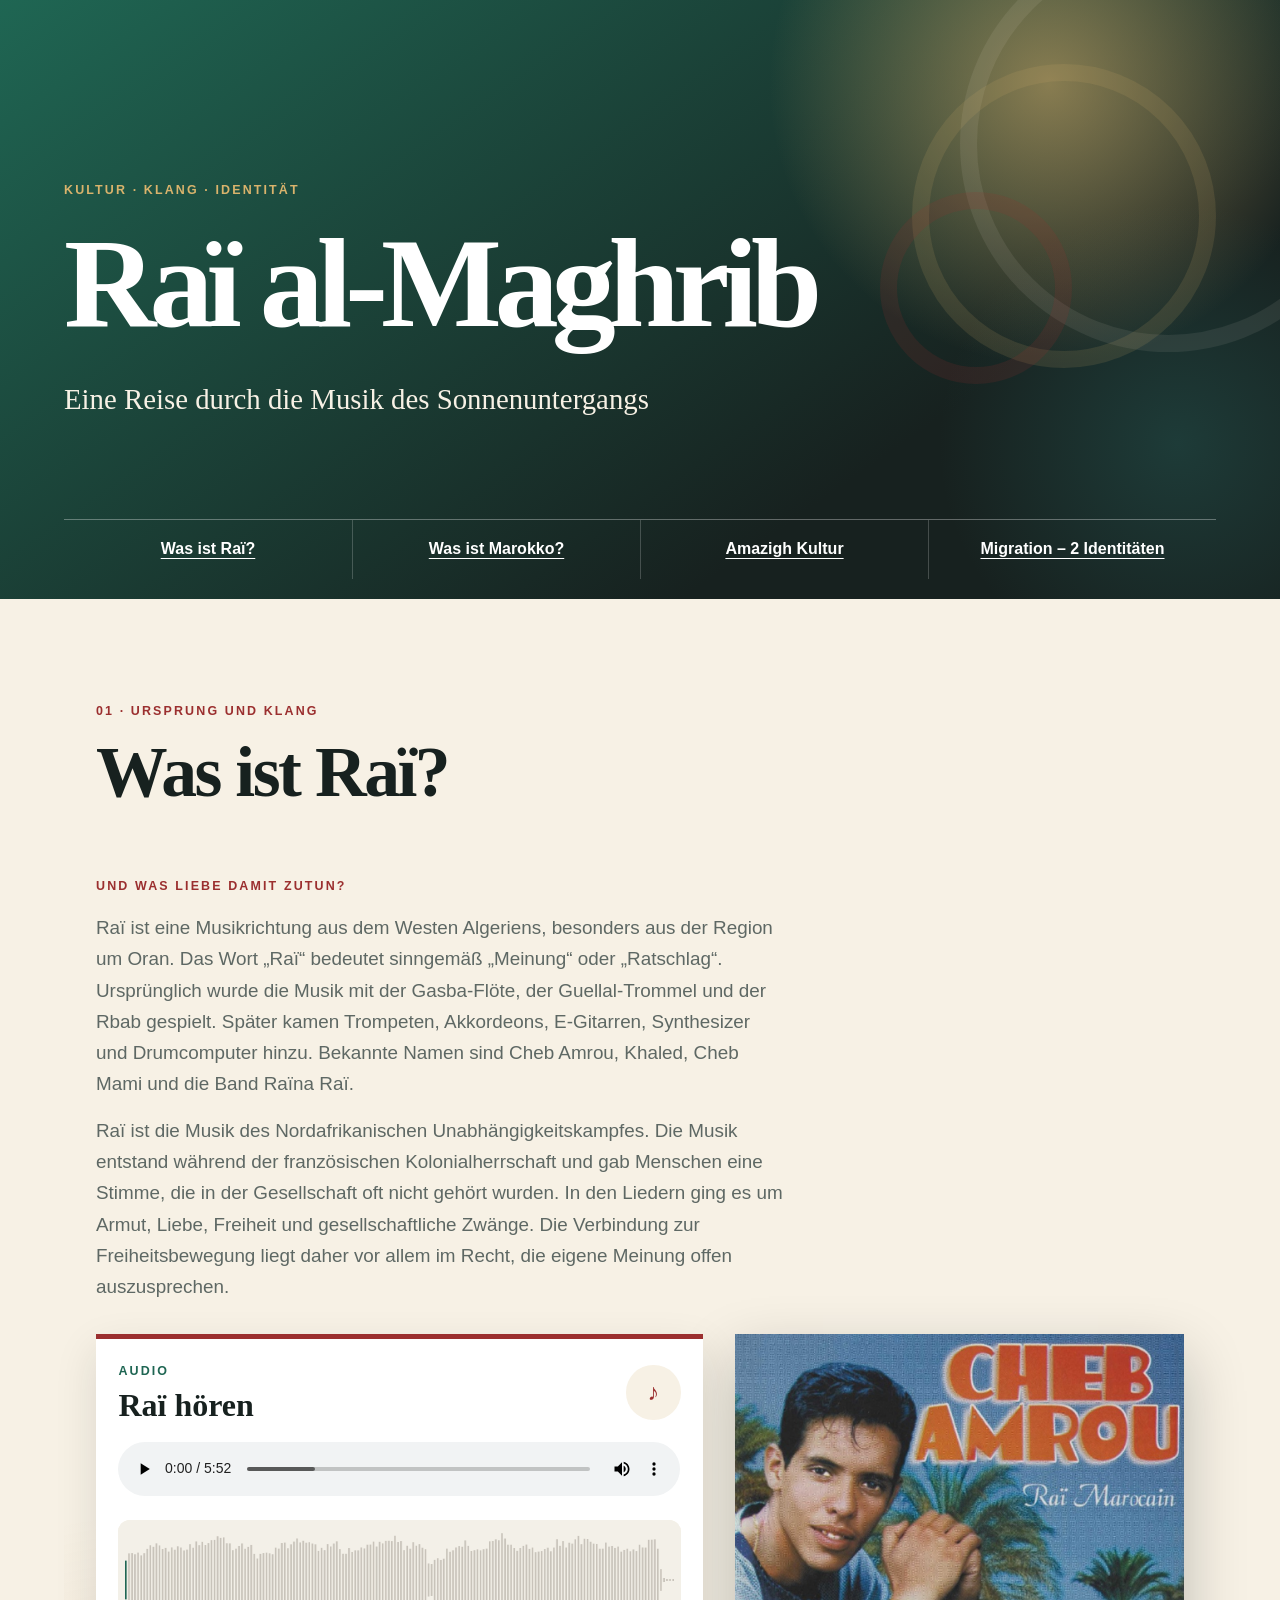
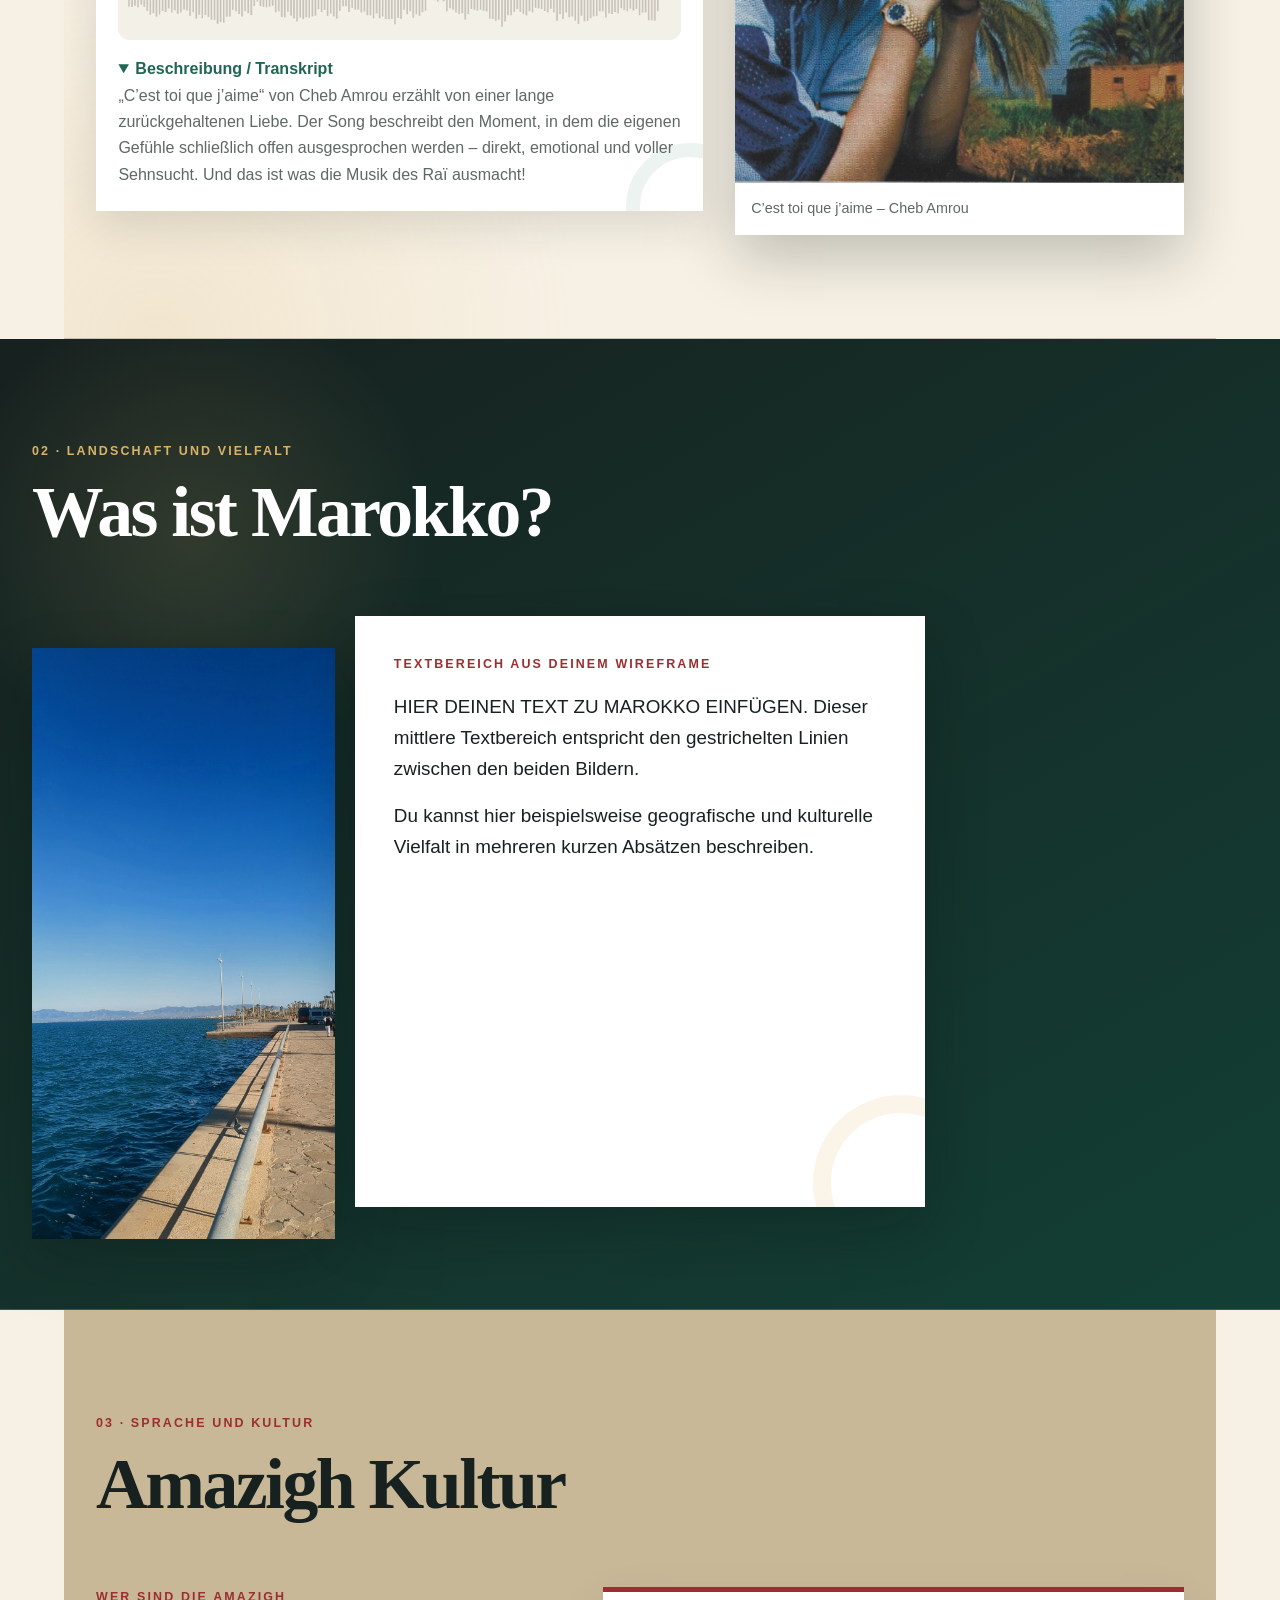
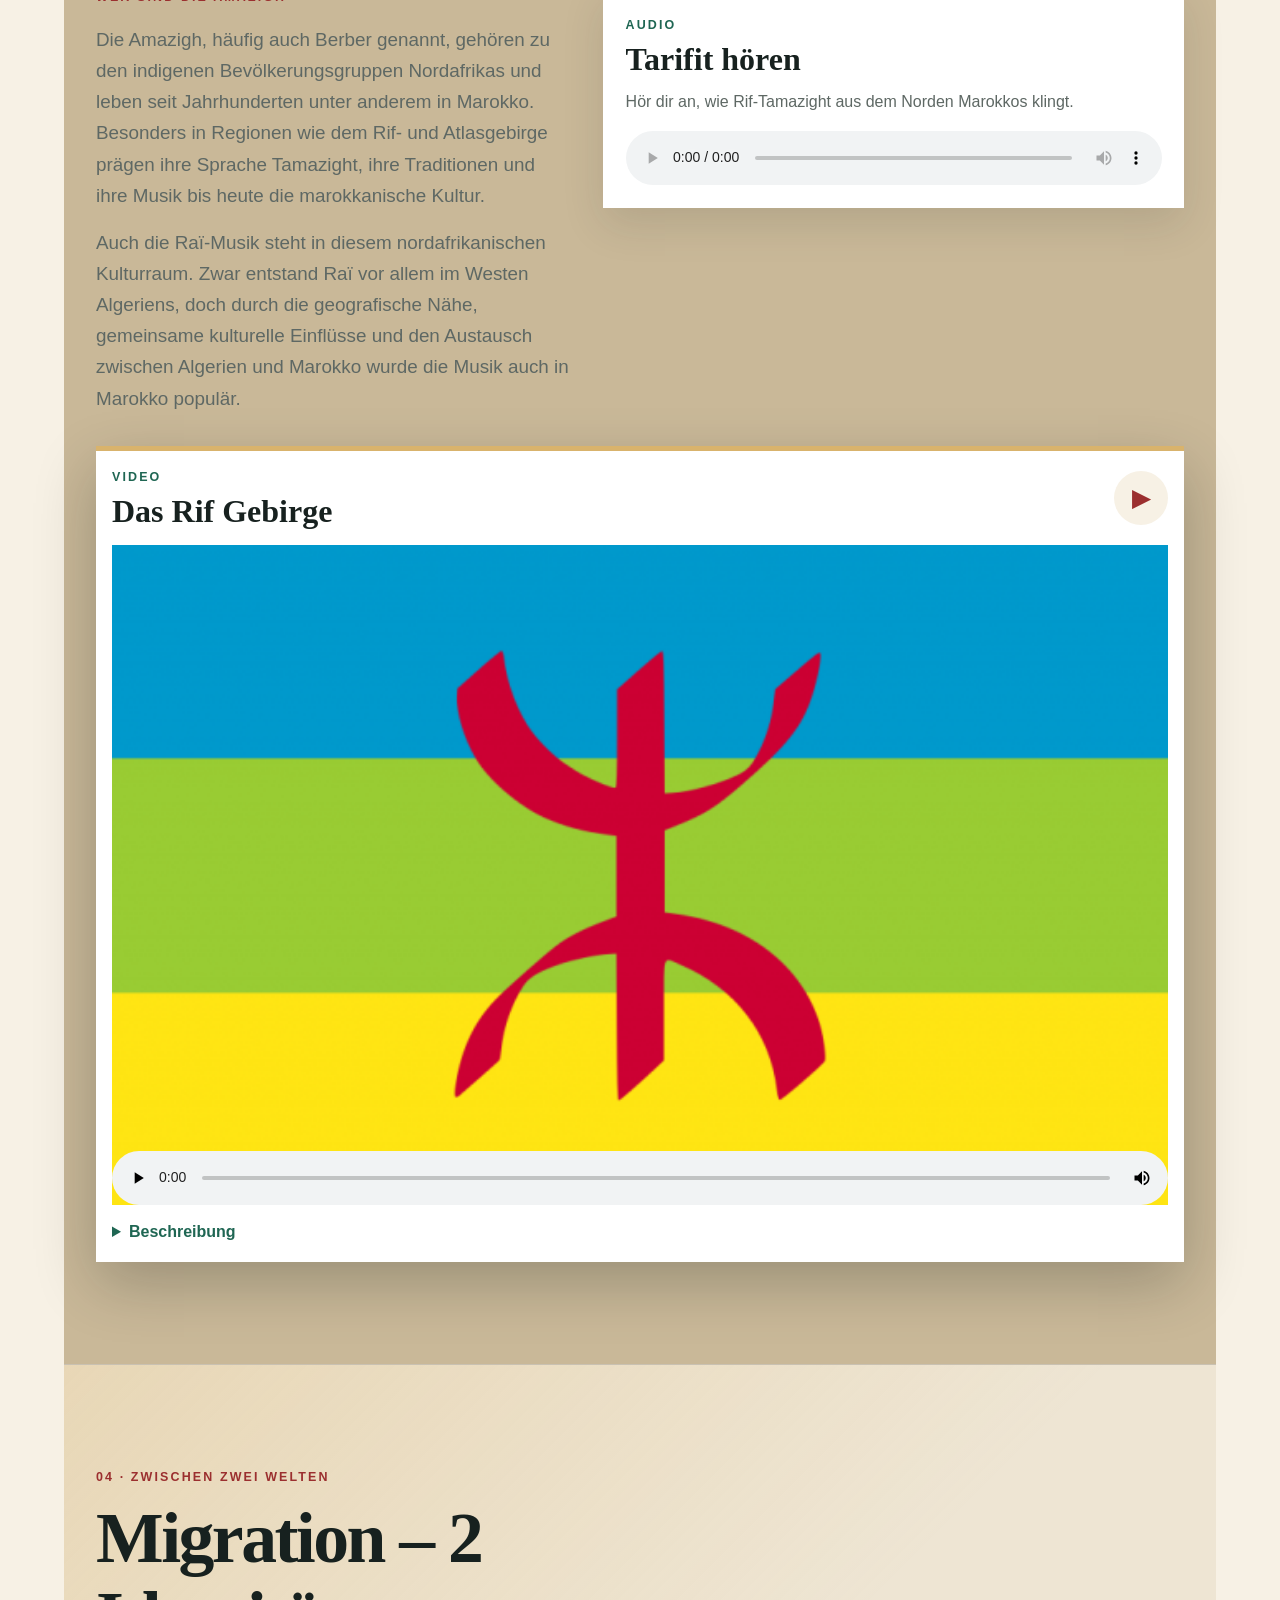
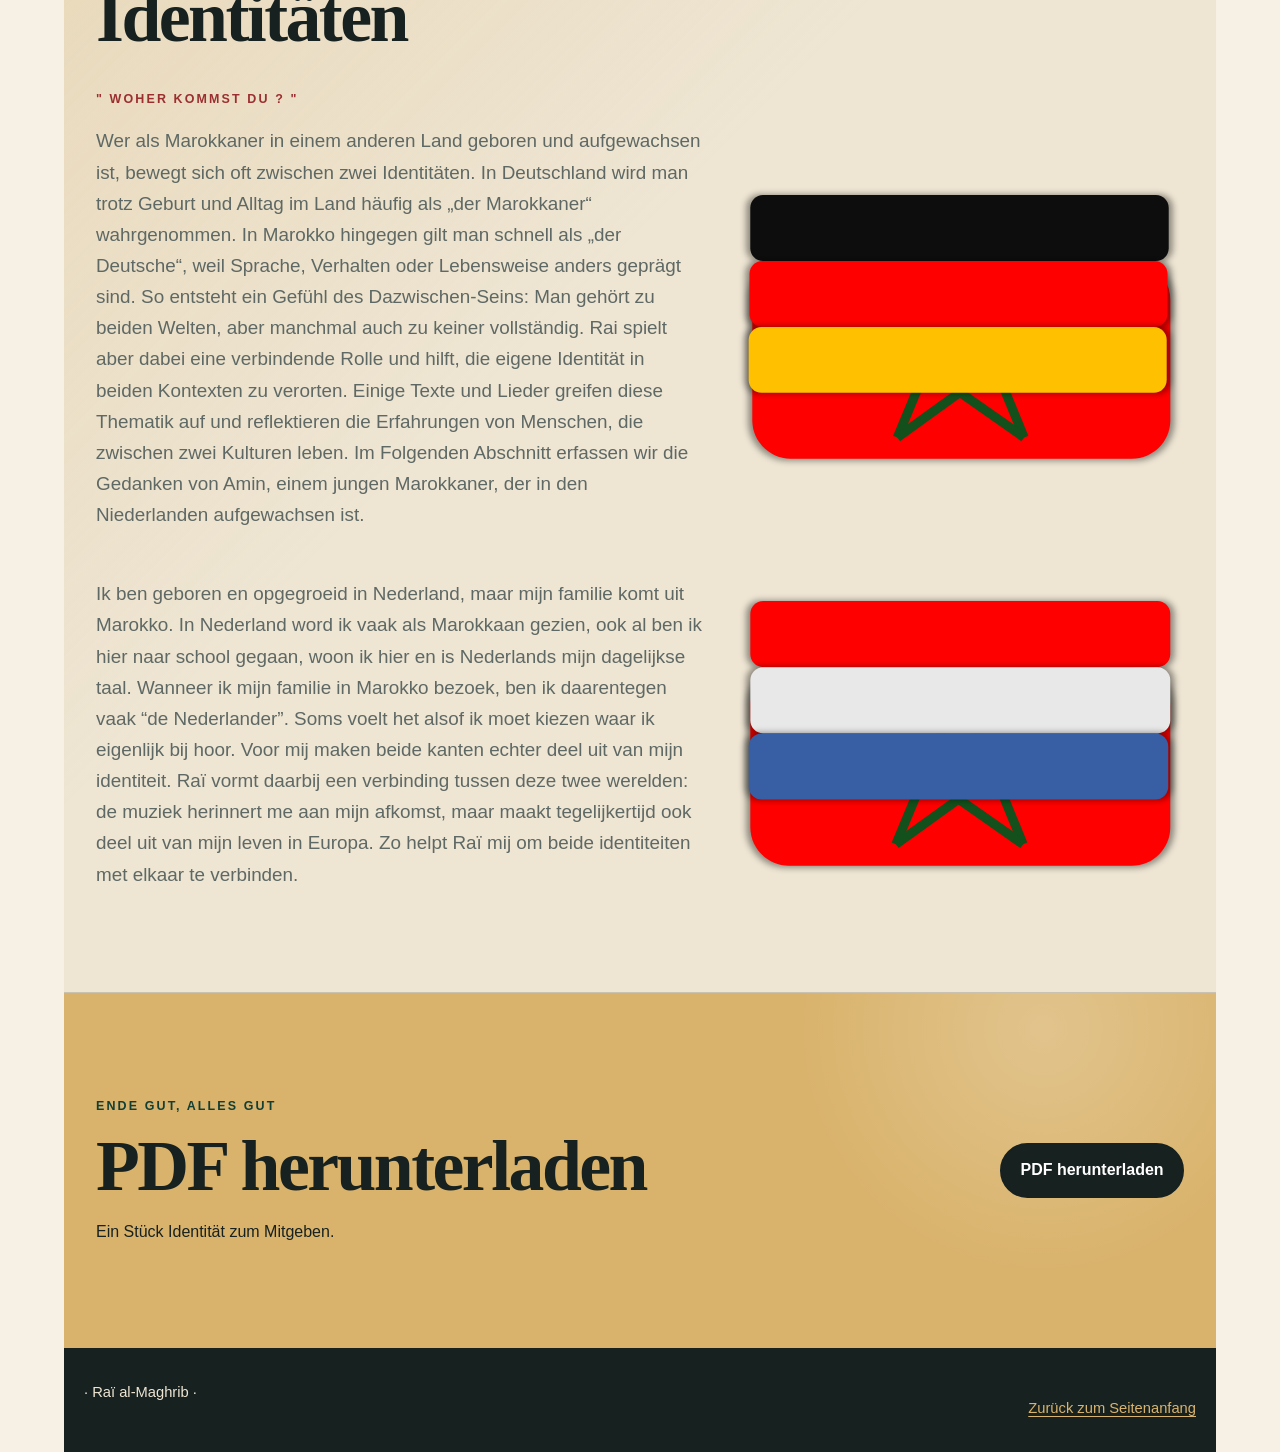
==== commit efce3669: "canvas.js überarbeitet und pdf section angepasst" ====
--- a/rai-al-maghrib-wireframe-design/index.html
+++ b/rai-al-maghrib-wireframe-design/index.html
@@ -580,7 +580,7 @@
 
 
                     <p class="placeholder-label">
-                        " Woher kommst du "
+                        " Woher kommst du ? "
                     </p>
 
                 <div class="identity-pairs">
@@ -663,7 +663,7 @@
             <div>
 
                 <p class="section-kicker">
-                    Zum Mitnehmen
+                    Ende gut, alles gut
                 </p>
 
                 <h2 id="download-title">
@@ -671,9 +671,7 @@
                 </h2>
 
                 <p>
-                    Ganz am Ende bleibt der gewünschte Bereich für dein
-                    selbst erzeugtes PDF. Tausche später einfach die
-                    Beispieldatei gegen deine finale PDF aus.
+                    Ein Stück Identität zum Mitgeben.
                 </p>
 
             </div>
@@ -698,7 +696,7 @@
     <footer class="site-footer">
 
         <p>
-            Studienprojekt Webdesign und Standards · Raï al-Maghrib
+        · Raï al-Maghrib ·
         </p>
 
         <p>
--- a/rai-al-maghrib-wireframe-design/css/print.css
+++ b/rai-al-maghrib-wireframe-design/css/print.css
@@ -35,9 +35,6 @@
     .story-card,
     .video-card,
     .editorial-panel,
-    .identity-figure {
-        box-shadow: none;
-    }
 
     a {
         color: #000000;
